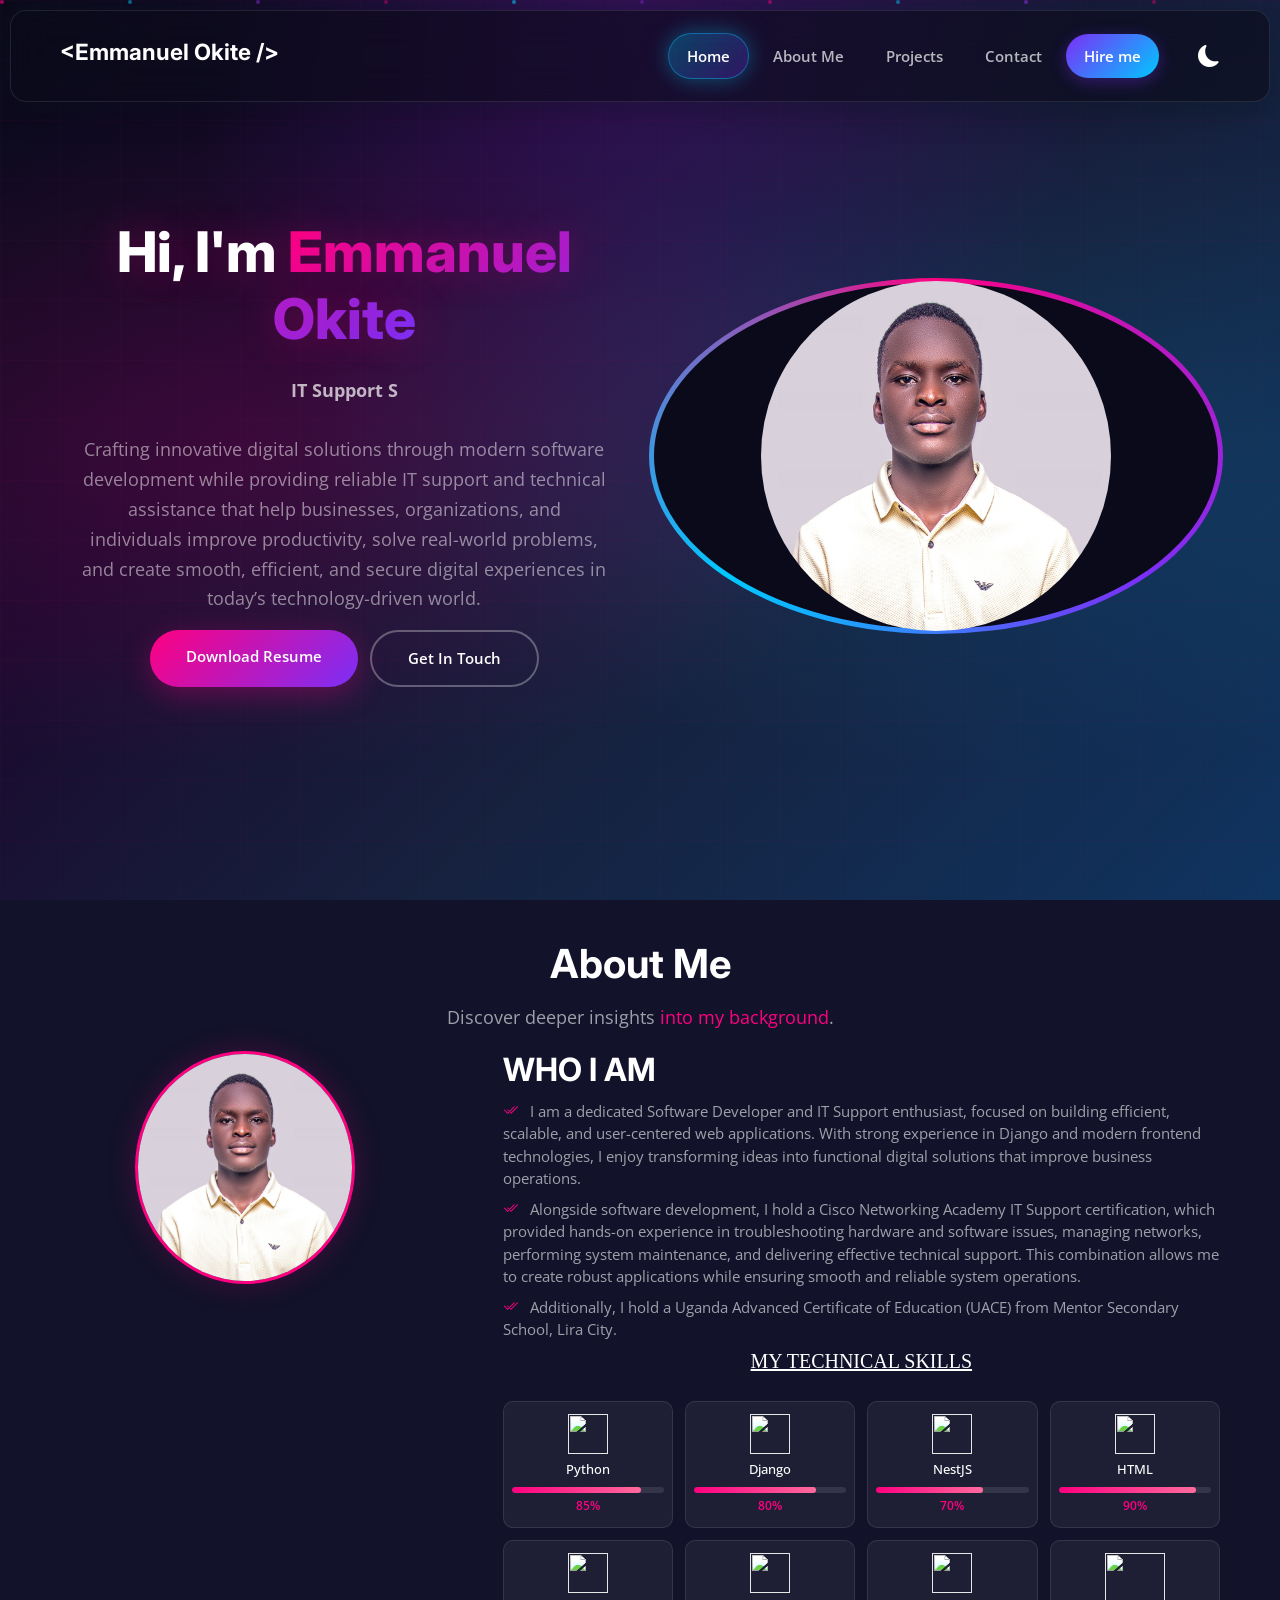
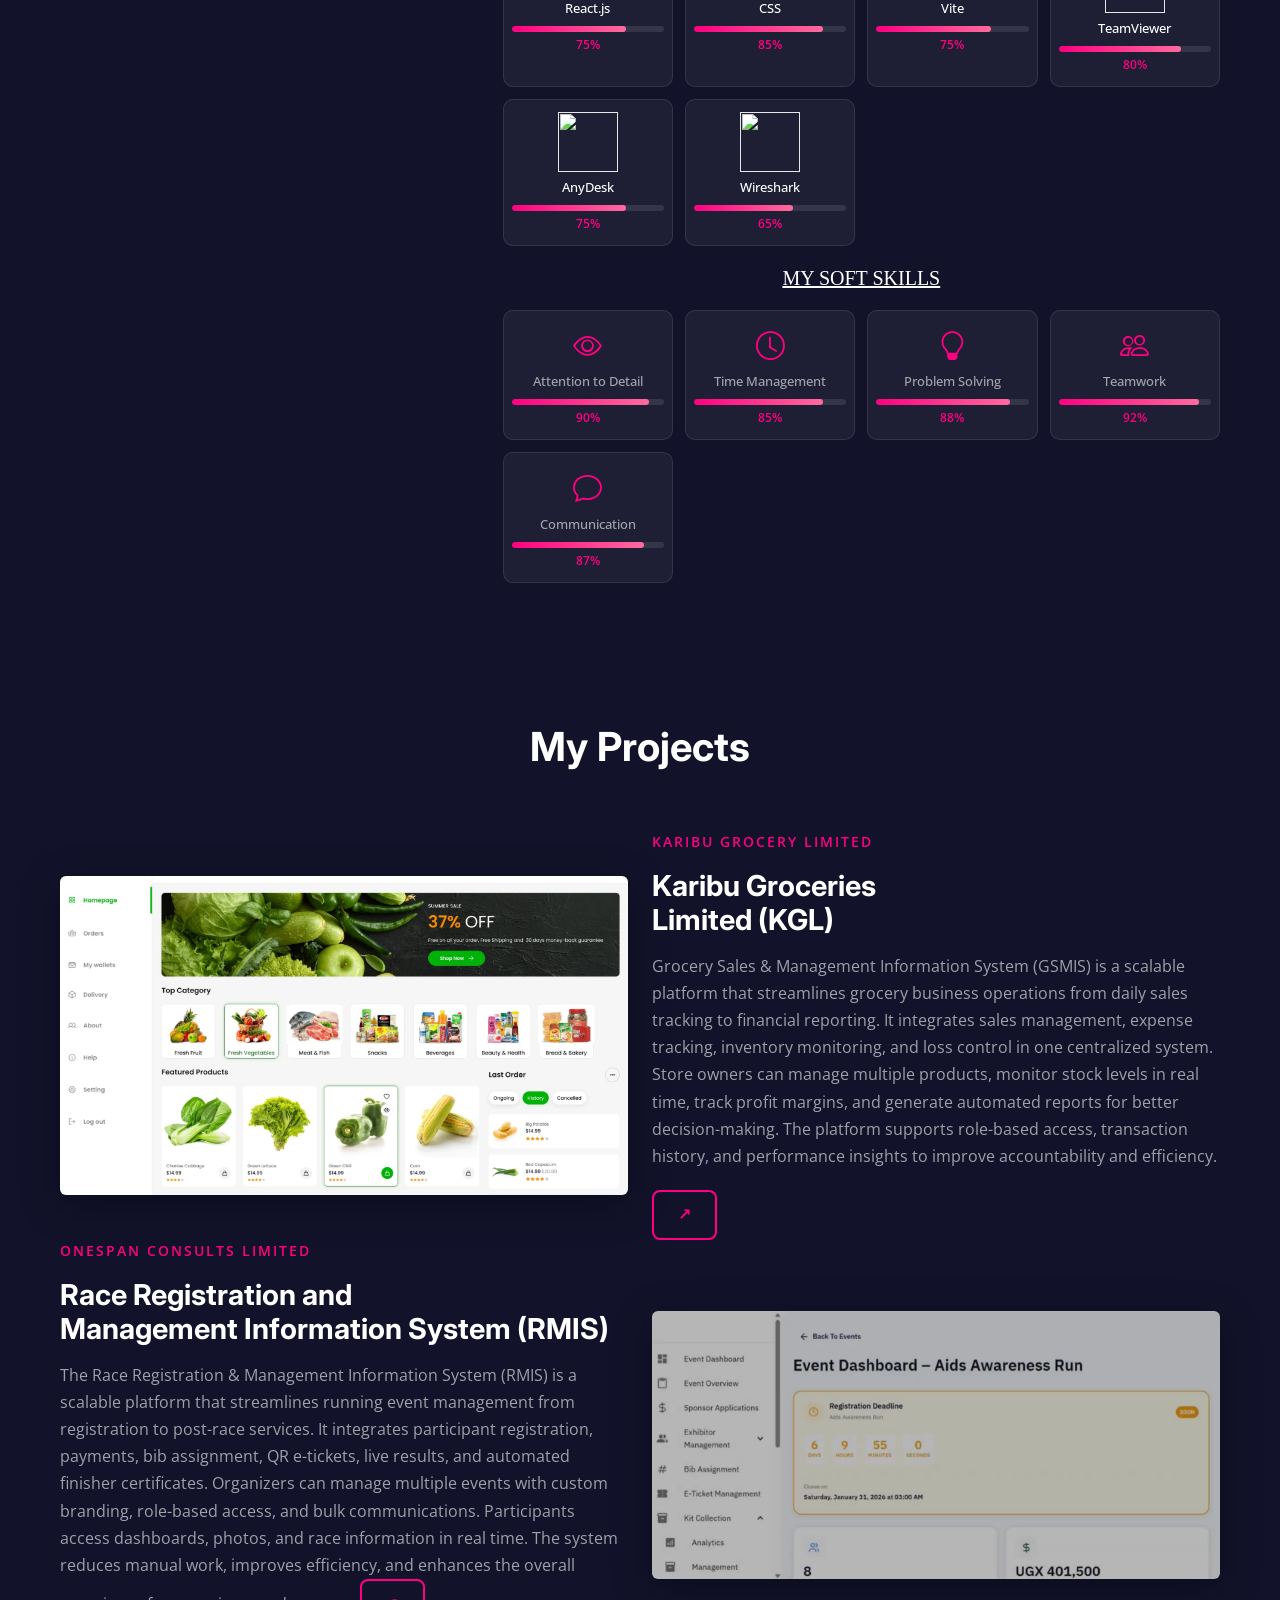
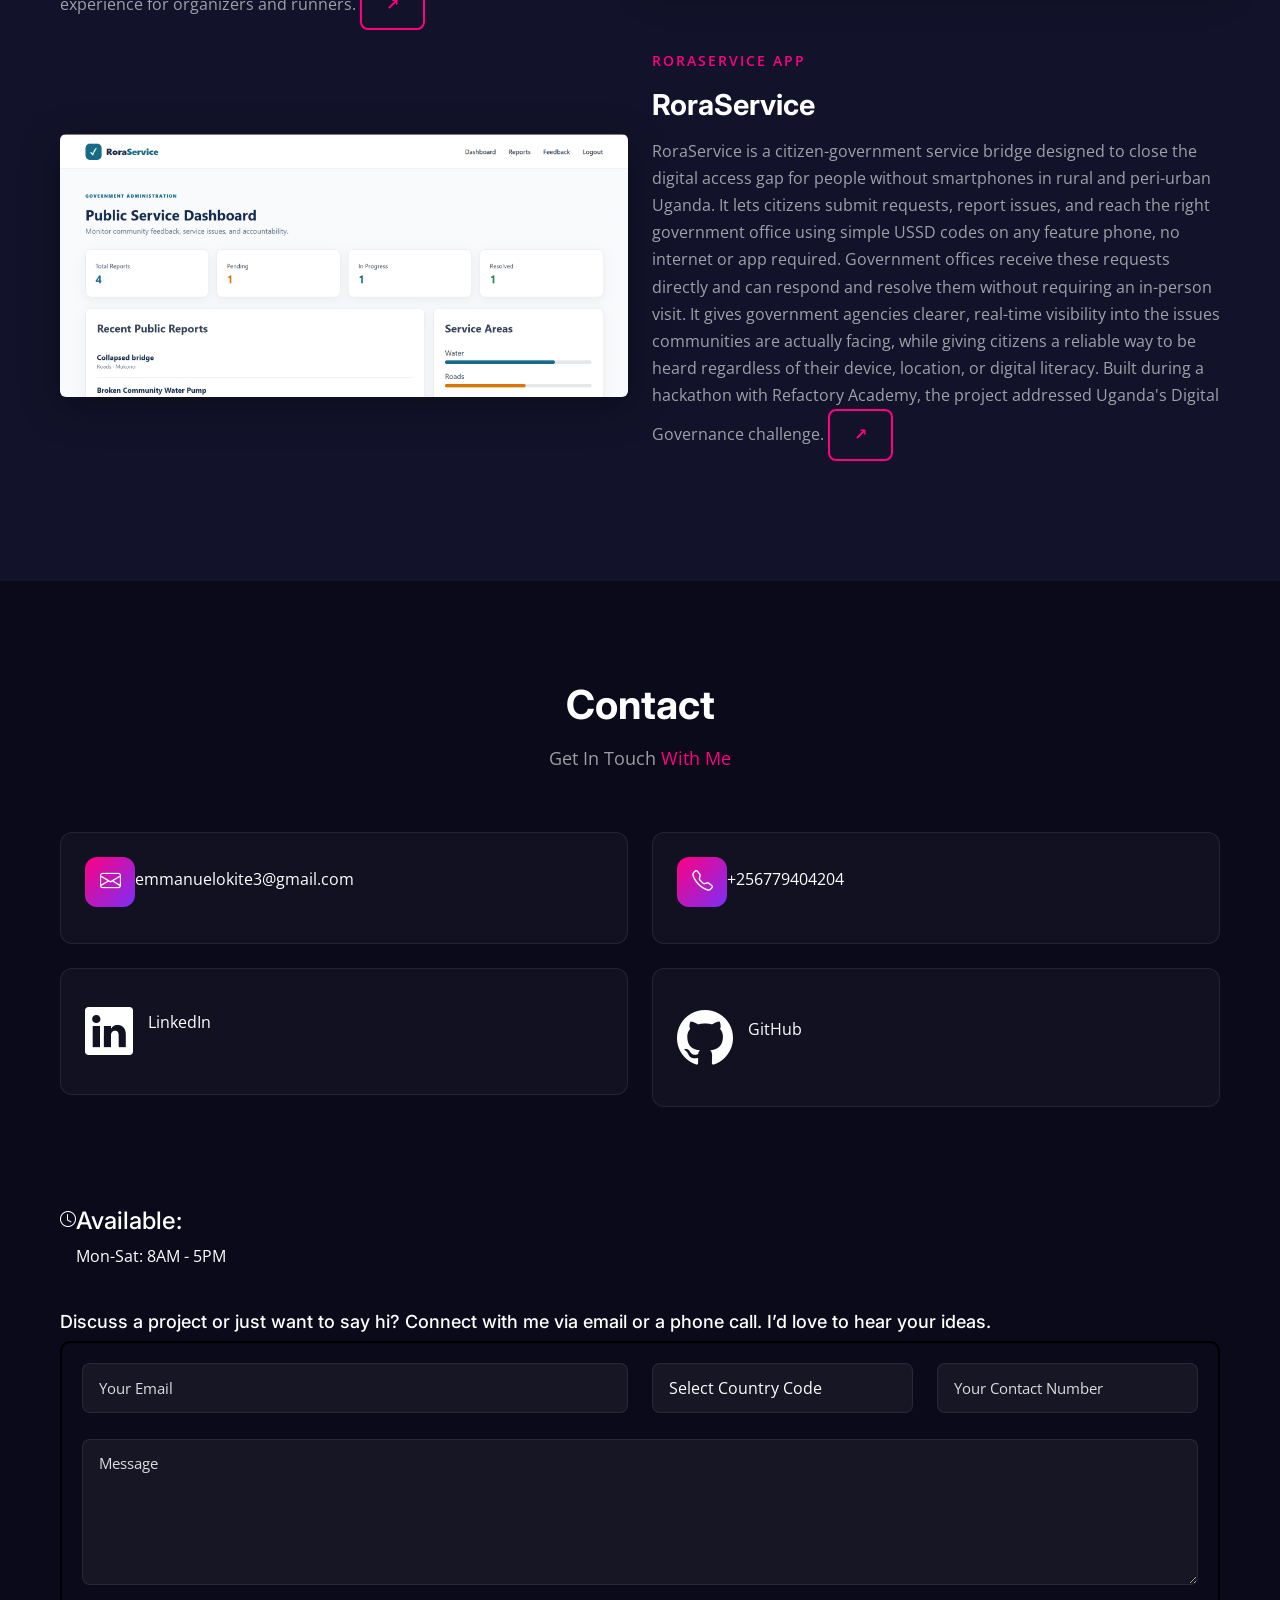
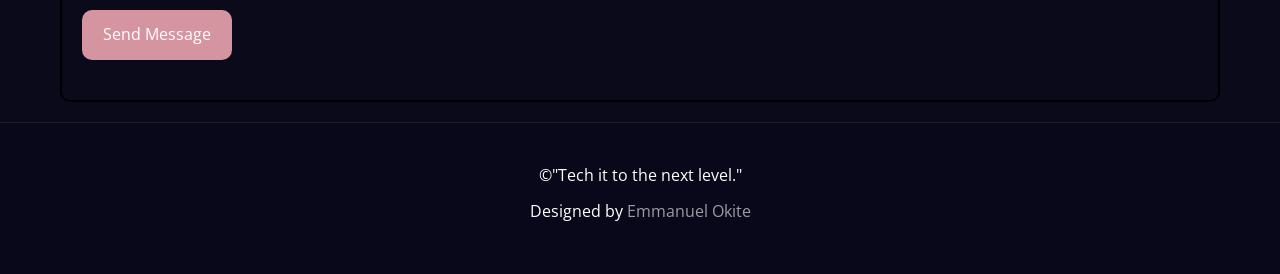
==== index.html @ 50f2b301 "edited the projects" ====
<!DOCTYPE html>
<html lang="en">

<head>
    <meta charset="utf-8">
    <meta content="width=device-width, initial-scale=1.0" name="viewport">

    <title>Emmanuel</title>
    <meta content="" name="description">
    <meta content="" name="keywords">

    <link href="https://cdn.jsdelivr.net/npm/bootstrap@5.3.3/dist/css/bootstrap.min.css" rel="stylesheet"
        integrity="sha384-QWTKZyjpPEjISv5WaRU9OFeRpok6YctnYmDr5pNlyT2bRjXh0JMhjY6hALEwIH" crossorigin="anonymous">

    <!-- Favicons -->
    <link href="./static/assets/img/favicon.png" rel="icon">
    <link href="./static/assets/img/apple-touch-icon.png" rel="apple-touch-icon">

    <!-- Google Fonts -->
    <link rel="preconnect" href="https://fonts.googleapis.com ">
    <link rel="preconnect" href="https://fonts.gstatic.com" crossorigin>
    <link
        href="https://fonts.googleapis.com/css2?family=Open+Sans:ital,wght@0,300;0,400;0,500;0,600;0,700;1,300;1,400;1,600;1,700&family=Amatic+SC:ital,wght@0,300;0,400;0,500;0,600;0,700;1,300;1,400;1,500;1,600;1,700&family=Inter:ital,wght@0,300;0,400;0,500;0,600;0,700;1,300;1,400;1,500;1,600;1,700&display=swap"
        rel="stylesheet">

    <!-- Vendor CSS Files -->
    <link href="./static/vendor/bootstrap/css/bootstrap.min.css" rel="stylesheet">
    <link href="./static/vendor/bootstrap-icons/bootstrap-icons.css" rel="stylesheet">
    <link href="./static/vendor/aos/aos.css" rel="stylesheet">
    <link href="./static/vendor/glightbox/css/glightbox.min.css" rel="stylesheet">
    <link href="./static/vendor/swiper/swiper-bundle.min.css" rel="stylesheet">

    <!-- Template Main CSS File -->
    <link href="./static/css/main.css" rel="stylesheet">

    <style>
        .myform {
            border: 2px solid pink;
            border-radius: 10px;
            display: flex;
            align-items: center;
            width: 50%;
            text-align: center;
            margin-left: 30%;
            padding: 30px;
        }

        /* ===== DARK MODE STYLES ===== */
        body.dark-mode {
            background-color: #121212;
            color: #ffffff;
        }

        body.dark-mode .header,
        body.dark-mode .section-bg,
        body.dark-mode .about,
        body.dark-mode .contact,
        body.dark-mode .why-us,
        body.dark-mode footer {
            background-color: #1e1e1e !important;
        }

        body.dark-mode .icon-box {
            background-color: #2a2a2a;
        }

        body.dark-mode .form-control {
            background-color: #2a2a2a;
            color: white;
            border-color: #444;
        }

        body.dark-mode a {
            color: #ffb6c1;
        }

        .theme-toggle {
            cursor: pointer;
            font-size: 22px;
            margin-left: 15px;
        }

        /* Skills Section */
.skills-section {
  padding: 20px 0px;
  background: transparent;
  color: #fff;
  text-align: center;
}

.skills-section h2 {
  font-size: 2.2rem;
  margin-bottom: 30px;
}

/* Grid Layout - 4 columns on desktop, responsive */
.skills-grid{
  display:grid;
  grid-template-columns:repeat(auto-fit,minmax(140px,1fr));
  gap:12px;
}

.soft-skills-grid{
  display:grid;
  grid-template-columns:repeat(auto-fit,minmax(140px,1fr));
  gap:12px;
  margin-top:20px;
}

/* Skill Cards */
.skill-card{
  padding:12px 8px;
  background: rgba(255,255,255,0.05);
  border: 1px solid rgba(255,255,255,0.1);
  border-radius: 10px;
  text-align: center;
  transition: all 0.3s ease;
  display: flex;
  flex-direction: column;
  align-items: center;
  height: 100%;
}

/* .typed-role - make it bold */
.typed-role {
  font-size: clamp(1rem, 2vw, 1.3rem);
  color: rgba(255, 255, 255, 0.9);
  line-height: 1.5;
  margin-bottom: 20px;
  max-width: 600px;
  margin-left: auto;
  margin-right: auto;
  font-weight: 700;
}

.soft-skill-card{
  padding:12px 8px;
  background: rgba(255,255,255,0.05);
  border: 1px solid rgba(255,255,255,0.1);
  border-radius: 10px;
  text-align: center;
  transition: all 0.3s ease;
  display: flex;
  flex-direction: column;
  align-items: center;
  height: 100%;
}

/* Icon */
.skill-card img {
  width: 40px;
  height: 40px;
  margin-bottom: 6px;
  filter: brightness(1.2);
}

.soft-skill-card i {
  font-size: 1.8rem;
  margin-bottom: 6px;
  color: #ff0080;
}

/* Text */
.skill-card p,
.soft-skill-card p {
  font-size: 0.8rem;
  font-weight: 500;
  margin-bottom: 6px;
}

/* Progress Bar */
.skill-progress {
  width: 100%;
  height: 6px;
  background: rgba(255,255,255,0.1);
  border-radius: 10px;
  overflow: hidden;
  margin-bottom: 4px;
}

.skill-bar {
  height: 100%;
  background: linear-gradient(90deg, #ff0080, #ff6b9d);
  border-radius: 10px;
  transition: width 1s ease-in-out;
}

.skill-percentage {
  font-size: 0.75rem;
  font-weight: 600;
  color: #ff0080;
}

/* Hover Effect */
.skill-card:hover,
.soft-skill-card:hover {
  transform: translateY(-4px);
  box-shadow: 0 8px 20px rgba(255, 0, 128, 0.3);
  border-color: #ff0080;
}

/* Active Card */
.skill-card.active {
  border: 2px solid #ff0080;
  box-shadow: 0 0 20px rgba(255, 0, 128, 0.6);
}

/* Responsive */
@media (max-width: 768px) {
  .skills-grid {
    grid-template-columns: repeat(2, 1fr);
  }
  .soft-skills-grid {
    grid-template-columns: repeat(2, 1fr);
  }
}

@media (max-width: 480px) {
  .skills-grid {
    grid-template-columns: 1fr;
  }
  .soft-skills-grid {
    grid-template-columns: 1fr;
  }
}

/* ====== HERO SECTION - PROFESSIONAL REDESIGN ====== */
.hero-section {
  position: relative;
  min-height: 100vh;
  display: flex;
  align-items: center;
  overflow: hidden;
  background: linear-gradient(135deg, #0a0a1a 0%, #1a0a2e 30%, #16213e 60%, #0f3460 100%);
}

.hero-section::before {
  content: '';
  position: absolute;
  inset: 0;
  background: radial-gradient(ellipse at 20% 50%, rgba(255, 0, 128, 0.15) 0%, transparent 50%),
              radial-gradient(ellipse at 80% 50%, rgba(0, 200, 255, 0.1) 0%, transparent 50%),
              radial-gradient(ellipse at 50% 0%, rgba(138, 43, 226, 0.2) 0%, transparent 50%);
  z-index: 0;
}

/* Animated border glow around image */
.hero-image-wrapper {
  position: relative;
  z-index: 2;
}

.hero-image-wrapper::before {
  content: '';
  position: absolute;
  inset: -3px;
  border-radius: 50%;
  background: conic-gradient(from 0deg, #ff0080, #7b2ff7, #00c8ff, #ff0080);
  animation: rotate-border 4s linear infinite;
  z-index: -1;
}

.hero-image-wrapper::after {
  content: '';
  position: absolute;
  inset: 2px;
  border-radius: 50%;
  background: #0a0a1a;
  z-index: -1;
}

@keyframes rotate-border {
  0% { transform: rotate(0deg); }
  100% { transform: rotate(360deg); }
}

/* Floating particles */
.hero-particles {
  position: absolute;
  inset: 0;
  z-index: 1;
  overflow: hidden;
  pointer-events: none;
}

.particle {
  position: absolute;
  width: 4px;
  height: 4px;
  background: rgba(255, 0, 128, 0.6);
  border-radius: 50%;
  animation: float-particle linear infinite;
}

.particle:nth-child(2) { left: 10%; animation-duration: 8s; animation-delay: 1s; background: rgba(0, 200, 255, 0.5); }
.particle:nth-child(3) { left: 20%; animation-duration: 10s; animation-delay: 2s; background: rgba(138, 43, 226, 0.5); }
.particle:nth-child(4) { left: 30%; animation-duration: 7s; animation-delay: 0.5s; background: rgba(255, 0, 128, 0.4); }
.particle:nth-child(5) { left: 40%; animation-duration: 9s; animation-delay: 3s; background: rgba(0, 200, 255, 0.6); }
.particle:nth-child(6) { left: 50%; animation-duration: 11s; animation-delay: 1.5s; background: rgba(138, 43, 226, 0.4); }
.particle:nth-child(7) { left: 60%; animation-duration: 8s; animation-delay: 2.5s; background: rgba(255, 0, 128, 0.5); }
.particle:nth-child(8) { left: 70%; animation-duration: 10s; animation-delay: 0.8s; background: rgba(0, 200, 255, 0.5); }
.particle:nth-child(9) { left: 80%; animation-duration: 7s; animation-delay: 3.5s; background: rgba(138, 43, 226, 0.6); }
.particle:nth-child(10) { left: 90%; animation-duration: 9s; animation-delay: 1.2s; background: rgba(255, 0, 128, 0.4); }

@keyframes float-particle {
  0% { transform: translateY(100vh) scale(0); opacity: 0; }
  10% { opacity: 1; }
  90% { opacity: 1; }
  100% { transform: translateY(-10vh) scale(1); opacity: 0; }
}

/* Hero content */
.hero-content {
  position: relative;
  z-index: 2;
  text-align: center;
}

.hero-content h2 {
  font-size: clamp(2rem, 5vw, 3.5rem);
  font-weight: 800;
  color: #fff;
  line-height: 1.2;
  margin-bottom: 20px;
  text-shadow: 0 0 40px rgba(255, 0, 128, 0.3);
}

.hero-content h2 .gradient-text {
  background: linear-gradient(135deg, #ff0080, #7b2ff7, #00c8ff);
  -webkit-background-clip: text;
  -webkit-text-fill-color: transparent;
  background-clip: text;
  animation: shimmer 3s ease-in-out infinite;
  background-size: 200% auto;
}

@keyframes shimmer {
  0%, 100% { background-position: 0% center; }
  50% { background-position: 200% center; }
}

.hero-content p {
  font-size: clamp(0.95rem, 2vw, 1.15rem);
  color: rgba(255, 255, 255, 0.7);
  line-height: 1.7;
  margin-bottom: 30px;
  max-width: 600px;
  margin-left: auto;
  margin-right: auto;
}

.hero-image {
  width: clamp(200px, 30vw, 350px);
  height: clamp(200px, 30vw, 350px);
  object-fit: cover;
  border-radius: 50%;
  position: relative;
  z-index: 2;
  animation: float-image 6s ease-in-out infinite;
}

@keyframes float-image {
  0%, 100% { transform: translateY(0); }
  50% { transform: translateY(-15px); }
}

/* Animated badges */
.hero-badge {
  display: inline-block;
  padding: 8px 20px;
  background: rgba(255, 0, 128, 0.15);
  border: 1px solid rgba(255, 0, 128, 0.3);
  border-radius: 50px;
  color: #ff0080;
  font-size: 0.85rem;
  font-weight: 600;
  letter-spacing: 1px;
  text-transform: uppercase;
  margin-bottom: 20px;
  animation: pulse-glow 2s ease-in-out infinite;
}

@keyframes pulse-glow {
  0%, 100% { box-shadow: 0 0 10px rgba(255, 0, 128, 0.2); }
  50% { box-shadow: 0 0 25px rgba(255, 0, 128, 0.4); }
}

/* CTA Buttons */
.hero-btn {
  display: inline-block;
  padding: 14px 36px;
  border-radius: 50px;
  font-weight: 600;
  font-size: 0.95rem;
  text-decoration: none;
  transition: all 0.3s ease;
  margin: 6px;
  cursor: pointer;
  border: none;
}

.hero-btn-primary {
  background: linear-gradient(135deg, #ff0080, #7b2ff7);
  color: #fff;
  box-shadow: 0 8px 30px rgba(255, 0, 128, 0.3);
}

.hero-btn-primary:hover {
  transform: translateY(-3px);
  box-shadow: 0 12px 40px rgba(255, 0, 128, 0.5);
  color: #fff;
}

.hero-btn-outline {
  background: transparent;
  color: #fff;
  border: 2px solid rgba(255, 255, 255, 0.3);
}

.hero-btn-outline:hover {
  border-color: #ff0080;
  color: #ff0080;
  transform: translateY(-3px);
}

/* Grid lines background */
.hero-grid-bg {
  position: absolute;
  inset: 0;
  z-index: 0;
  background-image: 
    linear-gradient(rgba(255, 0, 128, 0.03) 1px, transparent 1px),
    linear-gradient(90deg, rgba(255, 0, 128, 0.03) 1px, transparent 1px);
  background-size: 60px 60px;
  animation: grid-move 20s linear infinite;
}

@keyframes grid-move {
  0% { transform: translate(0, 0); }
  100% { transform: translate(60px, 60px); }
}

/* Responsive */
@media (max-width: 768px) {
  .hero-section {
    min-height: 90vh;
  }
  .hero-content {
    padding: 0 20px;
  }
  .hero-content p {
    margin-left: 0;
    margin-right: 0;
  }
}

.skills-section h2 {
  font-size: 2.2rem;
  margin-bottom: 30px;
}

/* Grid Layout - 4 columns on desktop, responsive */
.skills-grid{
  display:grid;
  grid-template-columns:repeat(auto-fit,minmax(140px,1fr));
  gap:12px;
}

.soft-skills-grid{
  display:grid;
  grid-template-columns:repeat(auto-fit,minmax(140px,1fr));
  gap:12px;
  margin-top:20px;
}

/* Skill Cards */
.skill-card{
  padding:12px 8px;
  background: rgba(255,255,255,0.05);
  border: 1px solid rgba(255,255,255,0.1);
  border-radius: 10px;
  text-align: center;
  transition: all 0.3s ease;
  display: flex;
  flex-direction: column;
  align-items: center;
  height: 100%;
}

.soft-skill-card{
  padding:12px 8px;
  background: rgba(255,255,255,0.05);
  border: 1px solid rgba(255,255,255,0.1);
  border-radius: 10px;
  text-align: center;
  transition: all 0.3s ease;
  display: flex;
  flex-direction: column;
  align-items: center;
  height: 100%;
}

/* Icon */
.skill-card img {
  width: 40px;
  height: 40px;
  margin-bottom: 6px;
  filter: brightness(1.2);
}

.soft-skill-card i {
  font-size: 1.8rem;
  margin-bottom: 6px;
  color: #ff0080;
}

/* Text */
.skill-card p,
.soft-skill-card p {
  font-size: 0.8rem;
  font-weight: 500;
  margin-bottom: 6px;
}

/* Progress Bar */
.skill-progress {
  width: 100%;
  height: 6px;
  background: rgba(255,255,255,0.1);
  border-radius: 10px;
  overflow: hidden;
  margin-bottom: 4px;
}

.skill-bar {
  height: 100%;
  background: linear-gradient(90deg, #ff0080, #ff6b9d);
  border-radius: 10px;
  transition: width 1s ease-in-out;
}

.skill-percentage {
  font-size: 0.75rem;
  font-weight: 600;
  color: #ff0080;
}

/* Hover Effect */
.skill-card:hover,
.soft-skill-card:hover {
  transform: translateY(-4px);
  box-shadow: 0 8px 20px rgba(255, 0, 128, 0.3);
  border-color: #ff0080;
}

/* Active Card */
.skill-card.active {
  border: 2px solid #ff0080;
  box-shadow: 0 0 20px rgba(255, 0, 128, 0.6);
}

/* Responsive */
@media (max-width: 768px) {
  .skills-grid {
    grid-template-columns: repeat(2, 1fr);
  }
  .soft-skills-grid {
    grid-template-columns: repeat(2, 1fr);
  }
}

@media (max-width: 480px) {
  .skills-grid {
    grid-template-columns: 1fr;
  }
  .soft-skills-grid {
    grid-template-columns: 1fr;
  }
}

/* ====== HERO SECTION - PROFESSIONAL REDESIGN ====== */
.hero-section {
  position: relative;
  min-height: 100vh;
  display: flex;
  align-items: center;
  overflow: hidden;
  background: linear-gradient(135deg, #0a0a1a 0%, #1a0a2e 30%, #16213e 60%, #0f3460 100%);
}

.hero-section::before {
  content: '';
  position: absolute;
  inset: 0;
  background: radial-gradient(ellipse at 20% 50%, rgba(255, 0, 128, 0.15) 0%, transparent 50%),
              radial-gradient(ellipse at 80% 50%, rgba(0, 200, 255, 0.1) 0%, transparent 50%),
              radial-gradient(ellipse at 50% 0%, rgba(138, 43, 226, 0.2) 0%, transparent 50%);
  z-index: 0;
}

/* Animated border glow around image */
.hero-image-wrapper {
  position: relative;
  z-index: 2;
}

.hero-image-wrapper::before {
  content: '';
  position: absolute;
  inset: -3px;
  border-radius: 50%;
  background: conic-gradient(from 0deg, #ff0080, #7b2ff7, #00c8ff, #ff0080);
  animation: rotate-border 4s linear infinite;
  z-index: -1;
}

.hero-image-wrapper::after {
  content: '';
  position: absolute;
  inset: 2px;
  border-radius: 50%;
  background: #0a0a1a;
  z-index: -1;
}

@keyframes rotate-border {
  0% { transform: rotate(0deg); }
  100% { transform: rotate(360deg); }
}

/* Floating particles */
.hero-particles {
  position: absolute;
  inset: 0;
  z-index: 1;
  overflow: hidden;
  pointer-events: none;
}

.particle {
  position: absolute;
  width: 4px;
  height: 4px;
  background: rgba(255, 0, 128, 0.6);
  border-radius: 50%;
  animation: float-particle linear infinite;
}

.particle:nth-child(2) { left: 10%; animation-duration: 8s; animation-delay: 1s; background: rgba(0, 200, 255, 0.5); }
.particle:nth-child(3) { left: 20%; animation-duration: 10s; animation-delay: 2s; background: rgba(138, 43, 226, 0.5); }
.particle:nth-child(4) { left: 30%; animation-duration: 7s; animation-delay: 0.5s; background: rgba(255, 0, 128, 0.4); }
.particle:nth-child(5) { left: 40%; animation-duration: 9s; animation-delay: 3s; background: rgba(0, 200, 255, 0.6); }
.particle:nth-child(6) { left: 50%; animation-duration: 11s; animation-delay: 1.5s; background: rgba(138, 43, 226, 0.4); }
.particle:nth-child(7) { left: 60%; animation-duration: 8s; animation-delay: 2.5s; background: rgba(255, 0, 128, 0.5); }
.particle:nth-child(8) { left: 70%; animation-duration: 10s; animation-delay: 0.8s; background: rgba(0, 200, 255, 0.5); }
.particle:nth-child(9) { left: 80%; animation-duration: 7s; animation-delay: 3.5s; background: rgba(138, 43, 226, 0.6); }
.particle:nth-child(10) { left: 90%; animation-duration: 9s; animation-delay: 1.2s; background: rgba(255, 0, 128, 0.4); }

@keyframes float-particle {
  0% { transform: translateY(100vh) scale(0); opacity: 0; }
  10% { opacity: 1; }
  90% { opacity: 1; }
  100% { transform: translateY(-10vh) scale(1); opacity: 0; }
}

/* Hero content */
.hero-content {
  position: relative;
  z-index: 2;
  text-align: center;
}

.hero-content h2 {
  font-size: clamp(2rem, 5vw, 3.5rem);
  font-weight: 800;
  color: #fff;
  line-height: 1.2;
  margin-bottom: 20px;
  text-shadow: 0 0 40px rgba(255, 0, 128, 0.3);
}

.hero-content h2 .gradient-text {
  background: linear-gradient(135deg, #ff0080, #7b2ff7, #00c8ff);
  -webkit-background-clip: text;
  -webkit-text-fill-color: transparent;
  background-clip: text;
  animation: shimmer 3s ease-in-out infinite;
  background-size: 200% auto;
}

@keyframes shimmer {
  0%, 100% { background-position: 0% center; }
  50% { background-position: 200% center; }
}

.hero-content p {
  font-size: clamp(0.95rem, 2vw, 1.15rem);
  color: rgba(255, 255, 255, 0.7);
  line-height: 1.7;
  margin-bottom: 30px;
  max-width: 600px;
  margin-left: auto;
  margin-right: auto;
}

.hero-image {
  width: clamp(200px, 30vw, 350px);
  height: clamp(200px, 30vw, 350px);
  object-fit: cover;
  border-radius: 50%;
  position: relative;
  z-index: 2;
  animation: float-image 6s ease-in-out infinite;
}

@keyframes float-image {
  0%, 100% { transform: translateY(0); }
  50% { transform: translateY(-15px); }
}

/* Animated badges */
.hero-badge {
  display: inline-block;
  padding: 8px 20px;
  background: rgba(255, 0, 128, 0.15);
  border: 1px solid rgba(255, 0, 128, 0.3);
  border-radius: 50px;
  color: #ff0080;
  font-size: 0.85rem;
  font-weight: 600;
  letter-spacing: 1px;
  text-transform: uppercase;
  margin-bottom: 20px;
  animation: pulse-glow 2s ease-in-out infinite;
}

@keyframes pulse-glow {
  0%, 100% { box-shadow: 0 0 10px rgba(255, 0, 128, 0.2); }
  50% { box-shadow: 0 0 25px rgba(255, 0, 128, 0.4); }
}

/* CTA Buttons */
.hero-btn {
  display: inline-block;
  padding: 14px 36px;
  border-radius: 50px;
  font-weight: 600;
  font-size: 0.95rem;
  text-decoration: none;
  transition: all 0.3s ease;
  margin: 6px;
  cursor: pointer;
  border: none;
}

.hero-btn-primary {
  background: linear-gradient(135deg, #ff0080, #7b2ff7);
  color: #fff;
  box-shadow: 0 8px 30px rgba(255, 0, 128, 0.3);
}

.hero-btn-primary:hover {
  transform: translateY(-3px);
  box-shadow: 0 12px 40px rgba(255, 0, 128, 0.5);
  color: #fff;
}

.hero-btn-outline {
  background: transparent;
  color: #fff;
  border: 2px solid rgba(255, 255, 255, 0.3);
}

.hero-btn-outline:hover {
  border-color: #ff0080;
  color: #ff0080;
  transform: translateY(-3px);
}

/* Grid lines background */
.hero-grid-bg {
  position: absolute;
  inset: 0;
  z-index: 0;
  background-image: 
    linear-gradient(rgba(255, 0, 128, 0.03) 1px, transparent 1px),
    linear-gradient(90deg, rgba(255, 0, 128, 0.03) 1px, transparent 1px);
  background-size: 60px 60px;
  animation: grid-move 20s linear infinite;
}

@keyframes grid-move {
  0% { transform: translate(0, 0); }
  100% { transform: translate(60px, 60px); }
}

/* Responsive */
@media (max-width: 768px) {
  .hero-section {
    min-height: 90vh;
  }
  .hero-content {
    padding: 0 20px;
  }
  .hero-content p {
    margin-left: 0;
    margin-right: 0;
  }
}

#about{
  min-height:100vh;          /* full screen height */
  display:flex;
  align-items:center;        /* vertical centering */
  padding:40px 0;            /* reduce huge spacing */
}

#about .section-header{
  margin-bottom:20px;
}

#about h3{
  margin-bottom:10px;
}

#about p{
  margin-bottom:8px;
}

#about ul{
  margin-bottom:0;
}

.about-photo{
  max-width:180px;
}

#about .content{
  font-size:15px;
  line-height:1.5;
}

    </style>
</head>

<body>

    <!-- ======= Header ======= -->
    <header id="header" class="header glass-nav">
        <div class="container d-flex align-items-center justify-content-between">

            <a href="index.html" class="logo d-flex align-items-center">
                <h1>&lt;Emmanuel Okite /&gt;</h1>
            </a>

            <nav id="navbar" class="navbar">
                <ul>
                    <li><a href="#hero" class="nav-link active">Home</a></li>
                    <li><a href="#about" class="nav-link">About Me</a></li>
                    <li><a href="#why-us" class="nav-link">Projects</a></li>
                    <li><a href="#contact" class="nav-link">Contact</a></li>
                    <li><a href="#hireme" class="nav-link nav-cta">Hire me</a></li>
                </ul>
            </nav>

            <div class="header-actions d-flex align-items-center gap-2">
                <i class="bi bi-moon-fill theme-toggle" id="themeToggle"></i>
                <i class="bi bi-list mobile-nav-toggle" id="mobileNavToggle"></i>
            </div>

        </div>
    </header>

    <!-- ======= REST OF YOUR ORIGINAL HTML REMAINS EXACTLY THE SAME ======= -->
<!-- End Header -->

    <!-- ======= Hero Section ======= -->
    <section id="hero" class="hero-section">
      <div class="hero-grid-bg"></div>
      <div class="hero-particles">
        <div class="particle"></div>
        <div class="particle"></div>
        <div class="particle"></div>
        <div class="particle"></div>
        <div class="particle"></div>
        <div class="particle"></div>
        <div class="particle"></div>
        <div class="particle"></div>
        <div class="particle"></div>
        <div class="particle"></div>
      </div>
      <div class="container">
        <div class="row align-items-center">
          <div class="col-lg-6 order-2 order-lg-1">
            <div class="hero-content">
              
               <h2 data-aos="fade-up">Hi, I'm <span class="gradient-text">Emmanuel Okite</span></h2>
               <p data-aos="fade-up" data-aos-delay="100" id="typed-role" class="typed-role"></p>
               <p style="font-size: clamp(0.9rem, 1.5vw, 1.1rem); color: rgba(255,255,255,0.5); margin-bottom: 10px; max-width: 600px; margin-left: auto; margin-right: auto;">Crafting innovative digital solutions through modern software development while providing reliable IT support and technical assistance that help businesses, organizations, and individuals improve productivity, solve real-world problems, and create smooth, efficient, and secure digital experiences in today’s technology-driven world.</p>
              <div class="d-flex justify-content-center flex-wrap" data-aos="fade-up" data-aos-delay="200">
                <a href="https://docs.google.com/document/d/1Fmadhn0Lfq8ThPdFm06G292UmxFcqWWs/edit?usp=sharing&ouid=109541243572314243844&rtpof=true&sd=true" 
                   class="hero-btn hero-btn-primary" target="_blank">
                  Download Resume
                </a>
                <a href="#contact" class="hero-btn hero-btn-outline">
                  Get In Touch
                </a>
              </div>
            </div>
          </div>
          <div class="col-lg-6 order-1 order-lg-2 text-center">
            <div class="hero-image-wrapper" data-aos="zoom-out" data-aos-delay="200">
              <img src="./images/emmaokite.jpeg" class="hero-image" alt="Emmanuel Okite">
            </div>
          </div>
        </div>
      </div>
    </section><!-- End Hero Section -->

    <main id="main">

        <!-- ======= About Section ======= -->
        <!-- ======= About Section ======= -->
<section id="about" class="about">
    <div class="container" data-aos="fade-up">

        <div class="section-header">
            <h2>About Me</h2>
            <p>Discover deeper insights <span>into my background</span>.</p>
        </div>

        <!-- Row Start -->
        <div class="row gy-4 align-items-start">

            <!-- Image Column -->
            <div class="col-lg-4 text-center">
                <img src="./images/emmaokite.jpeg"
                     class="img-fluid rounded-circle about-photo"
                     alt="Profile Image"
                     data-aos="fade-up"
                     data-aos-delay="100"
                     style="max-width:220px;">
            </div>

            <!-- Content + Skills Column -->
            <div class="col-lg-8" data-aos="fade-up" data-aos-delay="300">

                <div class="content ps-0 ps-lg-5">

                    <h3>WHO I AM</h3>

                    <p>
                        <i class="bi bi-check2-all"></i>
                        I am a dedicated Software Developer and IT Support enthusiast, focused on building efficient, scalable, and user-centered web applications. With strong experience in Django and modern frontend technologies, I enjoy transforming ideas into functional digital solutions that improve business operations. 
                    </p>

                    <p>
                        <i class="bi bi-check2-all"></i>
                        Alongside software development, I hold a Cisco Networking Academy IT Support certification, which provided hands-on experience in troubleshooting hardware and software issues, managing networks, performing system maintenance, and delivering effective technical support. This combination allows me to create robust applications while ensuring smooth and reliable system operations.
                    </p>
                    <p>
                        <i class="bi bi-check2-all"></i>
                        Additionally, I hold a Uganda Advanced Certificate of
                        Education (UACE) from Mentor Secondary School, Lira City.
                    </p>

                    <h5 class="text-center"
                        style="font-family: 'Times New Roman', Times, serif; text-decoration: underline;">
                        MY TECHNICAL SKILLS
                    </h5>

                    <!-- Skills Section -->
                    <section class="skills-section" id="skills">

    <div class="skills-grid">

        <div class="skill-card">
            <img src="https://cdn.jsdelivr.net/gh/devicons/devicon/icons/python/python-original.svg">
            <p>Python</p>
            <div class="skill-progress">
                <div class="skill-bar" style="width: 85%"></div>
            </div>
            <span class="skill-percentage">85%</span>
        </div>

        <div class="skill-card">
            <img src="https://cdn.jsdelivr.net/gh/devicons/devicon/icons/django/django-plain.svg">
            <p>Django</p>
            <div class="skill-progress">
                <div class="skill-bar" style="width: 80%"></div>
            </div>
            <span class="skill-percentage">80%</span>
        </div>

        <div class="skill-card">
            <img src="https://cdn.jsdelivr.net/gh/devicons/devicon@latest/icons/nestjs/nestjs-original.svg">
            <p>NestJS</p>
            <div class="skill-progress">
                <div class="skill-bar" style="width: 70%"></div>
            </div>
            <span class="skill-percentage">70%</span>
        </div>

        <div class="skill-card">
            <img src="https://cdn.jsdelivr.net/gh/devicons/devicon/icons/html5/html5-original.svg">
            <p>HTML</p>
            <div class="skill-progress">
                <div class="skill-bar" style="width: 90%"></div>
            </div>
            <span class="skill-percentage">90%</span>
        </div>

        <div class="skill-card">
            <img src="https://cdn.jsdelivr.net/gh/devicons/devicon/icons/react/react-original.svg">
            <p>React.js</p>
            <div class="skill-progress">
                <div class="skill-bar" style="width: 75%"></div>
            </div>
            <span class="skill-percentage">75%</span>
        </div>

        <div class="skill-card">
            <img src="https://cdn.jsdelivr.net/gh/devicons/devicon/icons/css3/css3-original.svg">
            <p>CSS</p>
            <div class="skill-progress">
                <div class="skill-bar" style="width: 85%"></div>
            </div>
            <span class="skill-percentage">85%</span>
        </div>

        <div class="skill-card">
            <img src="https://cdn.jsdelivr.net/gh/devicons/devicon/icons/vitejs/vitejs-original.svg">
            <p>Vite</p>
            <div class="skill-progress">
                <div class="skill-bar" style="width: 75%"></div>
            </div>
            <span class="skill-percentage">75%</span>
        </div>

        <!-- IT Support Tools -->
<div class="skill-card">
    <img src="https://cdn.jsdelivr.net/npm/simple-icons@v9/icons/teamviewer.svg" style="width:60px; height:60px;">
    <p>TeamViewer</p>
    <div class="skill-progress">
        <div class="skill-bar" style="width: 80%"></div>
    </div>
    <span class="skill-percentage">80%</span>
</div>


<div class="skill-card">
    <img src="https://cdn.jsdelivr.net/npm/simple-icons@v9/icons/anydesk.svg" style="width:60px; height:60px;">
    <p>AnyDesk</p>
    <div class="skill-progress">
        <div class="skill-bar" style="width: 75%"></div>
    </div>
    <span class="skill-percentage">75%</span>
</div>

<div class="skill-card">
    <img src="https://cdn.jsdelivr.net/npm/simple-icons@v9/icons/wireshark.svg" style="width:60px; height:60px;">
    <p>Wireshark</p>
    <div class="skill-progress">
        <div class="skill-bar" style="width: 65%"></div>
    </div>
    <span class="skill-percentage">65%</span>
</div>


</section>

                    <h5 class="text-center"
                        style="font-family: 'Times New Roman', Times, serif; text-decoration: underline;">
                        MY SOFT SKILLS
                    </h5>

                    <div class="soft-skills-grid">
                        <div class="soft-skill-card">
                            <i class="bi bi-eye"></i>
                            <p>Attention to Detail</p>
                            <div class="skill-progress">
                                <div class="skill-bar" style="width: 90%"></div>
                            </div>
                            <span class="skill-percentage">90%</span>
                        </div>
                        <div class="soft-skill-card">
                            <i class="bi bi-clock"></i>
                            <p>Time Management</p>
                            <div class="skill-progress">
                                <div class="skill-bar" style="width: 85%"></div>
                            </div>
                            <span class="skill-percentage">85%</span>
                        </div>
                        <div class="soft-skill-card">
                            <i class="bi bi-lightbulb"></i>
                            <p>Problem Solving</p>
                            <div class="skill-progress">
                                <div class="skill-bar" style="width: 88%"></div>
                            </div>
                            <span class="skill-percentage">88%</span>
                        </div>
                        <div class="soft-skill-card">
                            <i class="bi bi-people"></i>
                            <p>Teamwork</p>
                            <div class="skill-progress">
                                <div class="skill-bar" style="width: 92%"></div>
                            </div>
                            <span class="skill-percentage">92%</span>
                        </div>
                        <div class="soft-skill-card">
                            <i class="bi bi-chat"></i>
                            <p>Communication</p>
                            <div class="skill-progress">
                                <div class="skill-bar" style="width: 87%"></div>
                            </div>
                            <span class="skill-percentage">87%</span>
                        </div>
                    </div>

                </div>

            </div>

        </div>
        <!-- Row End -->

    </div>
</section>
<!-- End About Section -->


                            <!-- <h5 class="text-center"
                                style="font-family: 'Times New Roman', Times, serif; text-decoration: underline;">MY
                                SOFT SKILLS</h5> -->
                            <!-- <ul>
                                <li><i class="bi bi-check2-all"></i>Paying attention to details</li>
                                <li><i class="bi bi-check2-all"></i>Time management and prioritization</li>
                                <li><i class="bi bi-check2-all"></i>Problem-solving skills</li>
                                <li><i class="bi bi-check2-all"></i>Teamwork and collaboration</li>
                                <li><i class="bi bi-check2-all"></i>Communication skills</li>
                            </ul> -->

                        </div>
                    </div>
                </div>

            </div>
        </section><!-- End About Section -->

        <section id="why-us" class="projects-modern">

          <div class="section-header">
            <h2>My Projects</h2>
        </div>
  <div class="container">

    <div class="row align-items-center">

      <!-- LEFT IMAGE -->
      <div class="col-lg-6 mb-4 mb-lg-0">
        <div class="project-image">
          <img src="./images/Screenshot 2026-02-22 122322.png" class="img-fluid rounded" alt="ONIMS Dashboard">
        </div>
      </div>

      <!-- RIGHT CONTENT -->
      <div class="col-lg-6">

        <p class="project-tag">KARIBU GROCERY LIMITED</p>

        <h2 class="project-title">
          Karibu Groceries<br>
          Limited (KGL)
        </h2>

        <p class="project-desc">
          Grocery Sales & Management Information System (GSMIS) is a scalable platform that streamlines grocery business operations from daily sales tracking to financial reporting. It integrates sales management, expense tracking, inventory monitoring, and loss control in one centralized system. Store owners can manage multiple products, monitor stock levels in real time, track profit margins, and generate automated reports for better decision-making. The platform supports role-based access, transaction history, and performance insights to improve accountability and efficiency.
        </p>

        <a href="https://github.com/EmmanuelOkite/KGL-Groceries" class="project-btn">
          ↗
        </a>

      </div>

    </div>
    <div class="row align-items-center">

      <!-- LEFT IMAGE -->
      <div class="col-lg-6">

        <p class="project-tag">ONESPAN CONSULTS LIMITED</p>

        <h2 class="project-title">
          Race Registration and<br>
          Management Information System (RMIS)
        </h2>

        <p class="project-desc">
          The Race Registration & Management Information System (RMIS) is a scalable platform that streamlines running event management from registration to post-race services. It integrates participant registration, payments, bib assignment, QR e-tickets, live results, and automated finisher certificates. Organizers can manage multiple events with custom branding, role-based access, and bulk communications. Participants access dashboards, photos, and race information in real time. The system reduces manual work, improves efficiency, and enhances the overall experience for organizers and runners.

        <a href="https://github.com/OneSpan-Consults-Limited/api" class="project-btn">
          ↗
        </a>

        

      </div>
      <div class="col-lg-6 mb-4 mb-lg-0">
        <div class="project-image">
          <img src="./images/Screenshot 2026-02-16 132648.png" class="img-fluid rounded">
        </div>
      </div>

      <!-- RIGHT CONTENT -->
      <div class="col-lg-6 mb-4 mb-lg-0">
        <div class="project-image">
          <img src="./images/Screenshot 2026-08-04 125832.png" class="img-fluid rounded" alt="RMIS Dashboard">
        </div>
      </div> 

      <div class="col-lg-6">

        <p class="project-tag">RORASERVICE APP</p>

        <h2 class="project-title">
          RoraService
        </h2>

        <p class="project-desc">
          RoraService is a citizen-government service bridge designed to close the digital access gap for people without smartphones in rural and peri-urban Uganda. It lets citizens submit requests, report issues, and reach the right government office using simple USSD codes on any feature phone, no internet or app required. Government offices receive these requests directly and can respond and resolve them without requiring an in-person visit. It gives government agencies clearer, real-time visibility into the issues communities are actually facing, while giving citizens a reliable way to be heard regardless of their device, location, or digital literacy. Built during a hackathon with Refactory Academy, the project addressed Uganda's Digital Governance challenge.

        <a href="https://roraservice.onrender.com/" class="project-btn">
          ↗
        </a>

        

      </div>

    </div>

    

  </div>
</section>
<!-- Projects Section -->


        <!-- ======= Contact Section ======= -->
        <section id="contact" class="contact">
            <div class="container" data-aos="fade-up">

                <div class="section-header">
                    <h2>Contact</h2>
                    <p>Get In Touch <span>With Me</span></p>
                </div>



                <div class="row gy-4">

                    <div class="col-md-6">
    <div class="info-item d-flex align-items-center">
        <i class="icon bi bi-envelope flex-shrink-0"></i>
        <div>
            <p><a href="mailto:emmanuelokite3@gmail.com">emmanuelokite3@gmail.com</a></p>
        </div>
    </div>
</div>


                    <div class="col-md-6">
                        <div class="info-item  d-flex align-items-center">
                            <i class="icon bi bi-telephone flex-shrink-0"></i>
                            <div>

                                <p>+256779404204</p>
                            </div>
                        </div>
                    </div>


                    <div class="col-md-6">
                        <div class="info-item d-flex align-items-center">
                            <i class="bi bi-linkedin" style="font-size: 3rem;"></i>
                            <div style="margin-left: 15px;">

                                <p><a href="https://www.linkedin.com/in/emmanuel-okite-037433367">LinkedIn</a></p>
                            </div>
                        </div>
                    </div>

                    <div class="col-md-6">
                        <div class="info-item d-flex align-items-center">
                            <i class="bi bi-github" style="font-size: 3.5rem;"></i>
                            <div style="margin-left: 15px;">
                                <p><a href="https://github.com/EmmanuelOkite?tab=repositories">GitHub</a></p>
                            </div>
                        </div>
                    </div>



        </section><!-- End Contact Section -->

        </div>


        <div class="container" data-aos="fade-up">
            <div class="row">
                <div class="col-lg-6">
                    <div class="info-item d-flex">
                        <i class="bi bi-clock flex-shrink-0"></i>
                        <div>
                            <h4>Available:</h4>
                            <p>Mon-Sat: 8AM - 5PM</p>
                        </div>
                       
                    </div>
                   
                </div>
            </div>
            <br>
            <h2 style="font-family: Georgia, 'Times New Roman', Times, serif, ; font-size: large;">Discuss a project or just want to say hi? Connect with me via email or a phone call. I’d love to hear your ideas.</h2>
            <form action="https://formspree.io/f/xeopegnj" id="hireme" method="POST" style="border: 2px solid black; border-radius: 10px; padding: 20px; margin-bottom: 20px;">
        
                <div class="row">
                    <div class="col-xl-6 form-group">
                            <input type="email" name="email" class="form-control" id="email" placeholder="Your Email"
                            required style="color: #fff;">
                    </div><br>
                    <div class="col-xl-3 form-group">
                        <select name="country_code" class="form-control" id="country_code" required>
                            <option value="">Select Country Code</option>
                            <option value="+1">+1 USA</option>
                            <option value="+44">+44 UK</option>
                            <option value="+91">+91 India</option>
                            <option value="+81">+81 Japan</option>
                            <option value="+86">+86 China</option>
                            <option value="+61">+61 Australia</option>
                            <option value="+49">+49 Germany</option>
                            <option value="+33">+33 France</option>
                            <option value="+39">+39 Italy</option>
                            <option value="+55">+55 Brazil</option>
                            <option value="+27">+27 South Africa</option>
                            <option value="+256">+256 Uganda</option>
                            <option value="+234">+234 Nigeria</option>
                            <option value="+254">+254 Kenya</option>
                            <option value="+213">+213 Algeria</option>
                            <option value="+20">+20 Egypt</option>
                            <option value="+233">+233 Ghana</option>
                            <option value="+30">+30 Greece</option>
                            <option value="+47">+47 Norway</option>
                            <option value="+34">+34 Spain</option>
                            <option value="+46">+46 Sweden</option>
                            <option value="+32">+32 Belgium</option>
                            <option value="+31">+31 Netherlands</option>
                            <option value="+48">+48 Poland</option>
                            <option value="+351">+351 Portugal</option>
                            <option value="+40">+40 Romania</option>
                            <option value="+7">+7 Russia</option>
                            <option value="+65">+65 Singapore</option>
                            <option value="+82">+82 South Korea</option>
                            <option value="+41">+41 Switzerland</option>
                            <option value="+90">+90 Turkey</option>
                            <option value="+971">+971 United Arab Emirates</option>
    
                        </select>
                    </div>
                    <div class="col-xl-3 form-group">
                        <input type="text" name="contact" class="form-control" id="contact"
                            placeholder="Your Contact Number" required style="color: #fff;">
                    </div><br>
                </div>
                <br>
                <div class="form-group">
                    <textarea name="message" class="form-control" id="message" rows="5" placeholder="Message"
                        required style="color: #fff;"></textarea>
                </div>
                <br>
                <div>
                    <button type="submit"
                        style="border: 2px solid rgb(213, 149, 160);margin-bottom: 20px;background-color: rgb(213, 149, 160);border-radius: 10px; width: 150px;height: 50px; color: white;">Send
                        Message</button>
                </div>
            </form><!-- End Contact Form -->
        </div>

    </main>

    <footer id="footer" class="footer">

        <div class="container">
            <div class="copyright">
                &copy;"Tech it to the next level."
            </div>

            <div class="credits">
                Designed by <a href="">Emmanuel Okite</a>
            </div>
        </div>

    </footer>

    <a href="#" class="scroll-top d-flex align-items-center justify-content-center"><i
            class="bi bi-arrow-up-short"></i></a>

    <div id="preloader"></div>

    <!-- Vendor JS Files -->
    <script src="./static/vendor/bootstrap/js/bootstrap.bundle.min.js"></script>
    <script src="./static/vendor/aos/aos.js"></script>
    <script src="./static/vendor/glightbox/js/glightbox.min.js"></script>
    <script src="./static/vendor/purecounter/purecounter_vanilla.js"></script>
    <script src="./static/vendor/swiper/swiper-bundle.min.js"></script>
    <script src="./static/vendor/php-email-form/validate.js"></script>

    <!-- Template Main JS File -->
    <script src="./static/js/main.js"></script>
    <script src="https://cdn.jsdelivr.net/npm/bootstrap@5.3.3/dist/js/bootstrap.bundle.min.js"
        integrity="sha384-YvpcrYf0tY3lHB60NNkmXc5s9fDVZLESaAA55NDzOxhy9GkcIdslK1eN7N6jIeHz"
        crossorigin="anonymous"></script>
        <script>
    const toggleBtn = document.getElementById("themeToggle");
    const body = document.body;

    if (localStorage.getItem("theme") === "dark") {
        body.classList.add("dark-mode");
        toggleBtn.classList.remove("bi-moon-fill");
        toggleBtn.classList.add("bi-sun-fill");
    }

    toggleBtn.addEventListener("click", function () {
        body.classList.toggle("dark-mode");

        if (body.classList.contains("dark-mode")) {
            localStorage.setItem("theme", "dark");
            toggleBtn.classList.remove("bi-moon-fill");
            toggleBtn.classList.add("bi-sun-fill");
        } else {
            localStorage.setItem("theme", "light");
            toggleBtn.classList.remove("bi-sun-fill");
            toggleBtn.classList.add("bi-moon-fill");
        }
    });

    // Typing Animation - only roles
    const roles = [
        "Backend Developer",
        "IT Support Specialist",
        "Website Developer"
        
    ];

    const typedRole = document.getElementById("typed-role");
    let roleIndex = 0;
    let charIndex = 0;
    let isDeleting = false;

    function typeRole() {
        const currentRole = roles[roleIndex];
        
        if (!isDeleting) {
            if (charIndex < currentRole.length) {
                typedRole.textContent = currentRole.substring(0, charIndex + 1);
                charIndex++;
                setTimeout(typeRole, 80);
            } else {
                isDeleting = true;
                setTimeout(typeRole, 2000);
            }
        } else {
            if (charIndex > 0) {
                typedRole.textContent = currentRole.substring(0, charIndex - 1);
                charIndex--;
                setTimeout(typeRole, 40);
            } else {
                isDeleting = false;
                roleIndex = (roleIndex + 1) % roles.length;
                charIndex = 0;
                setTimeout(typeRole, 500);
            }
        }
    }

    // Start the animation
    setTimeout(typeRole, 500);

    // Dark Mode Toggle
    // const toggleBtn = document.getElementById("themeToggle");
    // const body = document.body;

    if (localStorage.getItem("theme") === "dark") {
        body.classList.add("dark-mode");
        toggleBtn.classList.remove("bi-moon-fill");
        toggleBtn.classList.add("bi-sun-fill");
    }

    toggleBtn.addEventListener("click", function () {
        body.classList.toggle("dark-mode");

        if (body.classList.contains("dark-mode")) {
            localStorage.setItem("theme", "dark");
            toggleBtn.classList.remove("bi-moon-fill");
            toggleBtn.classList.add("bi-sun-fill");
        } else {
            localStorage.setItem("theme", "light");
            toggleBtn.classList.remove("bi-sun-fill");
            toggleBtn.classList.add("bi-moon-fill");
        }
    });
            
        
    

    // Start the animation
    setTimeout(typeRole, 500);
</script>

</body>

</html>
---- static/css/main.css ----
/**
* Template Name: Okite - Professional Dark Theme
* Colors: Deep navy/dark with pink-purple-cyan accents
* Author: Emmanuel Okite
*/

:root {
  --font-default: "Open Sans", system-ui, -apple-system, "Segoe UI", Roboto, sans-serif;
  --font-primary: "Amatic SC", sans-serif;
  --font-secondary: "Inter", sans-serif;
  --color-bg: #0a0a1a;
  --color-bg-secondary: #12122a;
  --color-bg-card: rgba(255,255,255,0.03);
  --color-primary: #ff0080;
  --color-primary-hover: #ff3399;
  --color-secondary: #7b2ff7;
  --color-accent: #00c8ff;
  --color-text: #ffffff;
  --color-text-muted: rgba(255,255,255,0.6);
  --color-border: rgba(255,255,255,0.08);
}

* {
  margin: 0;
  padding: 0;
  box-sizing: border-box;
}

html {
  scroll-behavior: smooth;
}

body {
  font-family: var(--font-default);
  background-color: var(--color-bg);
  color: var(--color-text);
  line-height: 1.6;
}

a {
  color: var(--color-primary);
  text-decoration: none;
  transition: color 0.3s;
}

a:hover {
  color: var(--color-primary-hover);
}

h1, h2, h3, h4, h5, h6 {
  font-family: var(--font-secondary);
  color: var(--color-text);
}

/* ======== Header ======== */
.header {
  position: fixed;
  top: 10px;
  left: 10px;
  right: 10px;
  z-index: 1000;
  background: rgba(10, 10, 26, 0.6);
  backdrop-filter: blur(20px);
  -webkit-backdrop-filter: blur(20px);
  border: 1px solid rgba(255, 255, 255, 0.1);
  border-radius: 16px;
  box-shadow: 0 8px 32px rgba(0, 0, 0, 0.3), 0 0 30px rgba(0, 200, 255, 0.05);
  transition: all 0.3s;
}

.header .container {
  padding-top: 14px;
  padding-bottom: 14px;
}

.header.sticked {
  box-shadow: 0 8px 32px rgba(0, 0, 0, 0.3), 0 0 30px rgba(0, 200, 255, 0.08);
}

.header .logo {
  flex-shrink: 0;
}

.header .logo h1 {
  font-size: 1.4rem;
  color: var(--color-text);
  font-weight: 700;
  white-space: nowrap;
}

.header .logo h1 span {
  color: var(--color-primary);
}

/* ======== Navbar Glassmorphism ======== */
.navbar {
  flex: 1;
  display: flex;
  justify-content: flex-end;
  margin: 0 24px;
  min-width: 0;
}

.navbar ul {
  list-style: none;
  padding: 0;
  margin: 0;
  display: flex;
  align-items: center;
  gap: 6px;
}

.navbar a {
  color: rgba(255, 255, 255, 0.7);
  font-weight: 600;
  padding: 10px 18px;
  border-radius: 50px;
  transition: all 0.3s ease;
  font-size: 0.95rem;
  text-decoration: none;
  position: relative;
  white-space: nowrap;
}

.navbar a::before {
  content: '';
  position: absolute;
  inset: 0;
  border-radius: 50px;
  background: linear-gradient(135deg, rgba(0, 200, 255, 0.1), rgba(123, 47, 247, 0.1));
  opacity: 0;
  transition: opacity 0.3s;
  z-index: -1;
}

.navbar a:hover {
  color: #fff;
  transform: translateY(-2px);
}

.navbar a:hover::before {
  opacity: 1;
}

.navbar .active {
  color: #fff;
  background: linear-gradient(135deg, rgba(0, 200, 255, 0.3), rgba(123, 47, 247, 0.3));
  backdrop-filter: blur(10px);
  -webkit-backdrop-filter: blur(10px);
  box-shadow: 0 0 20px rgba(0, 200, 255, 0.3), 0 0 40px rgba(0, 200, 255, 0.1);
  border: 1px solid rgba(0, 200, 255, 0.4);
}

.navbar .nav-cta {
  color: #fff;
  background: linear-gradient(135deg, var(--color-secondary), var(--color-accent));
  box-shadow: 0 4px 16px rgba(123, 47, 247, 0.35);
}

.navbar .nav-cta:hover {
  color: #fff;
  transform: translateY(-2px);
  box-shadow: 0 6px 20px rgba(123, 47, 247, 0.5);
}

.navbar .nav-cta::before {
  display: none;
}

/* ======== Header actions (theme toggle + mobile menu button) ======== */
.header-actions {
  flex-shrink: 0;
  gap: 14px !important;
}

.theme-toggle {
  color: var(--color-text);
  font-size: 1.2rem;
  cursor: pointer;
  transition: color 0.3s;
}

.theme-toggle:hover {
  color: var(--color-accent);
}

.mobile-nav-toggle {
  color: var(--color-text);
  font-size: 1.5rem;
  cursor: pointer;
  display: none;
}

/* ======== Mobile Nav ======== */
@media (max-width: 900px) {
  .header {
    top: 0;
    left: 0;
    right: 0;
    border-radius: 0;
  }

  .mobile-nav-toggle {
    display: block;
  }

  .navbar {
    position: fixed;
    top: 0;
    left: 0;
    right: 0;
    bottom: 0;
    margin: 0;
    background: rgba(10, 10, 26, 0.97);
    backdrop-filter: blur(20px);
    -webkit-backdrop-filter: blur(20px);
    padding: 90px 1.5rem 2rem;
    transform: translateX(100%);
    transition: transform 0.3s ease;
    z-index: 999;
    justify-content: flex-start;
  }

  .navbar.active {
    transform: translateX(0);
  }

  .navbar ul {
    flex-direction: column;
    align-items: stretch;
    gap: 8px;
    width: 100%;
  }

  .navbar a {
    display: block;
    text-align: center;
    padding: 14px 16px;
    border-radius: 10px;
    font-size: 1.05rem;
  }

  section {
    padding: 60px 0;
  }

  .hero-content p {
    margin-left: 0;
    margin-right: 0;
  }

  .section-header h2 {
    font-size: 2rem;
  }
}

@media (max-width: 380px) {
  .header .logo h1 {
    font-size: 1.15rem;
  }

  .header-actions {
    gap: 10px !important;
  }
}

/* ======== Hero Section ======== */
.hero-section {
  position: relative;
  min-height: 100vh;
  display: flex;
  align-items: center;
  overflow: hidden;
  background: linear-gradient(135deg, #0a0a1a 0%, #1a0a2e 30%, #16213e 60%, #0f3460 100%);
  padding-top: 80px;
  padding-top: calc(80px + 2rem);
}

.hero-section::before {
  content: '';
  position: absolute;
  inset: 0;
  background: radial-gradient(ellipse at 20% 50%, rgba(255, 0, 128, 0.15) 0%, transparent 50%),
              radial-gradient(ellipse at 80% 50%, rgba(0, 200, 255, 0.1) 0%, transparent 50%),
              radial-gradient(ellipse at 50% 0%, rgba(138, 43, 226, 0.2) 0%, transparent 50%);
  z-index: 0;
}

.hero-grid-bg {
  position: absolute;
  inset: 0;
  z-index: 0;
  background-image: 
    linear-gradient(rgba(255, 0, 128, 0.03) 1px, transparent 1px),
    linear-gradient(90deg, rgba(255, 0, 128, 0.03) 1px, transparent 1px);
  background-size: 60px 60px;
  animation: grid-move 20s linear infinite;
}

@keyframes grid-move {
  0% { transform: translate(0, 0); }
  100% { transform: translate(60px, 60px); }
}

.hero-particles {
  position: absolute;
  inset: 0;
  z-index: 1;
  overflow: hidden;
  pointer-events: none;
}

.particle {
  position: absolute;
  width: 4px;
  height: 4px;
  background: rgba(255, 0, 128, 0.6);
  border-radius: 50%;
  animation: float-particle linear infinite;
}

.particle:nth-child(2) { left: 10%; animation-duration: 8s; animation-delay: 1s; background: rgba(0, 200, 255, 0.5); }
.particle:nth-child(3) { left: 20%; animation-duration: 10s; animation-delay: 2s; background: rgba(138, 43, 226, 0.5); }
.particle:nth-child(4) { left: 30%; animation-duration: 7s; animation-delay: 0.5s; background: rgba(255, 0, 128, 0.4); }
.particle:nth-child(5) { left: 40%; animation-duration: 9s; animation-delay: 3s; background: rgba(0, 200, 255, 0.6); }
.particle:nth-child(6) { left: 50%; animation-duration: 11s; animation-delay: 1.5s; background: rgba(138, 43, 226, 0.4); }
.particle:nth-child(7) { left: 60%; animation-duration: 8s; animation-delay: 2.5s; background: rgba(255, 0, 128, 0.5); }
.particle:nth-child(8) { left: 70%; animation-duration: 10s; animation-delay: 0.8s; background: rgba(0, 200, 255, 0.5); }
.particle:nth-child(9) { left: 80%; animation-duration: 7s; animation-delay: 3.5s; background: rgba(138, 43, 226, 0.6); }
.particle:nth-child(10) { left: 90%; animation-duration: 9s; animation-delay: 1.2s; background: rgba(255, 0, 128, 0.4); }

@keyframes float-particle {
  0% { transform: translateY(100vh) scale(0); opacity: 0; }
  10% { opacity: 1; }
  90% { opacity: 1; }
  100% { transform: translateY(-10vh) scale(1); opacity: 0; }
}

.hero-image-wrapper {
  position: relative;
  z-index: 2;
}

.hero-image-wrapper::before {
  content: '';
  position: absolute;
  inset: -3px;
  border-radius: 50%;
  background: conic-gradient(from 0deg, #ff0080, #7b2ff7, #00c8ff, #ff0080);
  animation: rotate-border 4s linear infinite;
  z-index: -1;
}

.hero-image-wrapper::after {
  content: '';
  position: absolute;
  inset: 2px;
  border-radius: 50%;
  background: #0a0a1a;
  z-index: -1;
}

@keyframes rotate-border {
  0% { transform: rotate(0deg); }
  100% { transform: rotate(360deg); }
}

.hero-image {
  width: clamp(200px, 30vw, 350px);
  height: clamp(200px, 30vw, 350px);
  object-fit: cover;
  border-radius: 50%;
  position: relative;
  z-index: 2;
  animation: float-image 6s ease-in-out infinite;
}

@keyframes float-image {
  0%, 100% { transform: translateY(0); }
  50% { transform: translateY(-15px); }
}

.hero-content {
  position: relative;
  z-index: 2;
  text-align: center;
  padding: 0 20px;
}

.hero-content h2 {
  font-size: clamp(2rem, 5vw, 3.5rem);
  font-weight: 800;
  color: #fff;
  line-height: 1.2;
  margin-bottom: 20px;
  text-shadow: 0 0 40px rgba(255, 0, 128, 0.3);
}

.hero-content h2 .gradient-text {
  background: linear-gradient(135deg, #ff0080, #7b2ff7, #00c8ff);
  -webkit-background-clip: text;
  -webkit-text-fill-color: transparent;
  background-clip: text;
  animation: shimmer 3s ease-in-out infinite;
  background-size: 200% auto;
}

@keyframes shimmer {
  0%, 100% { background-position: 0% center; }
  50% { background-position: 200% center; }
}

.hero-content p {
  font-size: clamp(0.95rem, 2vw, 1.15rem);
  color: var(--color-text-muted);
  line-height: 1.7;
  margin-bottom: 30px;
  max-width: 600px;
  margin-left: auto;
  margin-right: auto;
}

.hero-badge {
  display: inline-block;
  padding: 8px 20px;
  background: rgba(255, 0, 128, 0.15);
  border: 1px solid rgba(255, 0, 128, 0.3);
  border-radius: 50px;
  color: #ff0080;
  font-size: 0.85rem;
  font-weight: 600;
  letter-spacing: 1px;
  text-transform: uppercase;
  margin-bottom: 20px;
  animation: pulse-glow 2s ease-in-out infinite;
}

@keyframes pulse-glow {
  0%, 100% { box-shadow: 0 0 10px rgba(255, 0, 128, 0.2); }
  50% { box-shadow: 0 0 25px rgba(255, 0, 128, 0.4); }
}

.hero-btn {
  display: inline-block;
  padding: 14px 36px;
  border-radius: 50px;
  font-weight: 600;
  font-size: 0.95rem;
  text-decoration: none;
  transition: all 0.3s ease;
  margin: 6px;
  cursor: pointer;
  border: none;
}

.hero-btn-primary {
  background: linear-gradient(135deg, #ff0080, #7b2ff7);
  color: #fff;
  box-shadow: 0 8px 30px rgba(255, 0, 128, 0.3);
}

.hero-btn-primary:hover {
  transform: translateY(-3px);
  box-shadow: 0 12px 40px rgba(255, 0, 128, 0.5);
  color: #fff;
}

.hero-btn-outline {
  background: transparent;
  color: #fff;
  border: 2px solid rgba(255, 255, 255, 0.3);
}

.hero-btn-outline:hover {
  border-color: #ff0080;
  color: #ff0080;
  transform: translateY(-3px);
}

/* ======== Sections ======== */
section {
  overflow: hidden;
  padding: 100px 0;
}

.container {
  max-width: 1200px;
  margin: 0 auto;
  padding: 0 20px;
}

.section-header {
  text-align: center;
  margin-bottom: 60px;
}

.section-header h2 {
  font-size: 2.5rem;
  font-weight: 700;
  color: var(--color-text);
  margin-bottom: 15px;
}

.section-header p {
  font-size: 1.1rem;
  color: var(--color-text-muted);
}

.section-header p span {
  color: var(--color-primary);
}

/* ======== About Section ======== */
.about {
  background: var(--color-bg-secondary);
}

.about .content {
  font-size: 1.05rem;
  line-height: 1.8;
  color: var(--color-text-muted);
}

.about .content p {
  margin-bottom: 15px;
}

.about .content p i {
  color: var(--color-primary);
  margin-right: 8px;
}

/* Form input styles */
.form-control,
input,
textarea,
select {
  background: rgba(255,255,255,0.05);
  border: 1px solid var(--color-border);
  color: var(--color-text);
  border-radius: 8px;
  padding: 12px 16px;
  font-size: 1rem;
}

/* Form placeholder visibility */
input::placeholder,
textarea::placeholder {
  color: rgba(255, 255, 255, 0.8);
  font-size: 0.95rem;
}

/* Override Bootstrap form-control placeholder */
.form-control::placeholder {
  color: rgba(255, 255, 255, 0.85);
  opacity: 1;
}

select option {
  color: var(--color-text);
  background: var(--color-bg);
}

.about h3 {
  font-size: 2rem;
  font-weight: 700;
  margin-bottom: 20px;
  color: var(--color-text);
}

.about-photo {
  max-width: 250px;
  border-radius: 50%;
  border: 3px solid var(--color-primary);
  box-shadow: 0 0 30px rgba(255, 0, 128, 0.2);
}

/* ======== Skills Section ======== */
.skills-section {
  padding: 60px 0;
  background: var(--color-bg);
  color: #fff;
  text-align: center;
}

.skills-section h2 {
  font-size: 2.2rem;
  margin-bottom: 40px;
}

.skills-grid {
  display: grid;
  grid-template-columns: repeat(auto-fit, minmax(140px, 1fr));
  gap: 12px;
}

.soft-skills-grid {
  display: grid;
  grid-template-columns: repeat(auto-fit, minmax(140px, 1fr));
  gap: 12px;
  margin-top: 20px;
}

.skill-card, .soft-skill-card {
  padding: 12px 8px;
  background: var(--color-bg-card);
  border: 1px solid var(--color-border);
  border-radius: 10px;
  text-align: center;
  transition: all 0.3s ease;
  display: flex;
  flex-direction: column;
  align-items: center;
  height: 100%;
}

.skill-card:hover, .soft-skill-card:hover {
  transform: translateY(-4px);
  border-color: var(--color-primary);
  box-shadow: 0 8px 25px rgba(255, 0, 128, 0.2);
}

.skill-card img {
  width: 40px;
  height: 40px;
  margin-bottom: 6px;
}

.soft-skill-card i {
  font-size: 1.8rem;
  margin-bottom: 6px;
  color: var(--color-primary);
}

.skill-card p, .soft-skill-card p {
  font-size: 0.8rem;
  font-weight: 500;
  margin-bottom: 6px;
}

.skill-progress {
  width: 100%;
  height: 6px;
  background: rgba(255,255,255,0.08);
  border-radius: 10px;
  overflow: hidden;
  margin-bottom: 4px;
}

.skill-bar {
  height: 100%;
  background: linear-gradient(90deg, #ff0080, #7b2ff7);
  border-radius: 10px;
  transition: width 1s ease-in-out;
}

.skill-percentage {
  font-size: 0.75rem;
  font-weight: 600;
  color: var(--color-primary);
}

/* ======== Projects Section ======== */
.projects-modern {
  background: var(--color-bg-secondary);
}

.projects-modern .project-tag {
  color: var(--color-primary);
  font-weight: 600;
  text-transform: uppercase;
  font-size: 0.85rem;
  letter-spacing: 2px;
}

.projects-modern .project-title {
  font-size: 1.8rem;
  font-weight: 700;
  color: var(--color-text);
  margin-bottom: 15px;
}

.projects-modern .project-desc {
  color: var(--color-text-muted);
  line-height: 1.7;
  margin-bottom: 20px;
}

.project-btn {
  display: inline-flex;
  align-items: center;
  gap: 8px;
  padding: 10px 24px;
  background: transparent;
  border: 2px solid var(--color-primary);
  color: var(--color-primary);
  border-radius: 8px;
  font-weight: 600;
  transition: all 0.3s;
  text-decoration: none;
}

.project-btn:hover {
  background: var(--color-primary);
  color: #fff;
  transform: translateY(-2px);
}

.project-image img {
  border-radius: 12px;
  box-shadow: 0 10px 40px rgba(0,0,0,0.3);
  transition: transform 0.3s;
}

.project-image img:hover {
  transform: scale(1.02);
}

/* ======== Contact Section ======== */
.contact {
  background: var(--color-bg);
}

.contact .info-item {
  background: var(--color-bg-card);
  border: 1px solid var(--color-border);
  border-radius: 12px;
  padding: 24px;
  transition: all 0.3s;
}

.contact .info-item:hover {
  border-color: var(--color-primary);
  transform: translateY(-4px);
}

.contact .info-item .icon {
  width: 50px;
  height: 50px;
  background: linear-gradient(135deg, var(--color-primary), var(--color-secondary));
  border-radius: 12px;
  display: flex;
  align-items: center;
  justify-content: center;
  font-size: 1.3rem;
  color: #fff;
  margin-bottom: 12px;
}

.contact .info-item h3 {
  font-size: 0.9rem;
  color: var(--color-text-muted);
  font-weight: 500;
  margin-bottom: 5px;
}

.contact .info-item p, .contact .info-item a {
  color: var(--color-text);
  font-size: 1rem;
}

.contact .php-email-form {
  background: var(--color-bg-card);
  border: 1px solid var(--color-border);
  border-radius: 16px;
  padding: 30px;
}

.contact .php-email-form input:focus,
.contact .php-email-form textarea:focus,
.contact .php-email-form select:focus {
  border-color: var(--color-primary);
  outline: none;
  box-shadow: 0 0 15px rgba(255, 0, 128, 0.15);
  background: rgba(255,255,255,0.08);
}

/* Focus state for all form controls */
.form-control:focus,
input:focus,
textarea:focus,
select:focus {
  border-color: var(--color-primary);
  outline: none;
  box-shadow: 0 0 15px rgba(255, 0, 128, 0.15);
  background: rgba(255,255,255,0.08);
}

.contact .php-email-form button[type="submit"] {
  background: linear-gradient(135deg, #ff0080, #7b2ff7);
  color: #fff;
  border: none;
  border-radius: 50px;
  padding: 14px 40px;
  font-weight: 600;
  font-size: 1rem;
  cursor: pointer;
  transition: all 0.3s;
}

.contact .php-email-form button[type="submit"]:hover {
  transform: translateY(-2px);
  box-shadow: 0 8px 30px rgba(255, 0, 128, 0.4);
}

/* ======== Footer ======== */
.footer {
  background: #08081a;
  padding: 40px 0;
  border-top: 1px solid var(--color-border);
  text-align: center;
}

.footer .copyright,
.footer .credits {
  text-align: center;
  margin-bottom: 10px;
}

.footer .credits a {
  color: var(--color-text-muted);
}

/* ======== Scroll Top ======== */
.scroll-top {
  position: fixed;
  bottom: 30px;
  right: 30px;
  width: 45px;
  height: 45px;
  background: linear-gradient(135deg, #ff0080, #7b2ff7);
  border-radius: 50%;
  display: flex;
  align-items: center;
  justify-content: center;
  color: #fff;
  font-size: 1.2rem;
  cursor: pointer;
  transition: all 0.3s;
  z-index: 999;
  opacity: 0;
  visibility: hidden;
}

.scroll-top.active {
  opacity: 1;
  visibility: visible;
}

.scroll-top:hover {
  transform: translateY(-3px);
  box-shadow: 0 8px 25px rgba(255, 0, 128, 0.4);
}

/* ======== Preloader ======== */
#preloader {
  position: fixed;
  inset: 0;
  z-index: 99999;
  background: var(--color-bg);
  display: flex;
  align-items: center;
  justify-content: center;
}

#preloader::before, #preloader::after {
  content: '';
  position: absolute;
  border: 3px solid var(--color-primary);
  border-radius: 50%;
  animation: preloader 1.5s cubic-bezier(0, 0.2, 0.8, 1) infinite;
}

#preloader::after {
  animation-delay: -0.5s;
}

@keyframes preloader {
  0% { width: 20px; height: 20px; opacity: 1; }
  100% { width: 80px; height: 80px; opacity: 0; }
}

/* ======== Responsive ======== */
@media (max-width: 768px) {
  .header {
    top: 0;
    left: 0;
    right: 0;
    border-radius: 0;
  }
  
  section {
    padding: 60px 0;
  }
  
  .hero-content p {
    margin-left: 0;
    margin-right: 0;
  }
  
  .navbar ul {
    flex-direction: column;
    gap: 4px;
  }
  
  .section-header h2 {
    font-size: 2rem;
  }
}

@media (max-width: 480px) {
  .skills-grid, .soft-skills-grid {
    grid-template-columns: 1fr;
  }
}
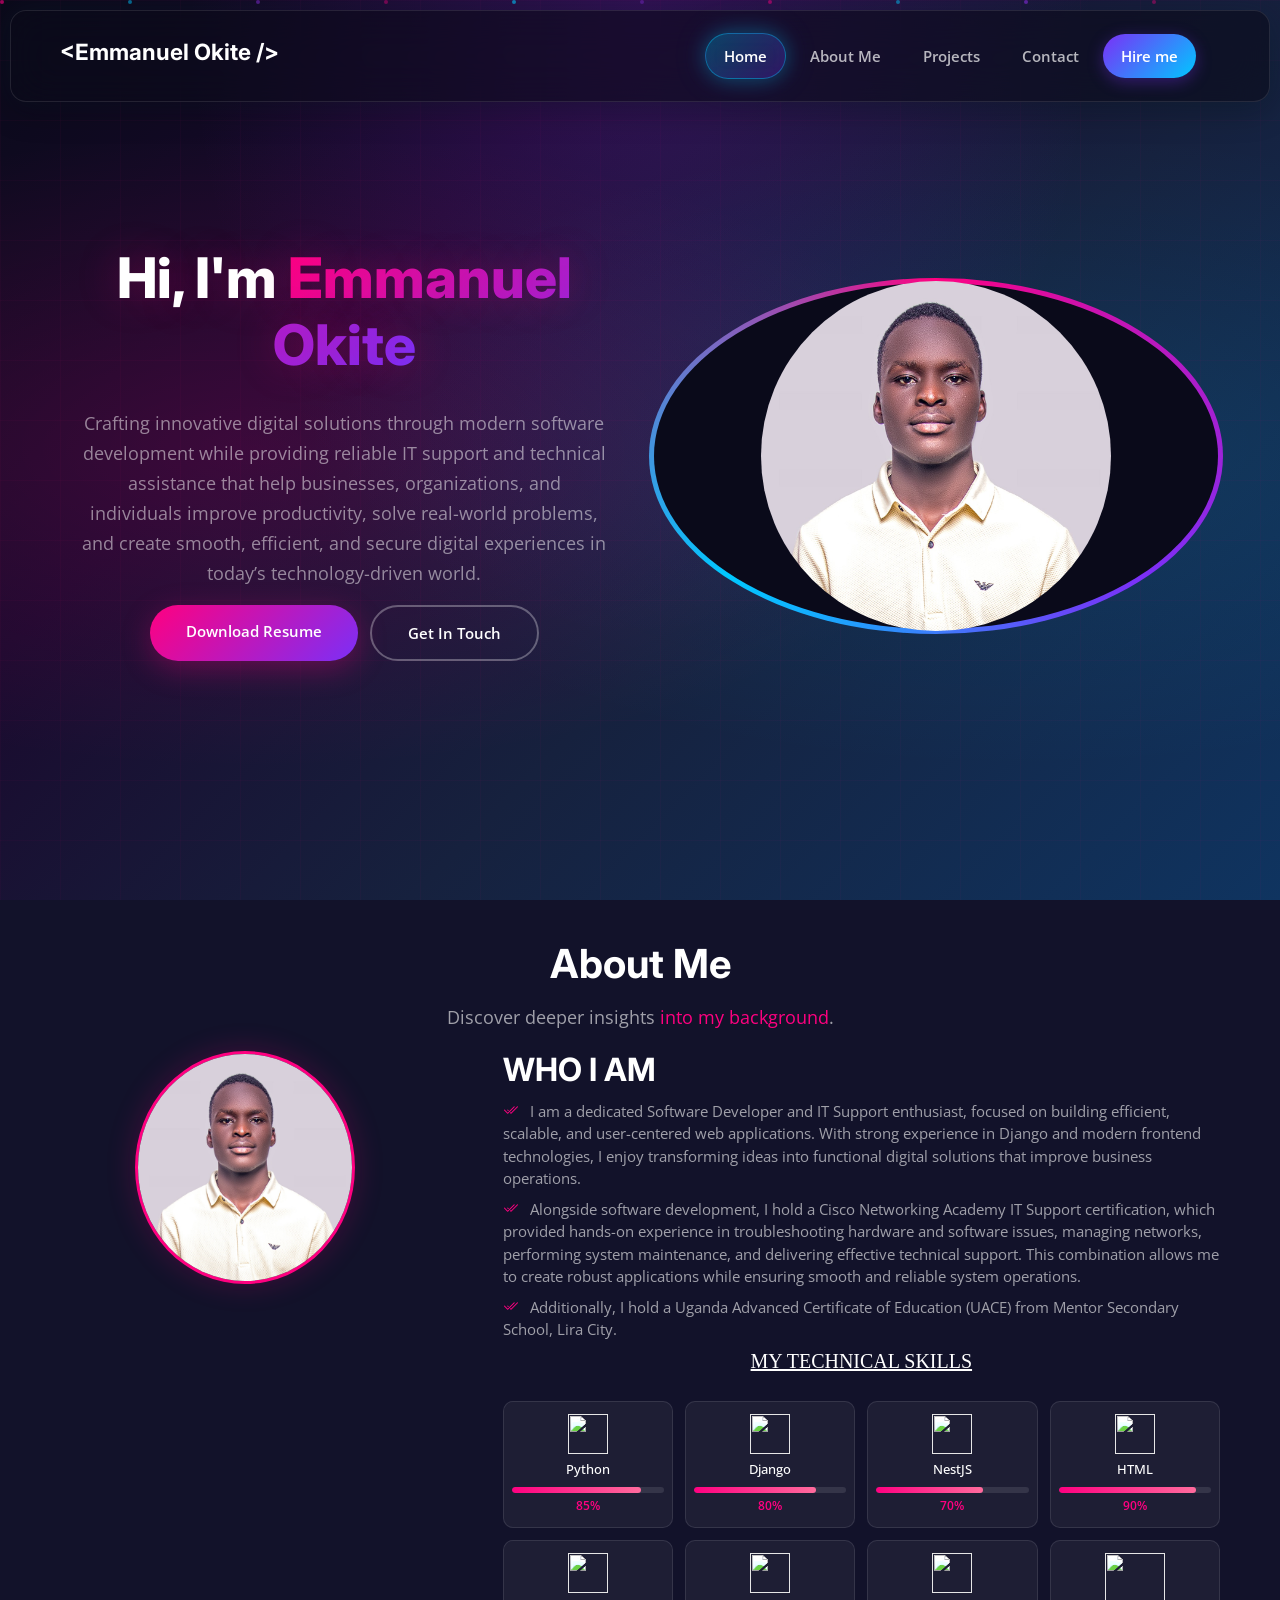
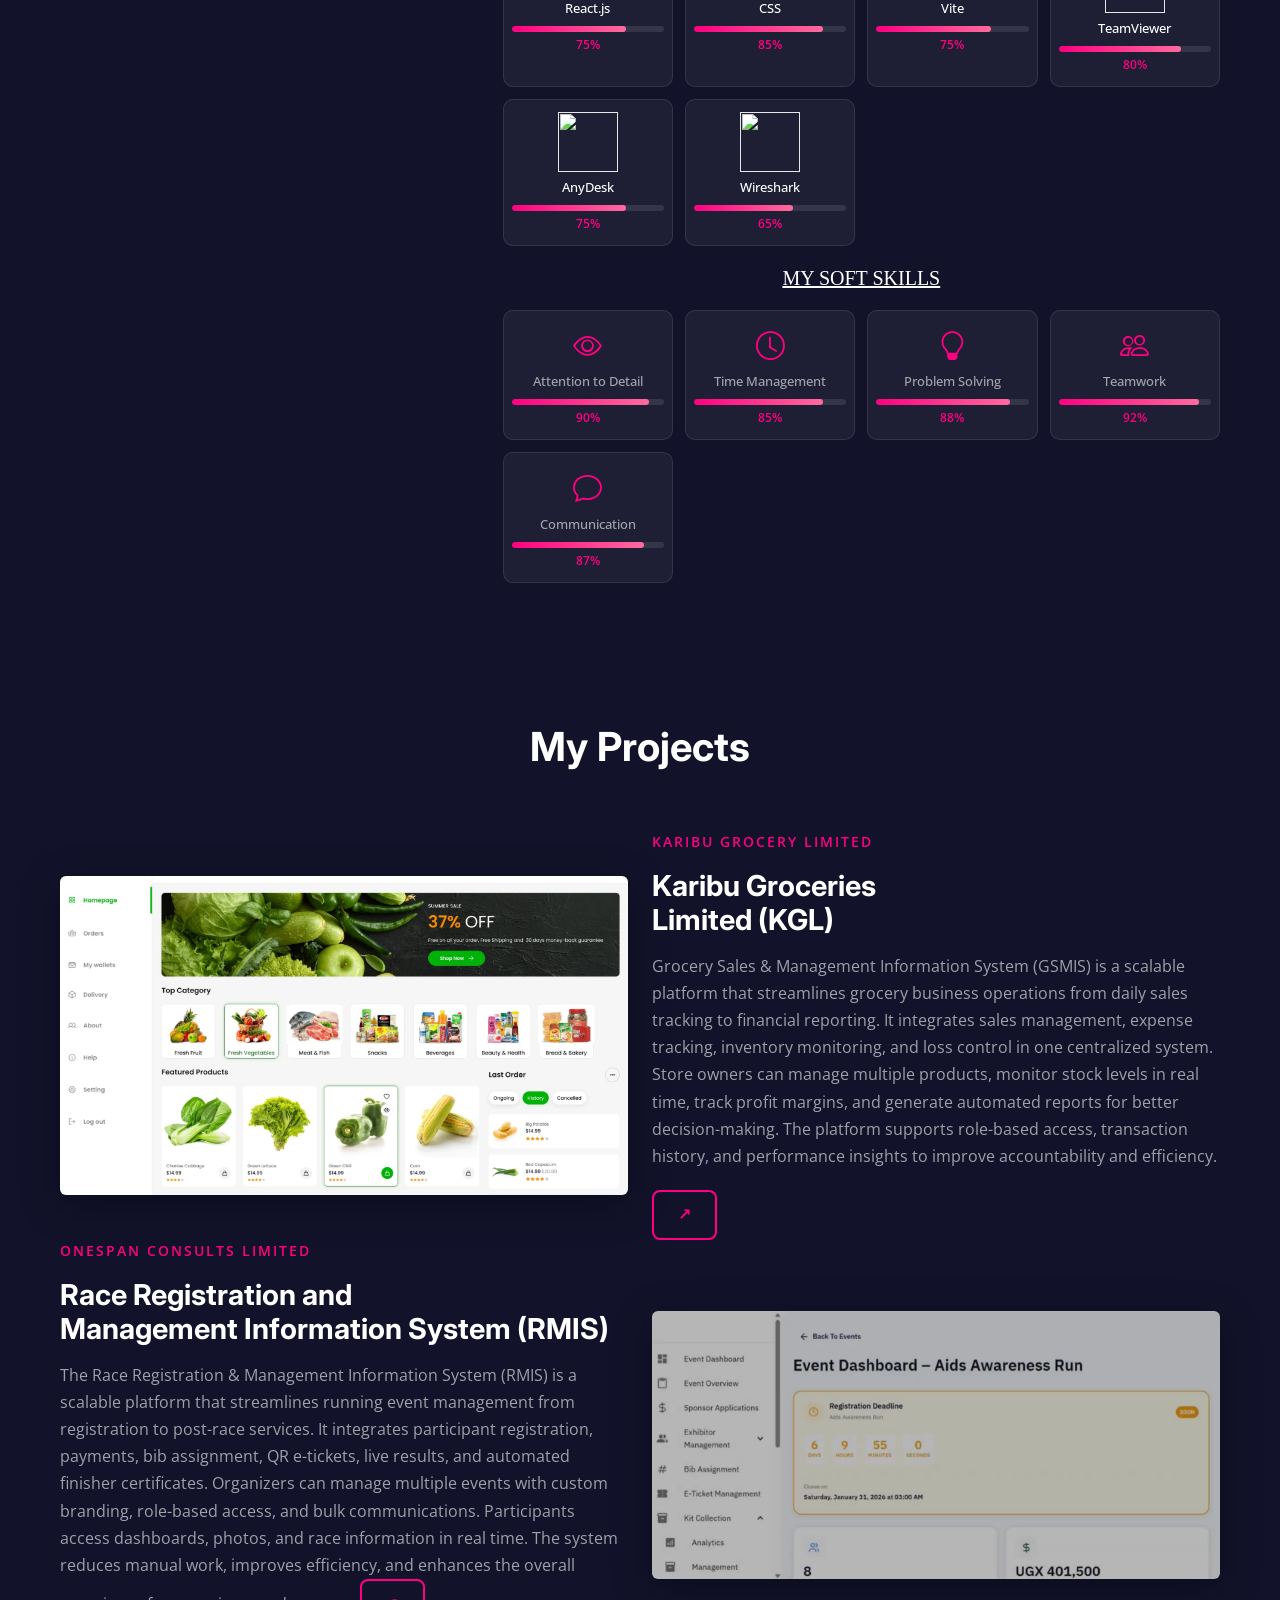
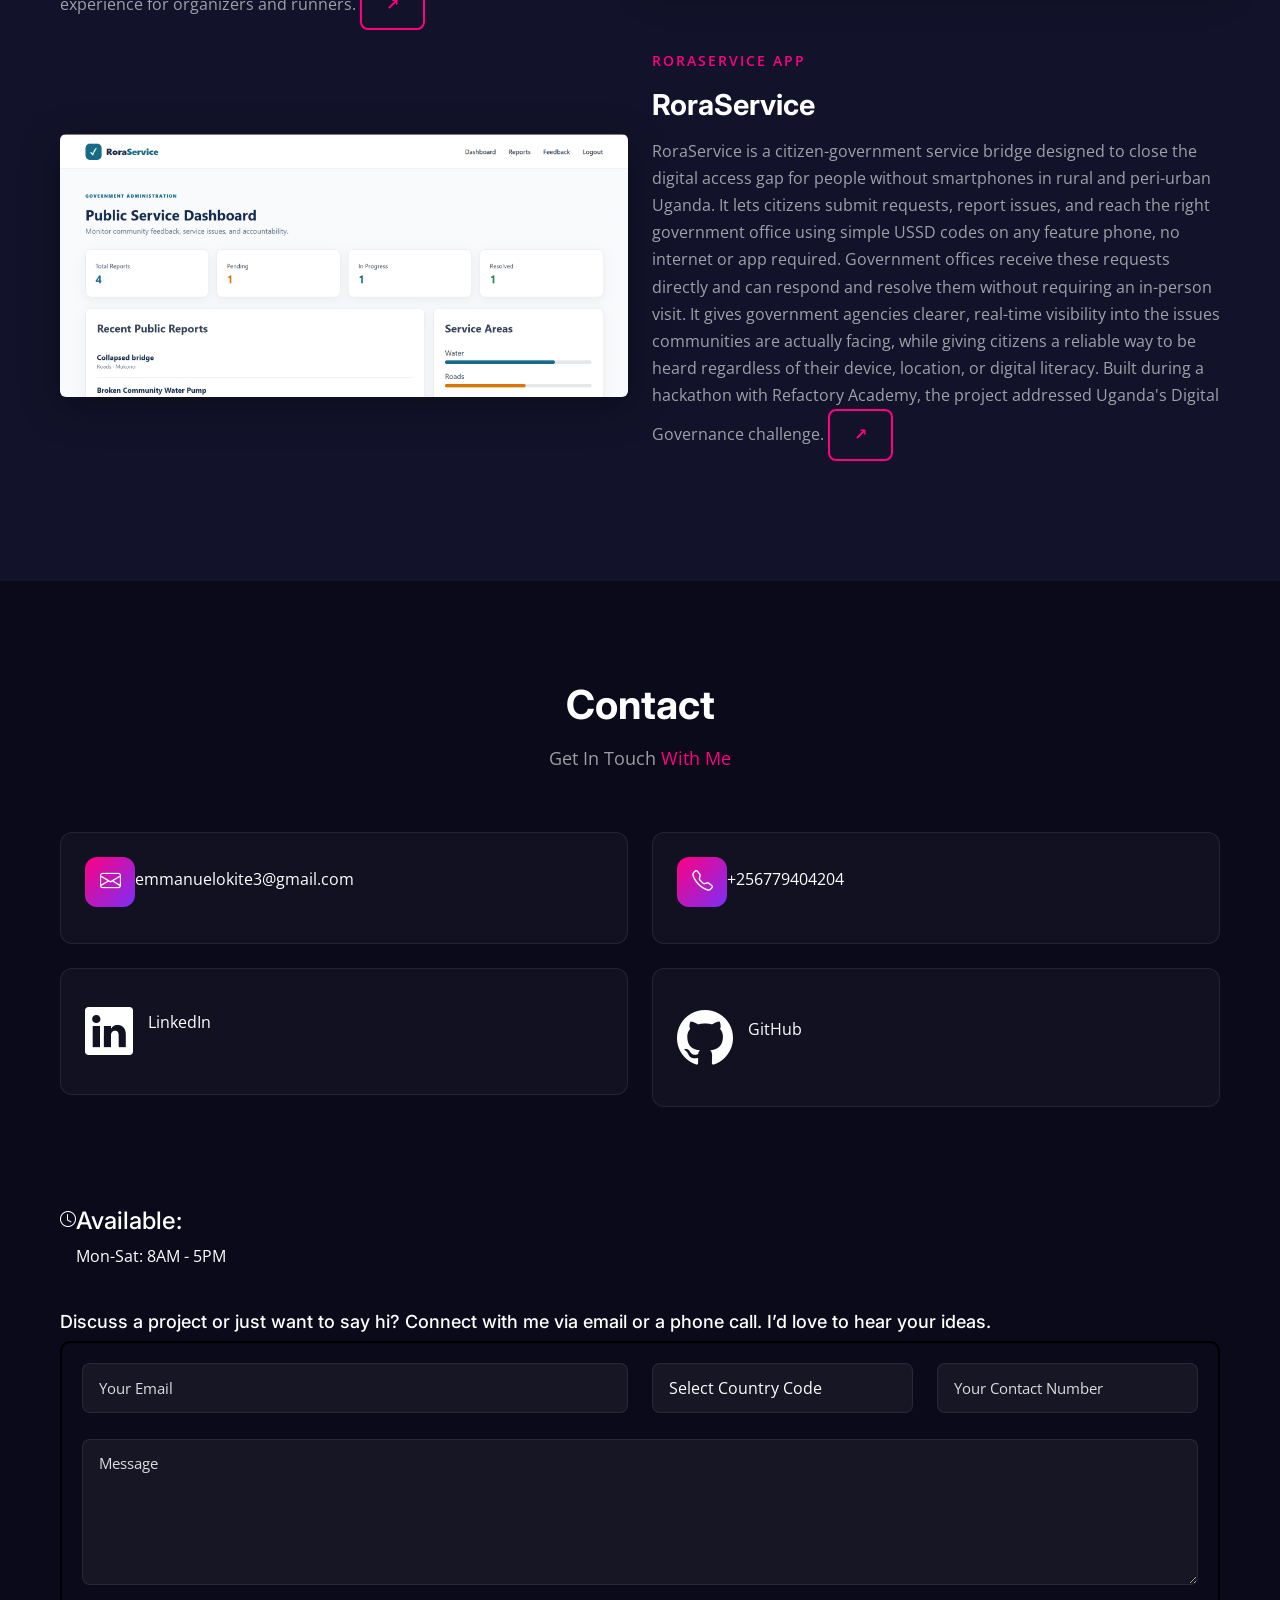
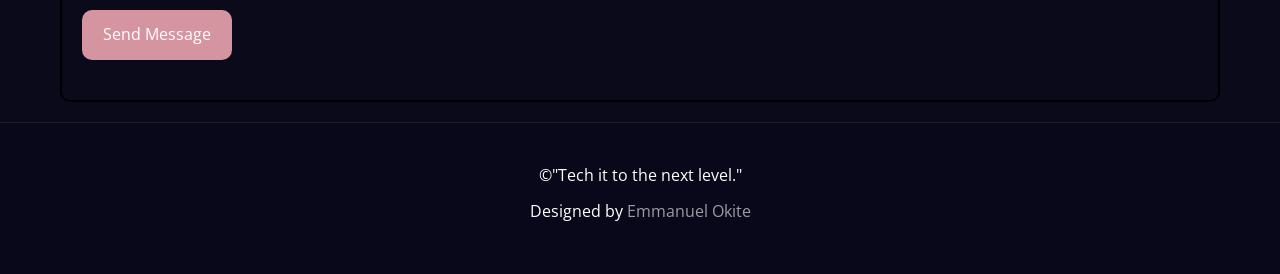
==== commit 32587461: "edited the projects" ====
--- a/index.html
+++ b/index.html
@@ -864,7 +864,7 @@
             </nav>
 
             <div class="header-actions d-flex align-items-center gap-2">
-                <i class="bi bi-moon-fill theme-toggle" id="themeToggle"></i>
+                <!-- <i class="bi bi-moon-fill theme-toggle" id="themeToggle"></i> -->
                 <i class="bi bi-list mobile-nav-toggle" id="mobileNavToggle"></i>
             </div>
 
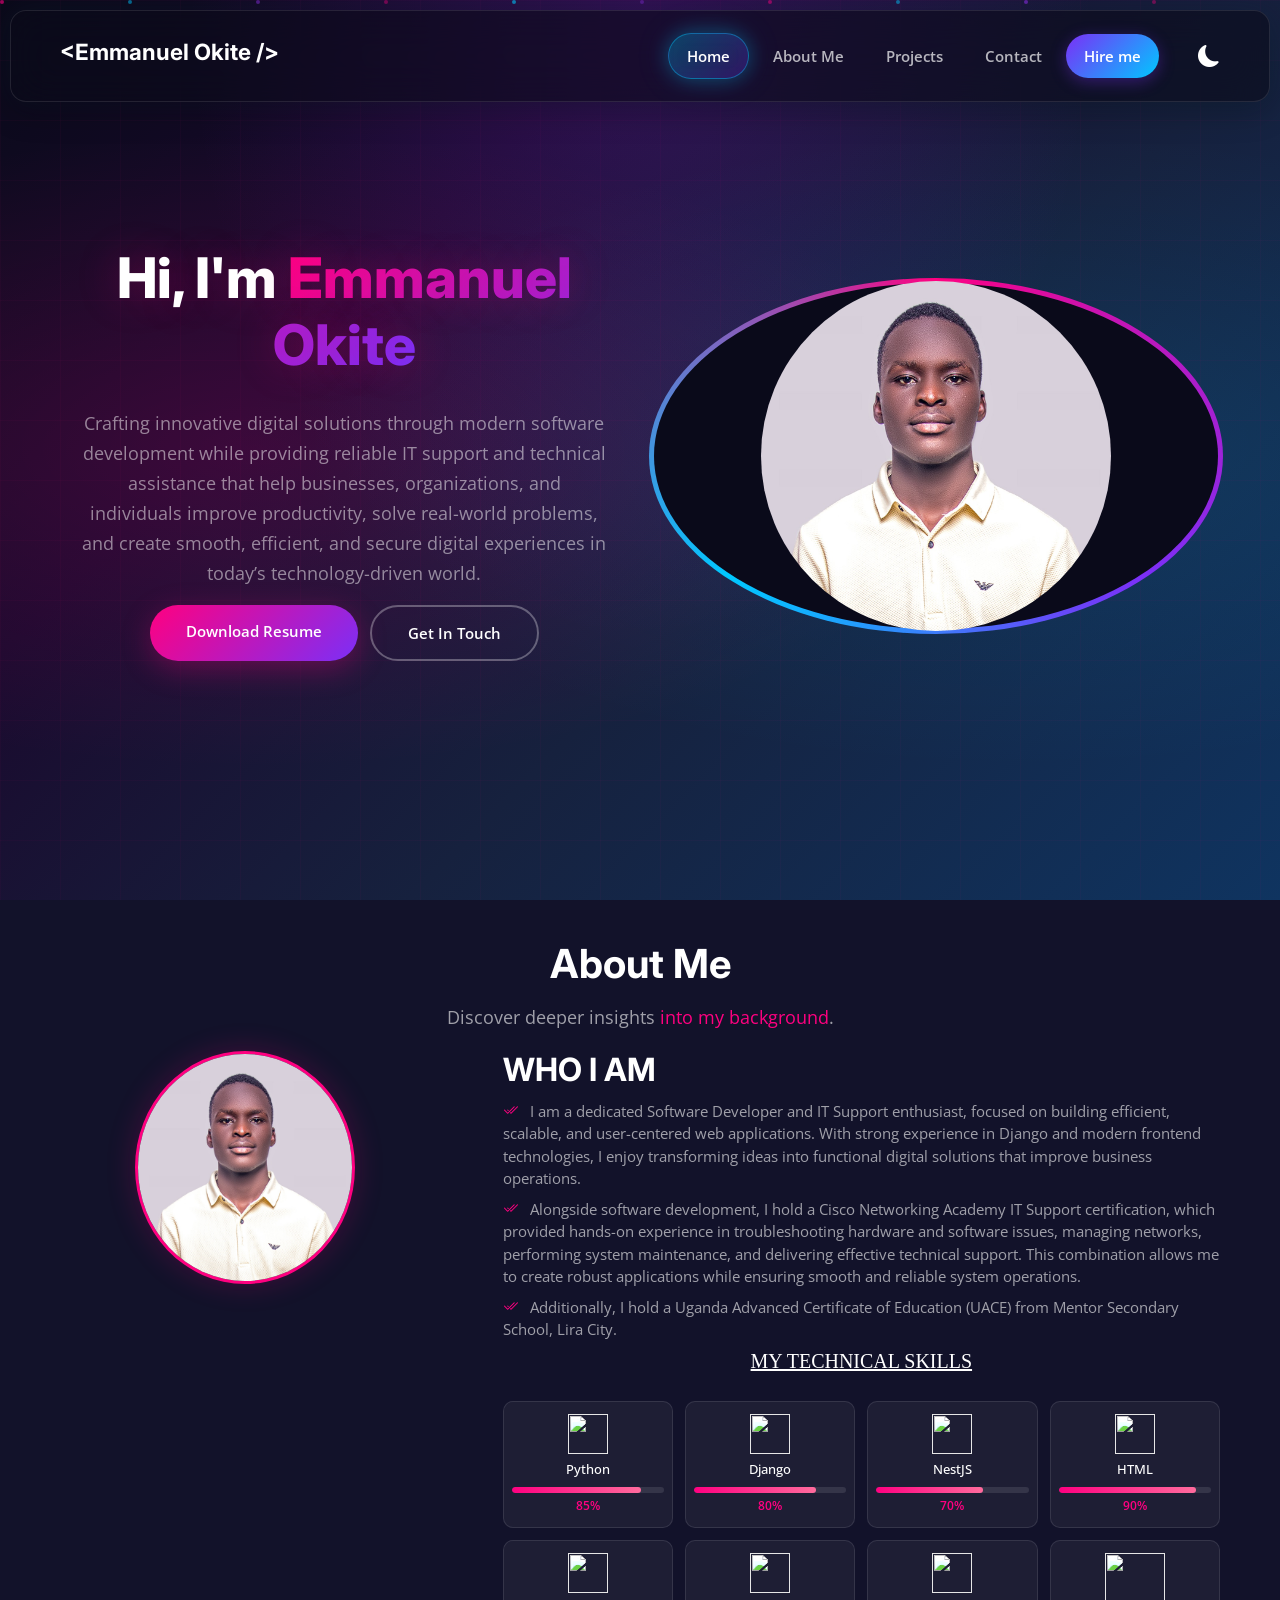
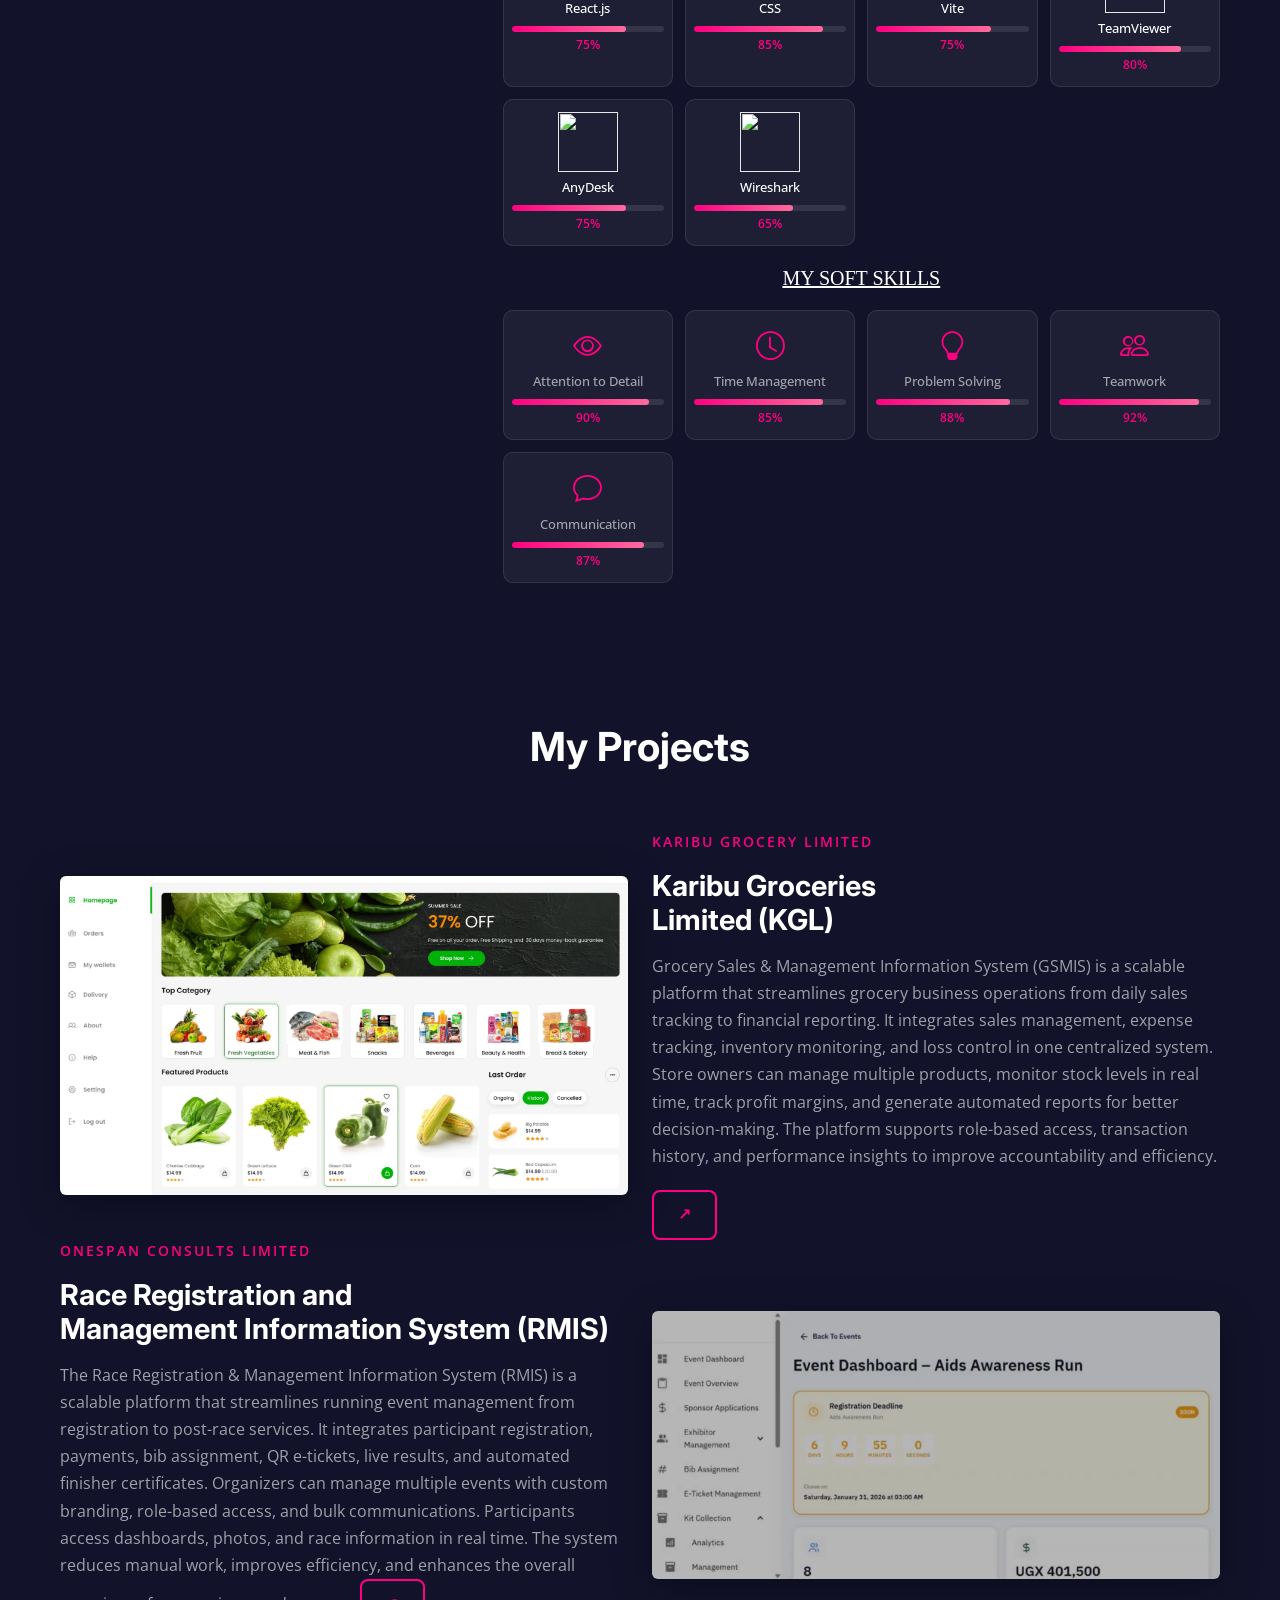
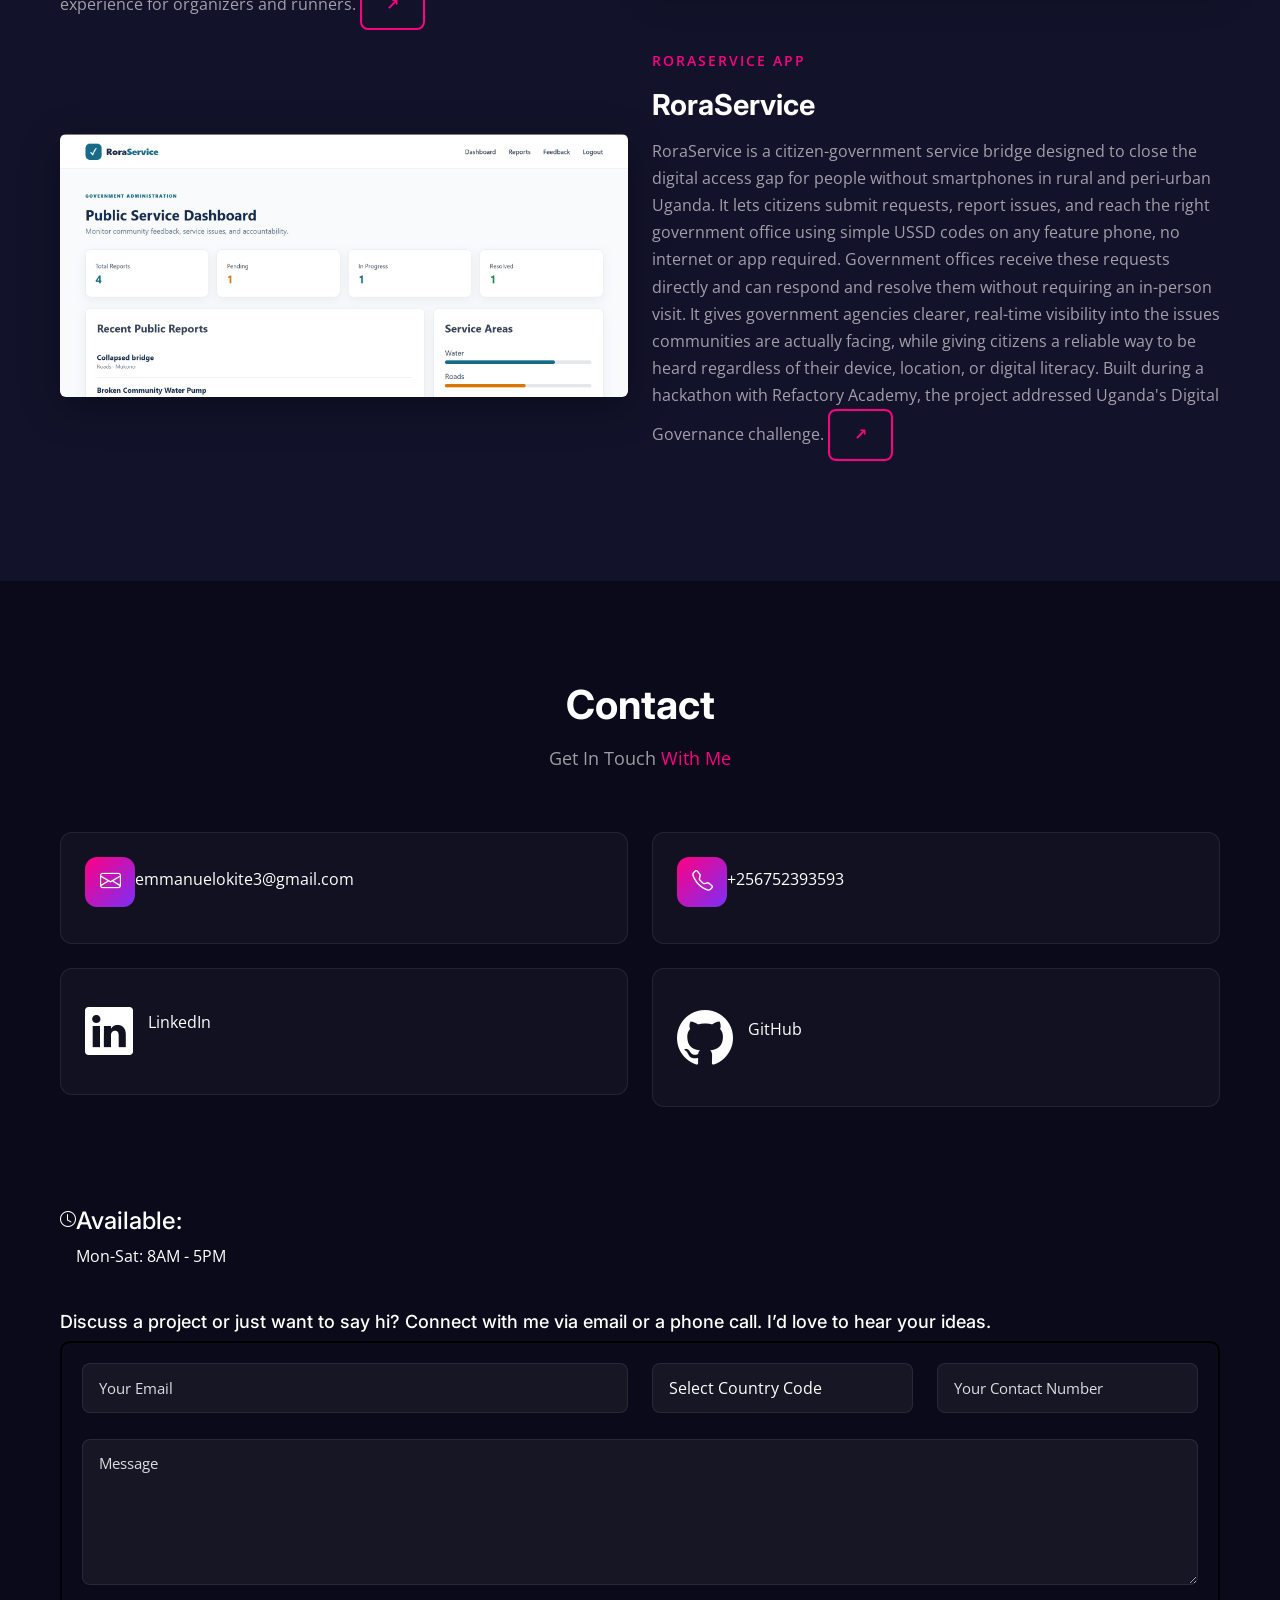
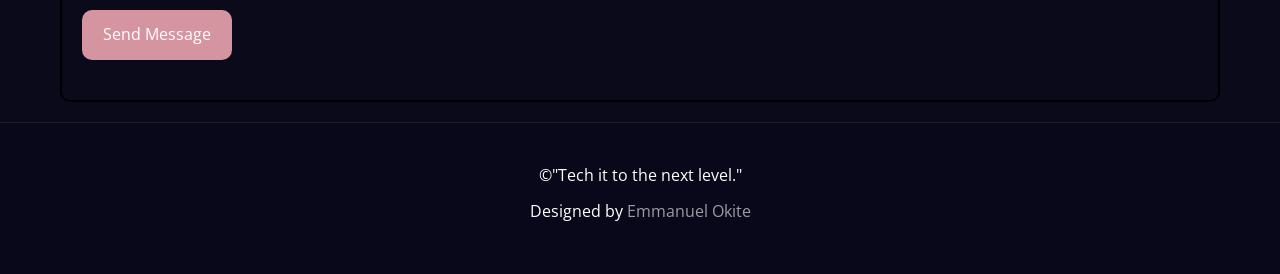
==== commit 1e53e948: "edited the projects" ====
--- a/index.html
+++ b/index.html
@@ -864,17 +864,14 @@
             </nav>
 
             <div class="header-actions d-flex align-items-center gap-2">
-                <!-- <i class="bi bi-moon-fill theme-toggle" id="themeToggle"></i> -->
+                <i class="bi bi-moon-fill theme-toggle" id="themeToggle"></i>
                 <i class="bi bi-list mobile-nav-toggle" id="mobileNavToggle"></i>
             </div>
 
         </div>
     </header>
 
-    <!-- ======= REST OF YOUR ORIGINAL HTML REMAINS EXACTLY THE SAME ======= -->
-<!-- End Header -->
-
-    <!-- ======= Hero Section ======= -->
+    
     <section id="hero" class="hero-section">
       <div class="hero-grid-bg"></div>
       <div class="hero-particles">
@@ -1275,7 +1272,7 @@
                             <i class="icon bi bi-telephone flex-shrink-0"></i>
                             <div>
 
-                                <p>+256779404204</p>
+                                <p>+256752393593</p>
                             </div>
                         </div>
                     </div>
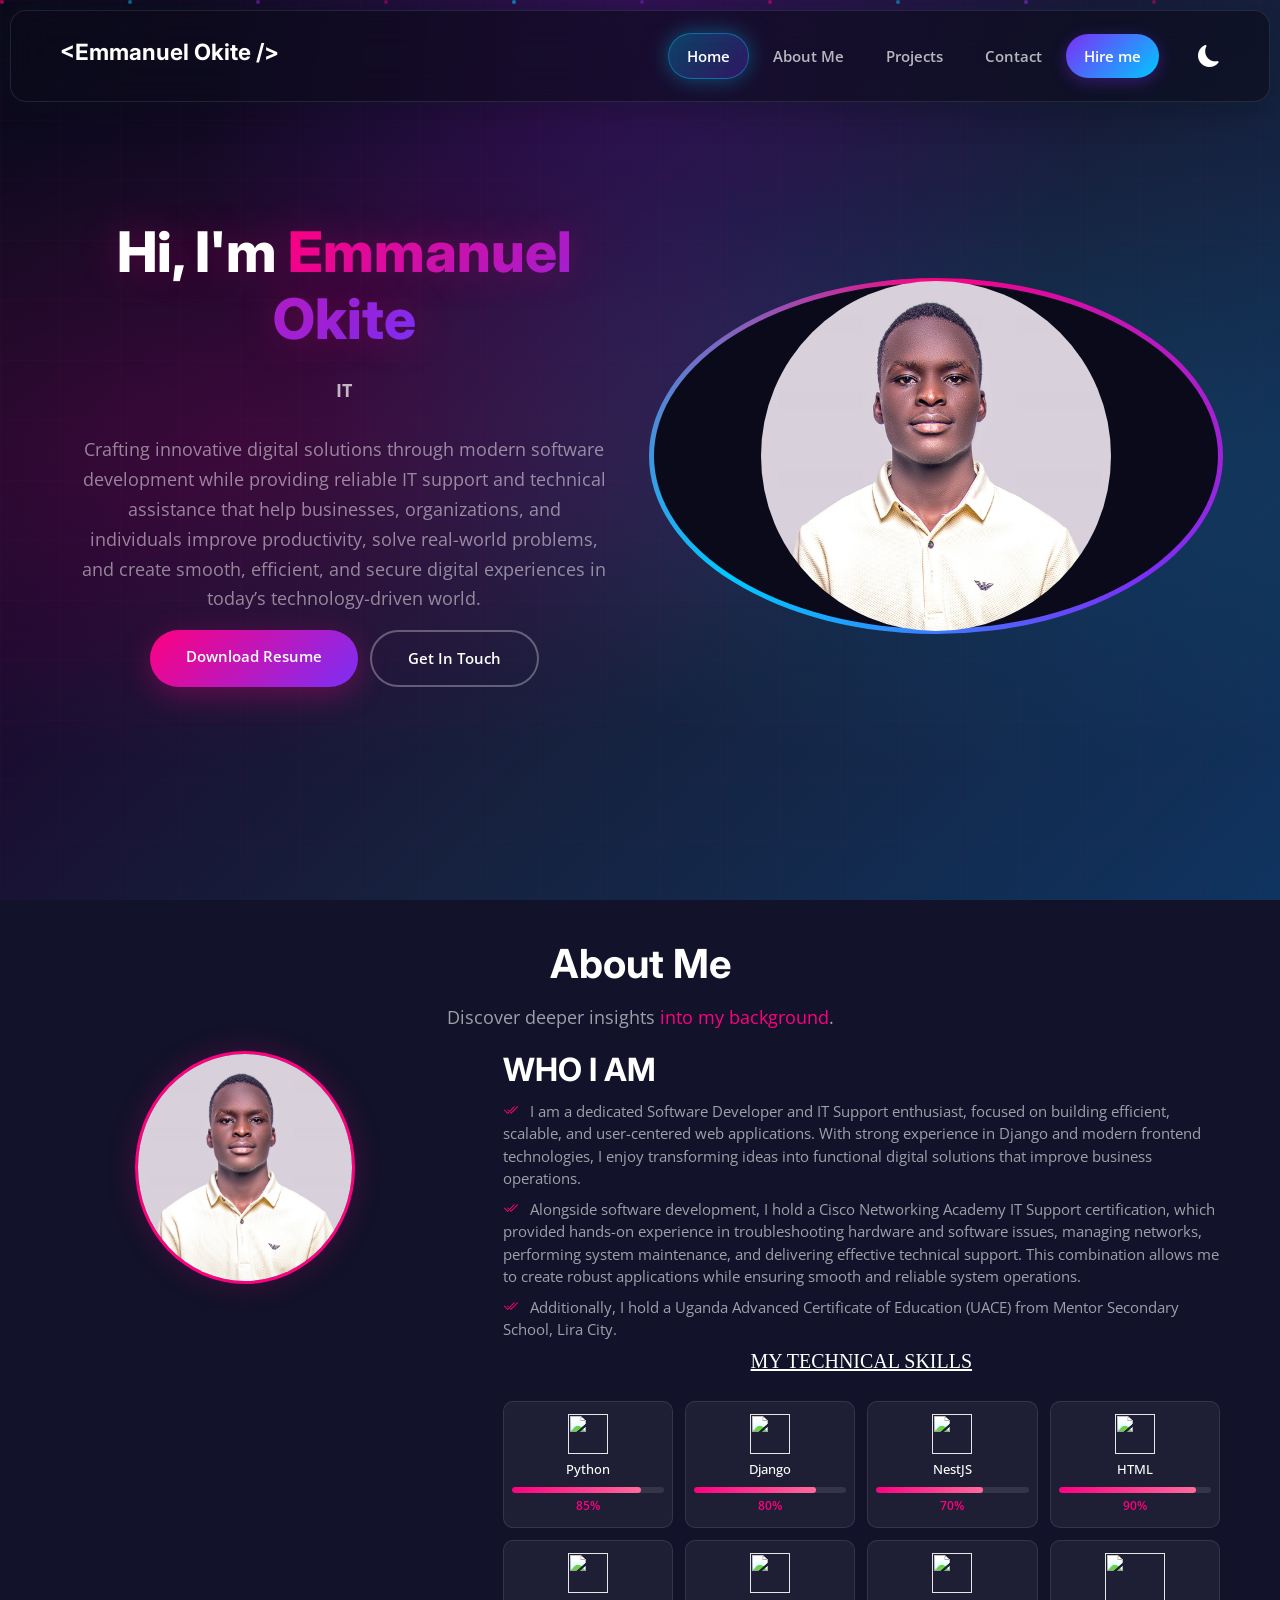
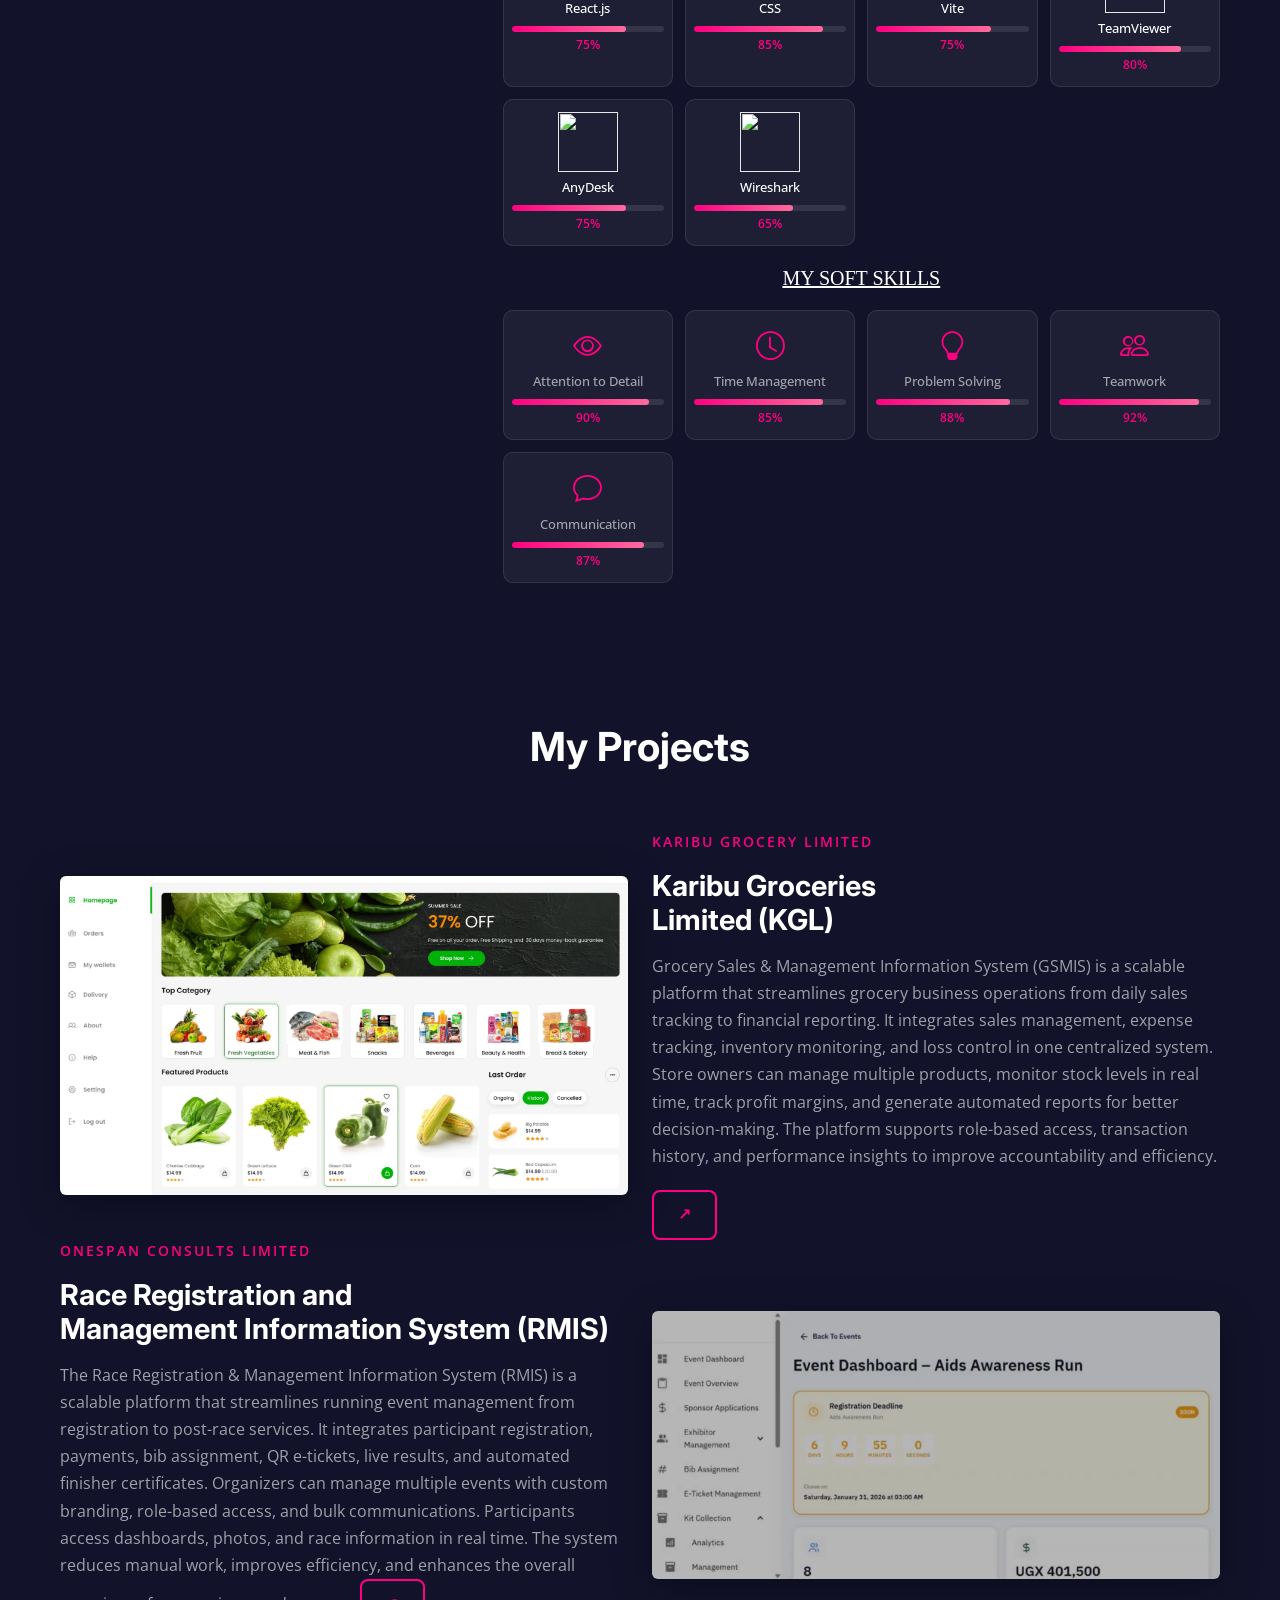
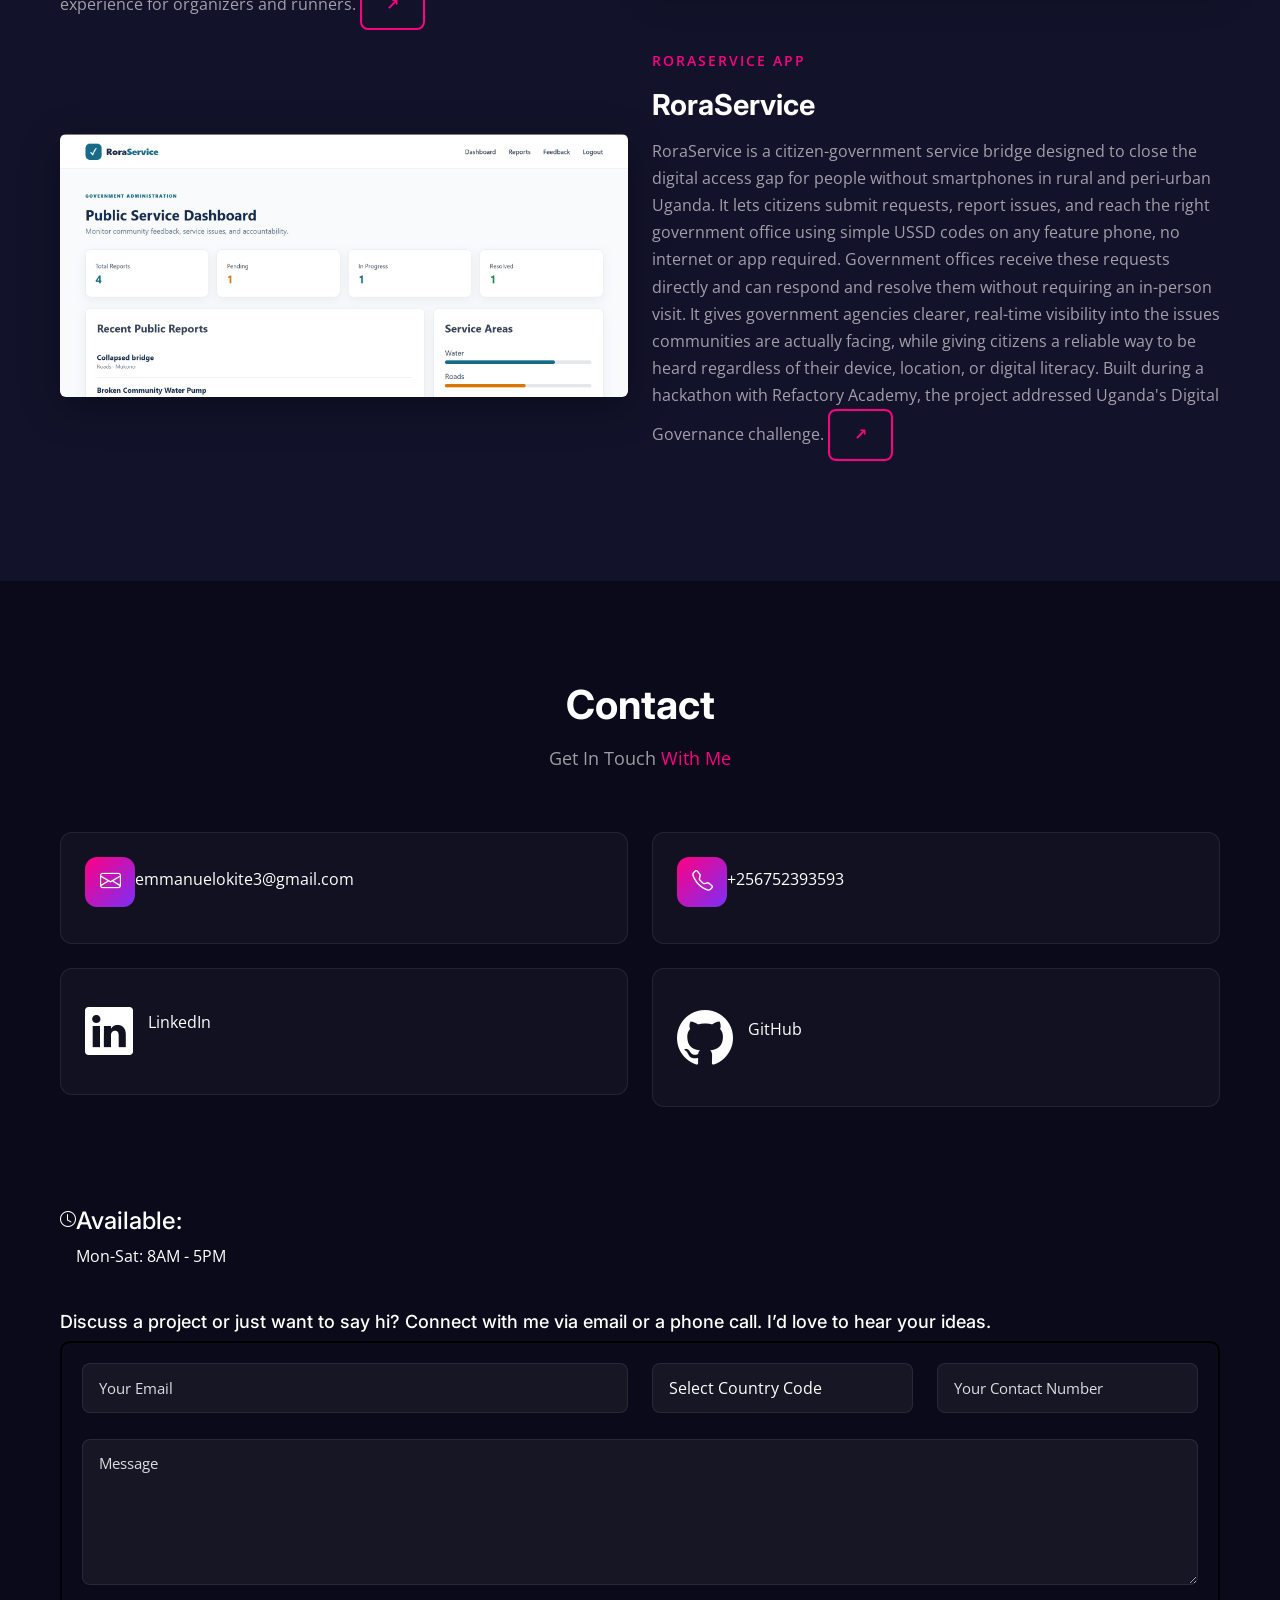
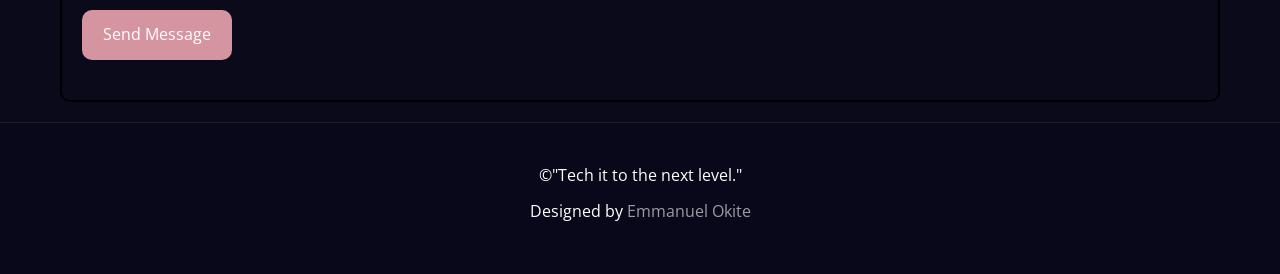
==== commit d4c28e44: "edited my cv" ====
--- a/index.html
+++ b/index.html
@@ -895,7 +895,7 @@
                <p data-aos="fade-up" data-aos-delay="100" id="typed-role" class="typed-role"></p>
                <p style="font-size: clamp(0.9rem, 1.5vw, 1.1rem); color: rgba(255,255,255,0.5); margin-bottom: 10px; max-width: 600px; margin-left: auto; margin-right: auto;">Crafting innovative digital solutions through modern software development while providing reliable IT support and technical assistance that help businesses, organizations, and individuals improve productivity, solve real-world problems, and create smooth, efficient, and secure digital experiences in today’s technology-driven world.</p>
               <div class="d-flex justify-content-center flex-wrap" data-aos="fade-up" data-aos-delay="200">
-                <a href="https://docs.google.com/document/d/1Fmadhn0Lfq8ThPdFm06G292UmxFcqWWs/edit?usp=sharing&ouid=109541243572314243844&rtpof=true&sd=true" 
+                <a href="https://docs.google.com/document/d/1GUZpZGOF1_zFL_L3qM2r33L8h0W7OfX1_2a4U0M_GVY/edit?tab=t.0" 
                    class="hero-btn hero-btn-primary" target="_blank">
                   Download Resume
                 </a>
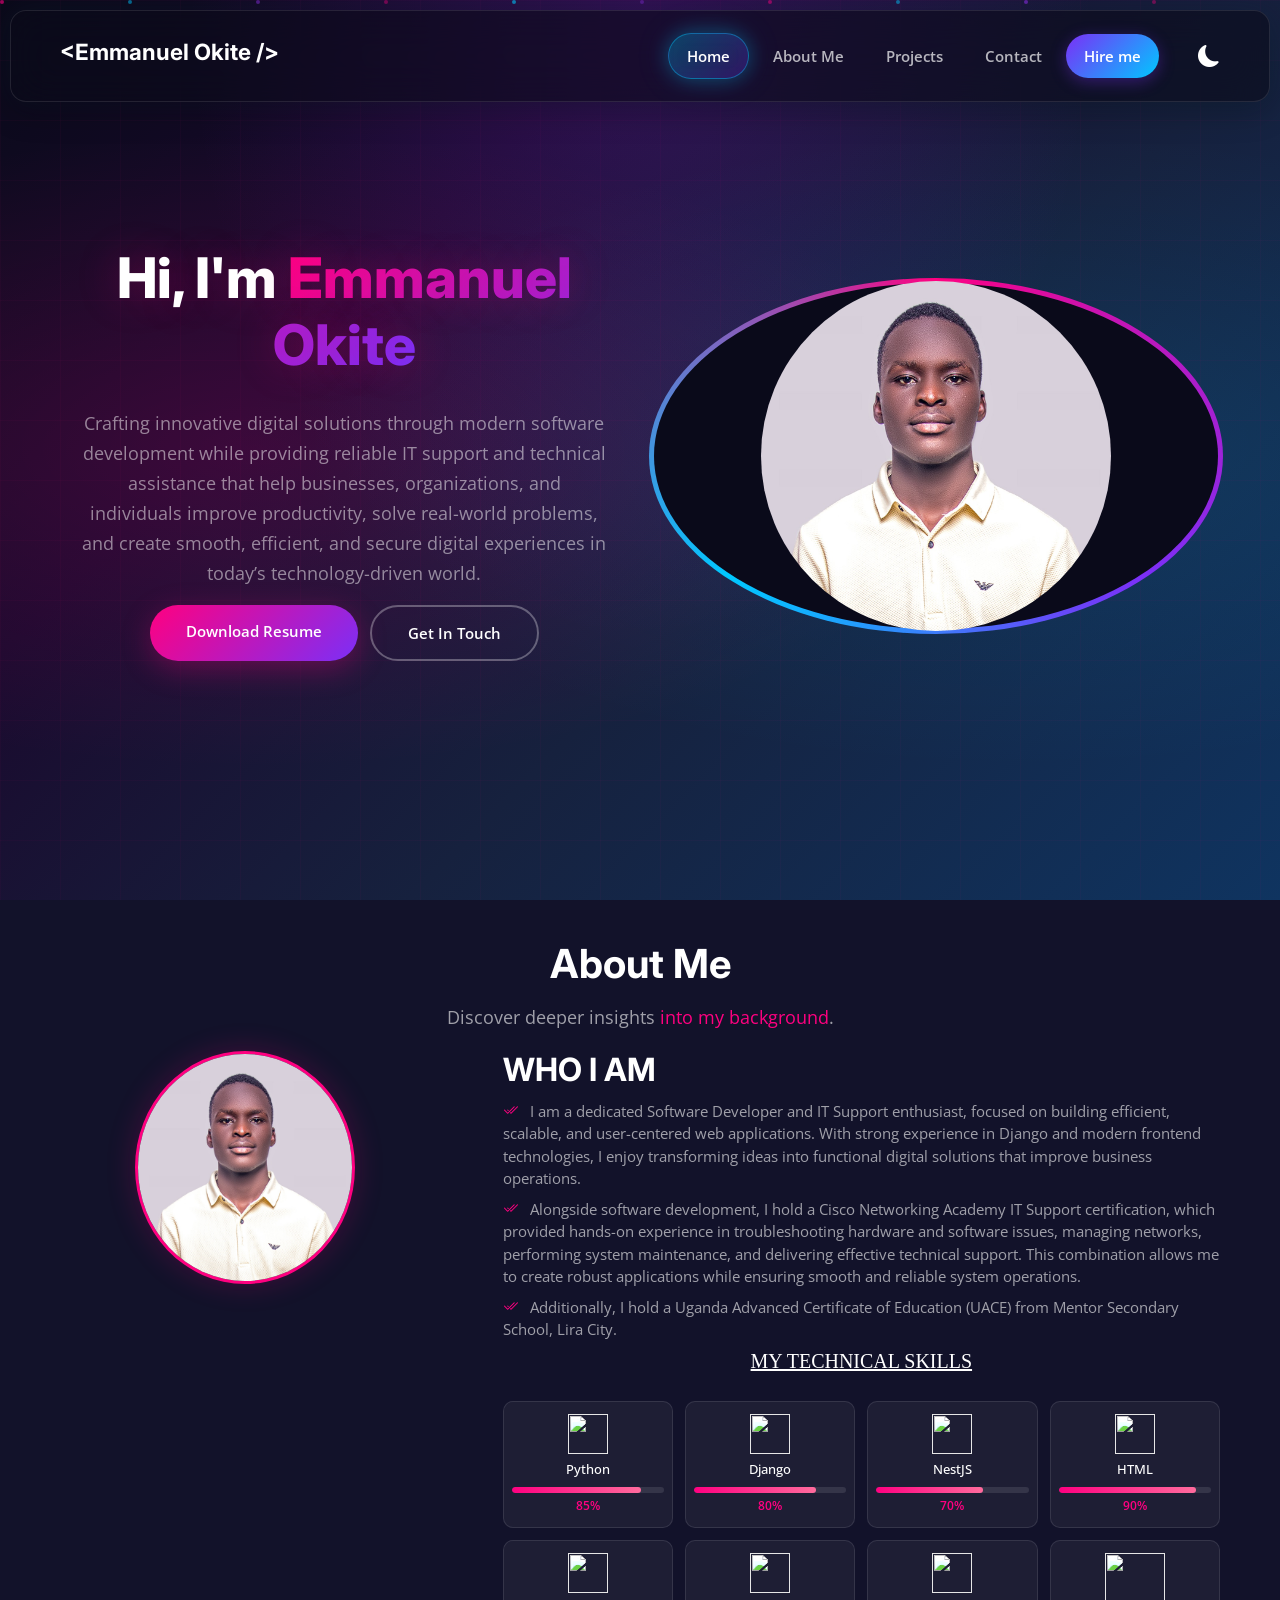
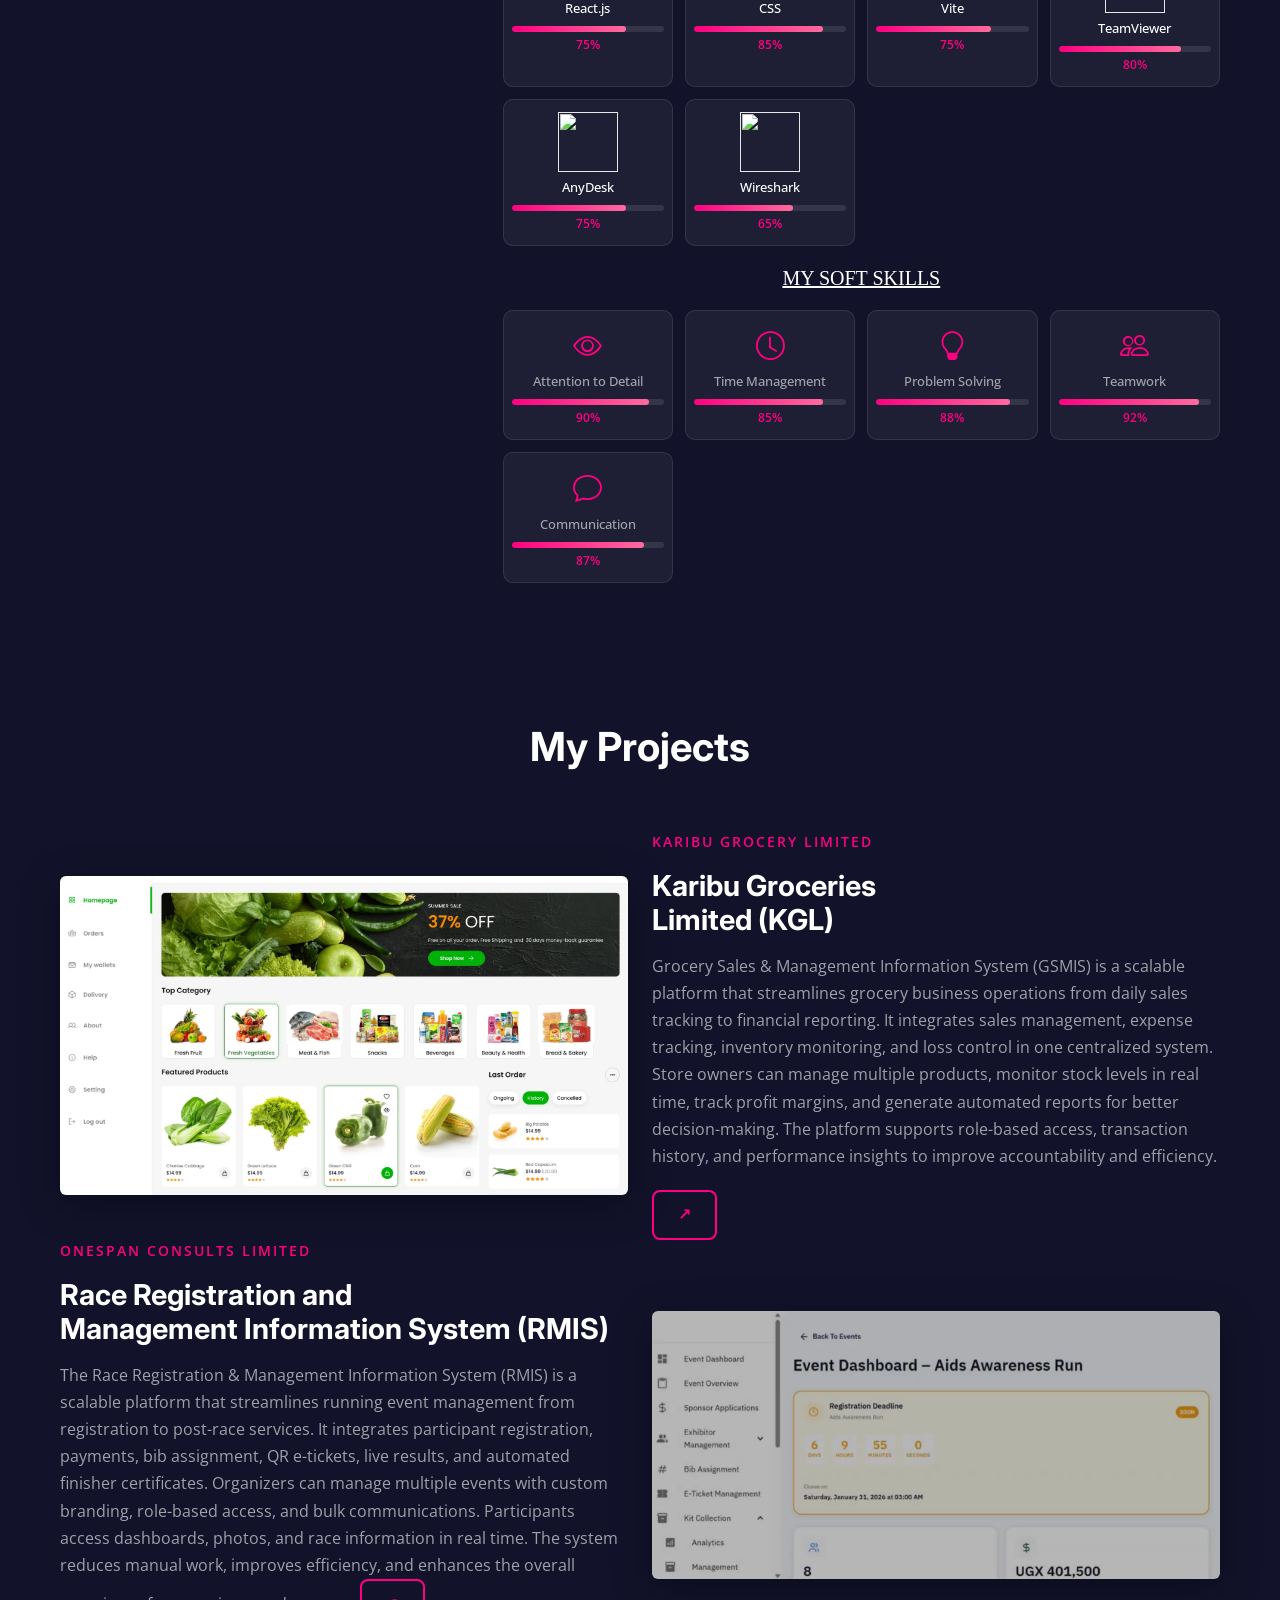
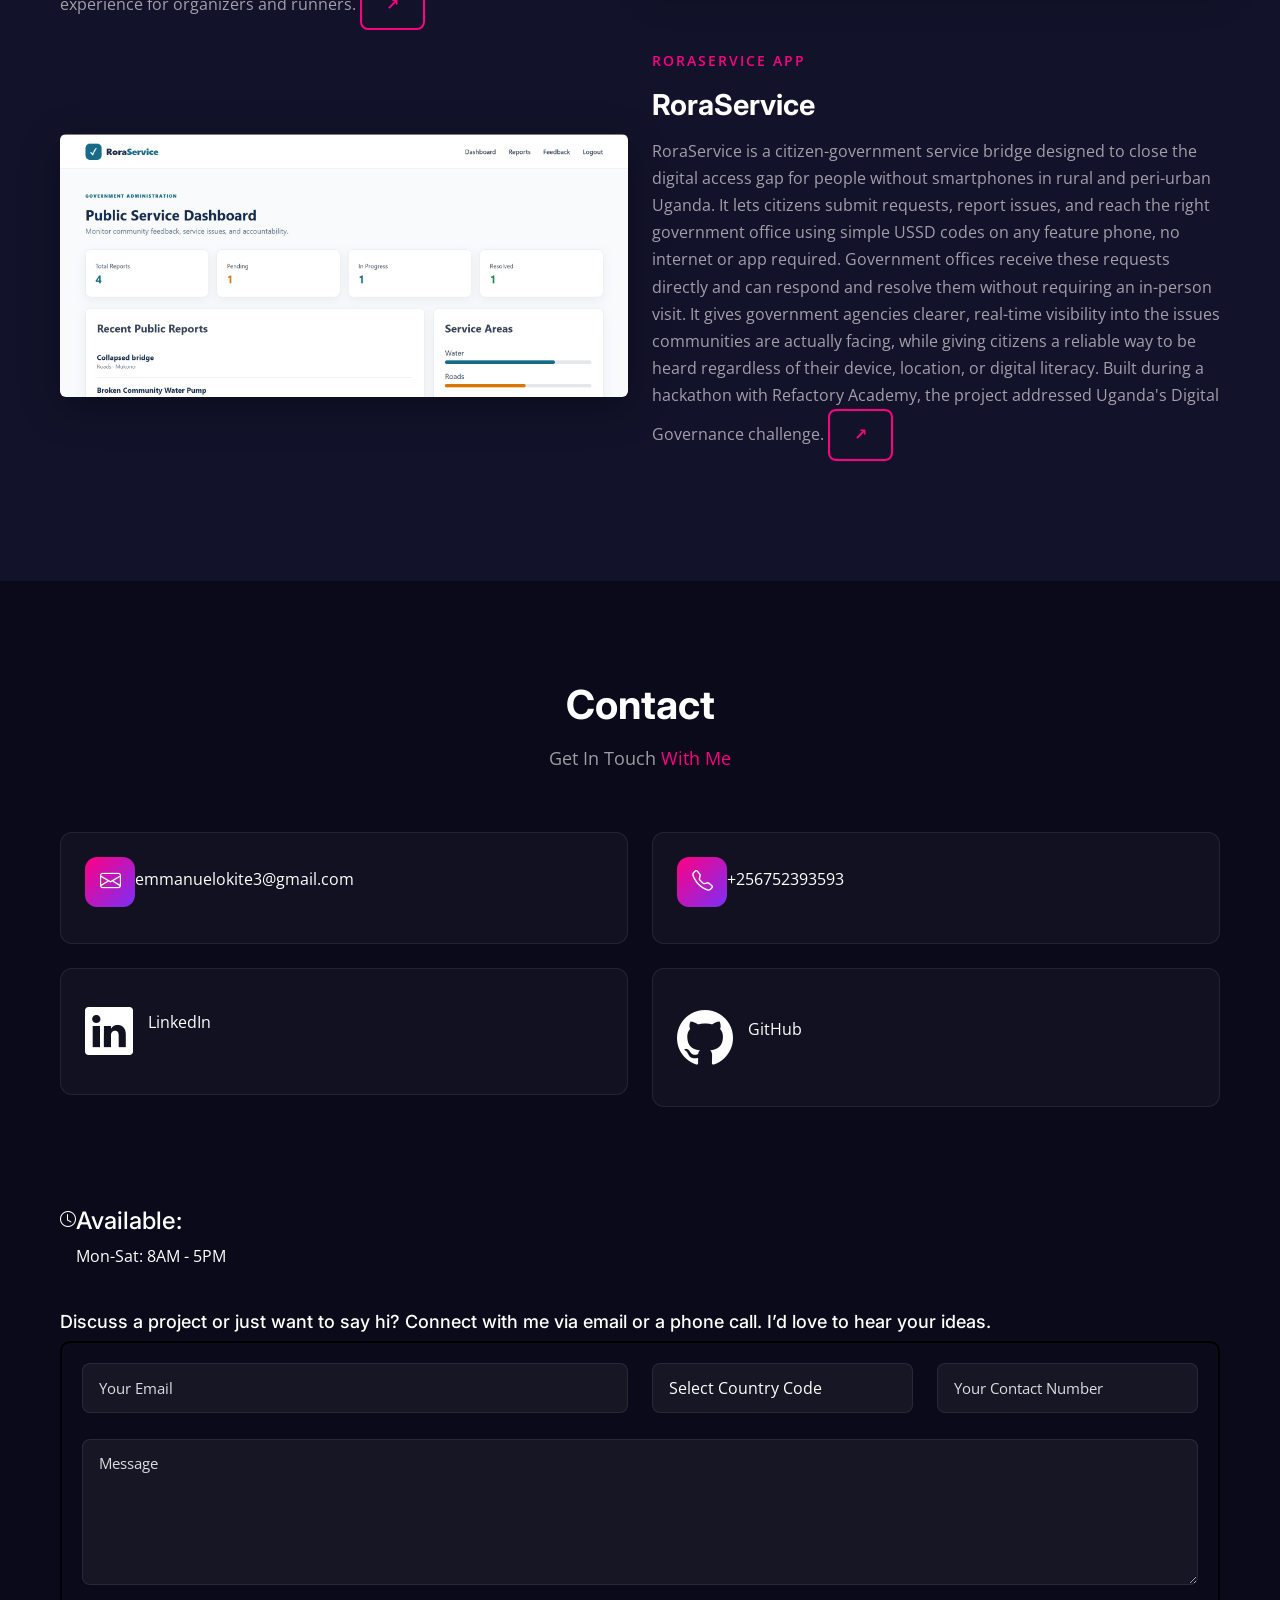
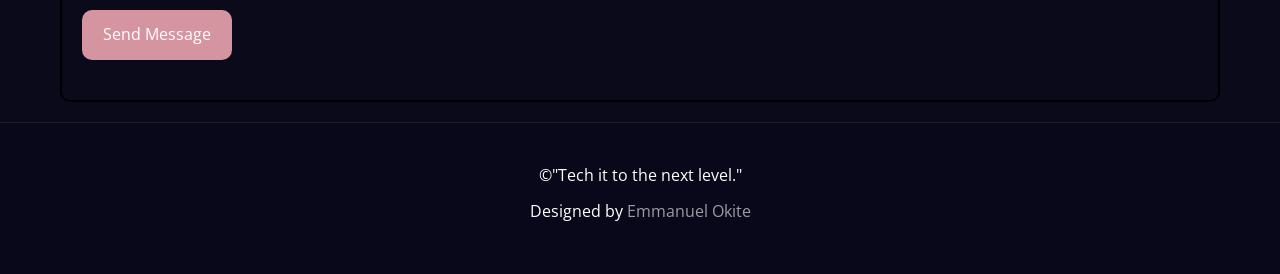
==== commit 918bfde8: "edited the portfolio" ====
--- a/index.html
+++ b/index.html
@@ -1444,7 +1444,7 @@
 
     // Typing Animation - only roles
     const roles = [
-        "Backend Developer",
+        "Full-Stack Developer",
         "IT Support Specialist",
         "Website Developer"
         
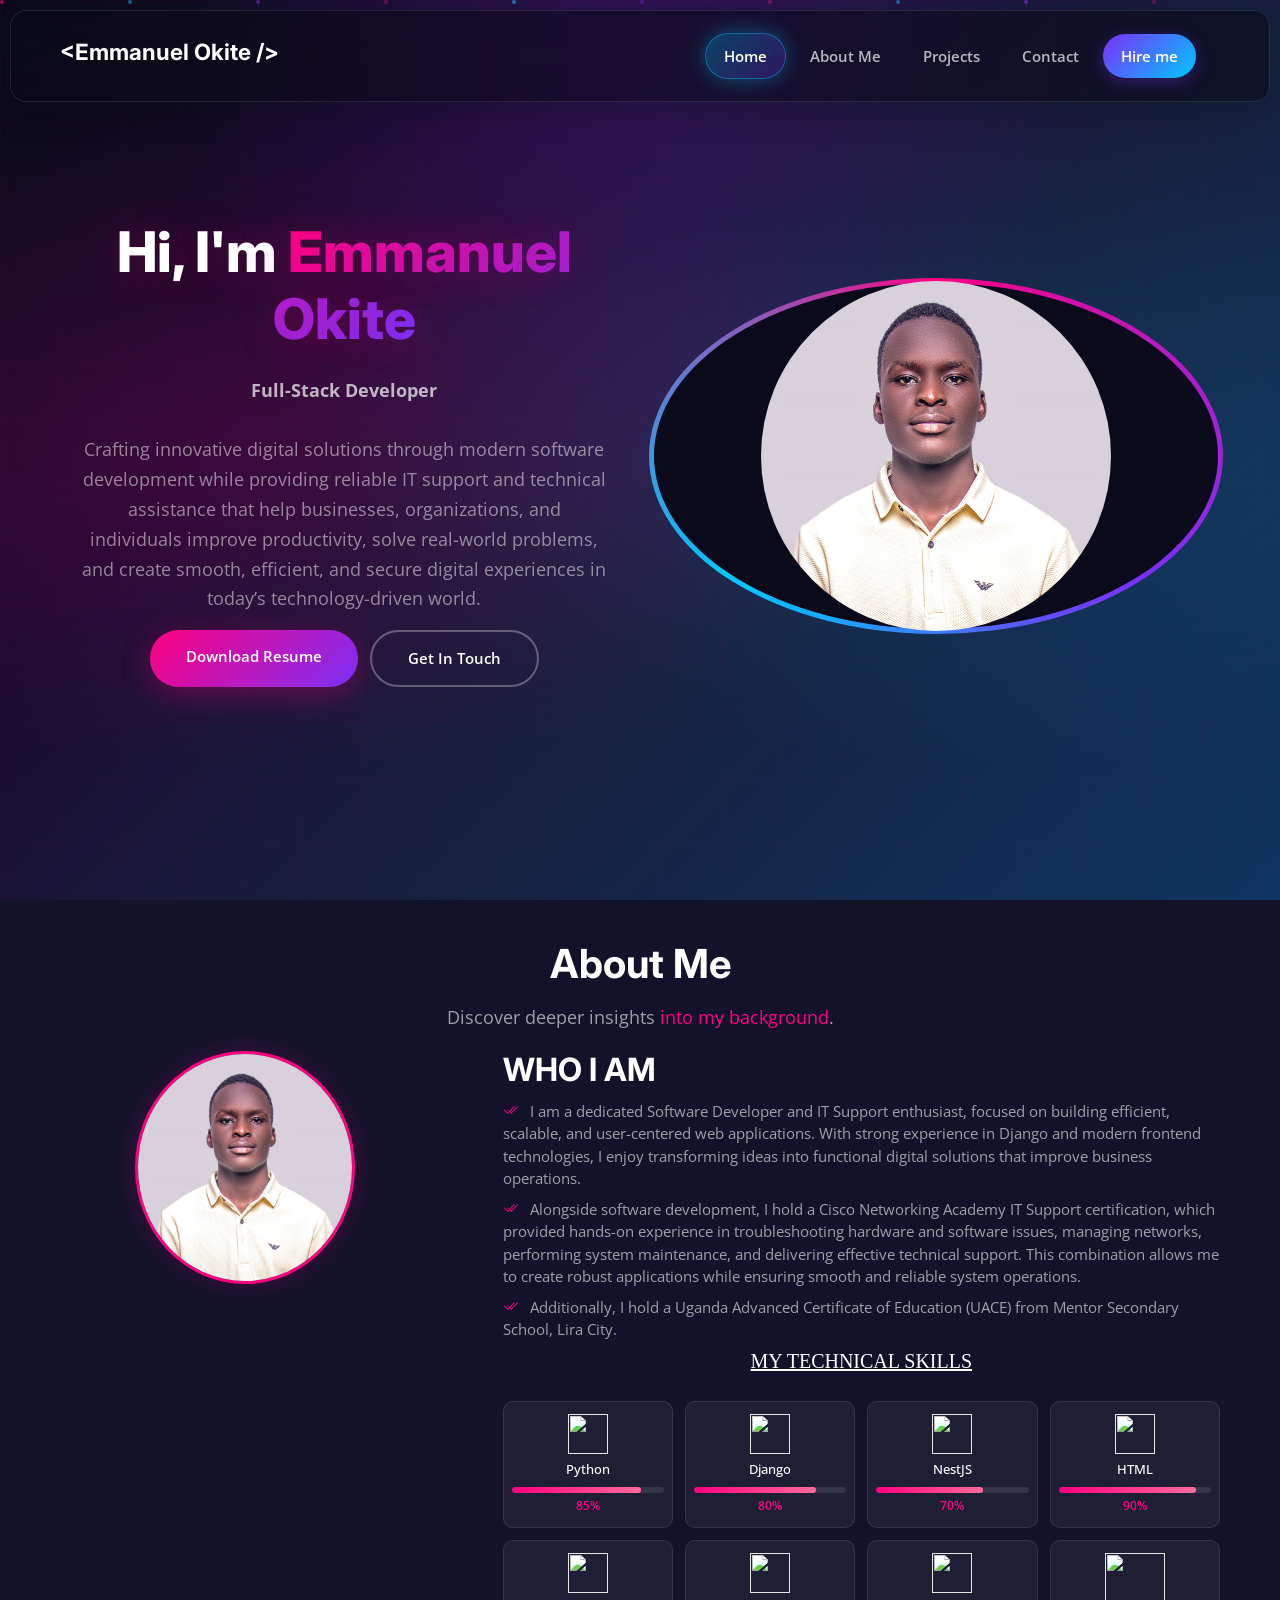
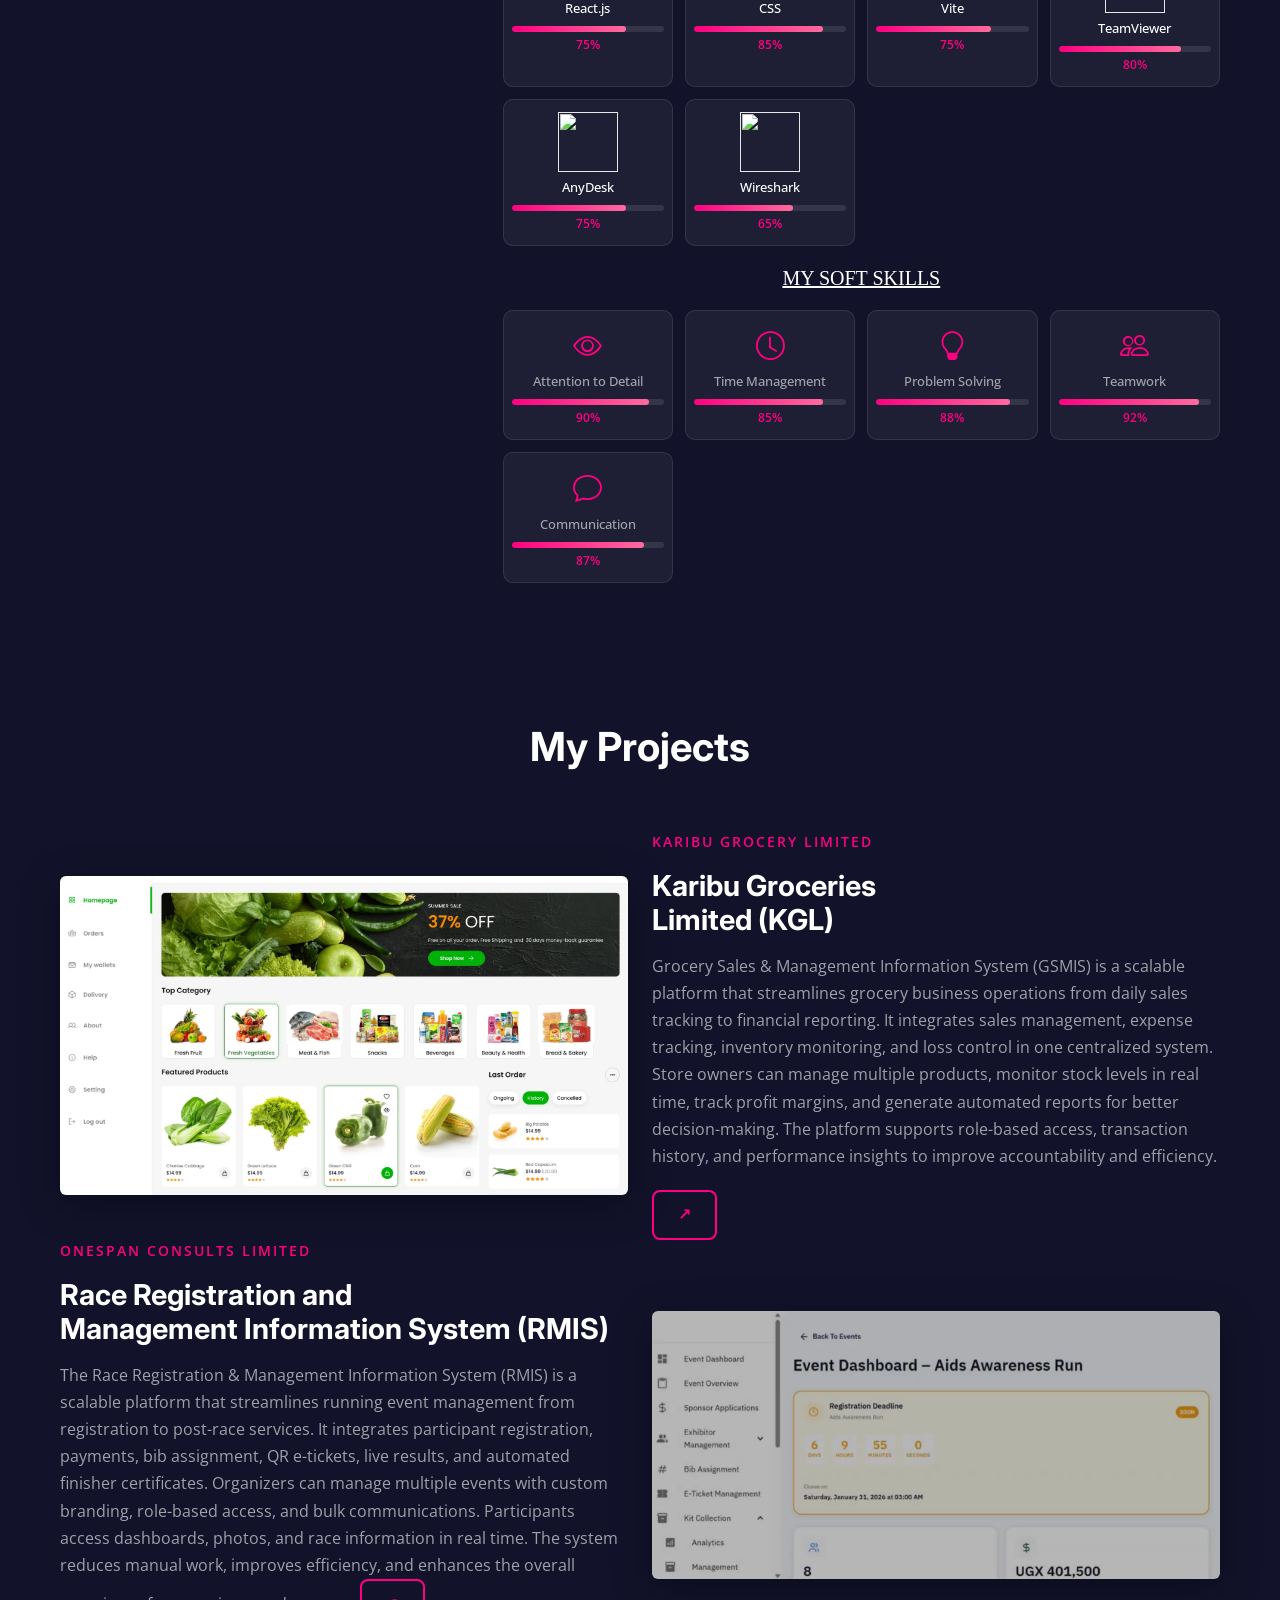
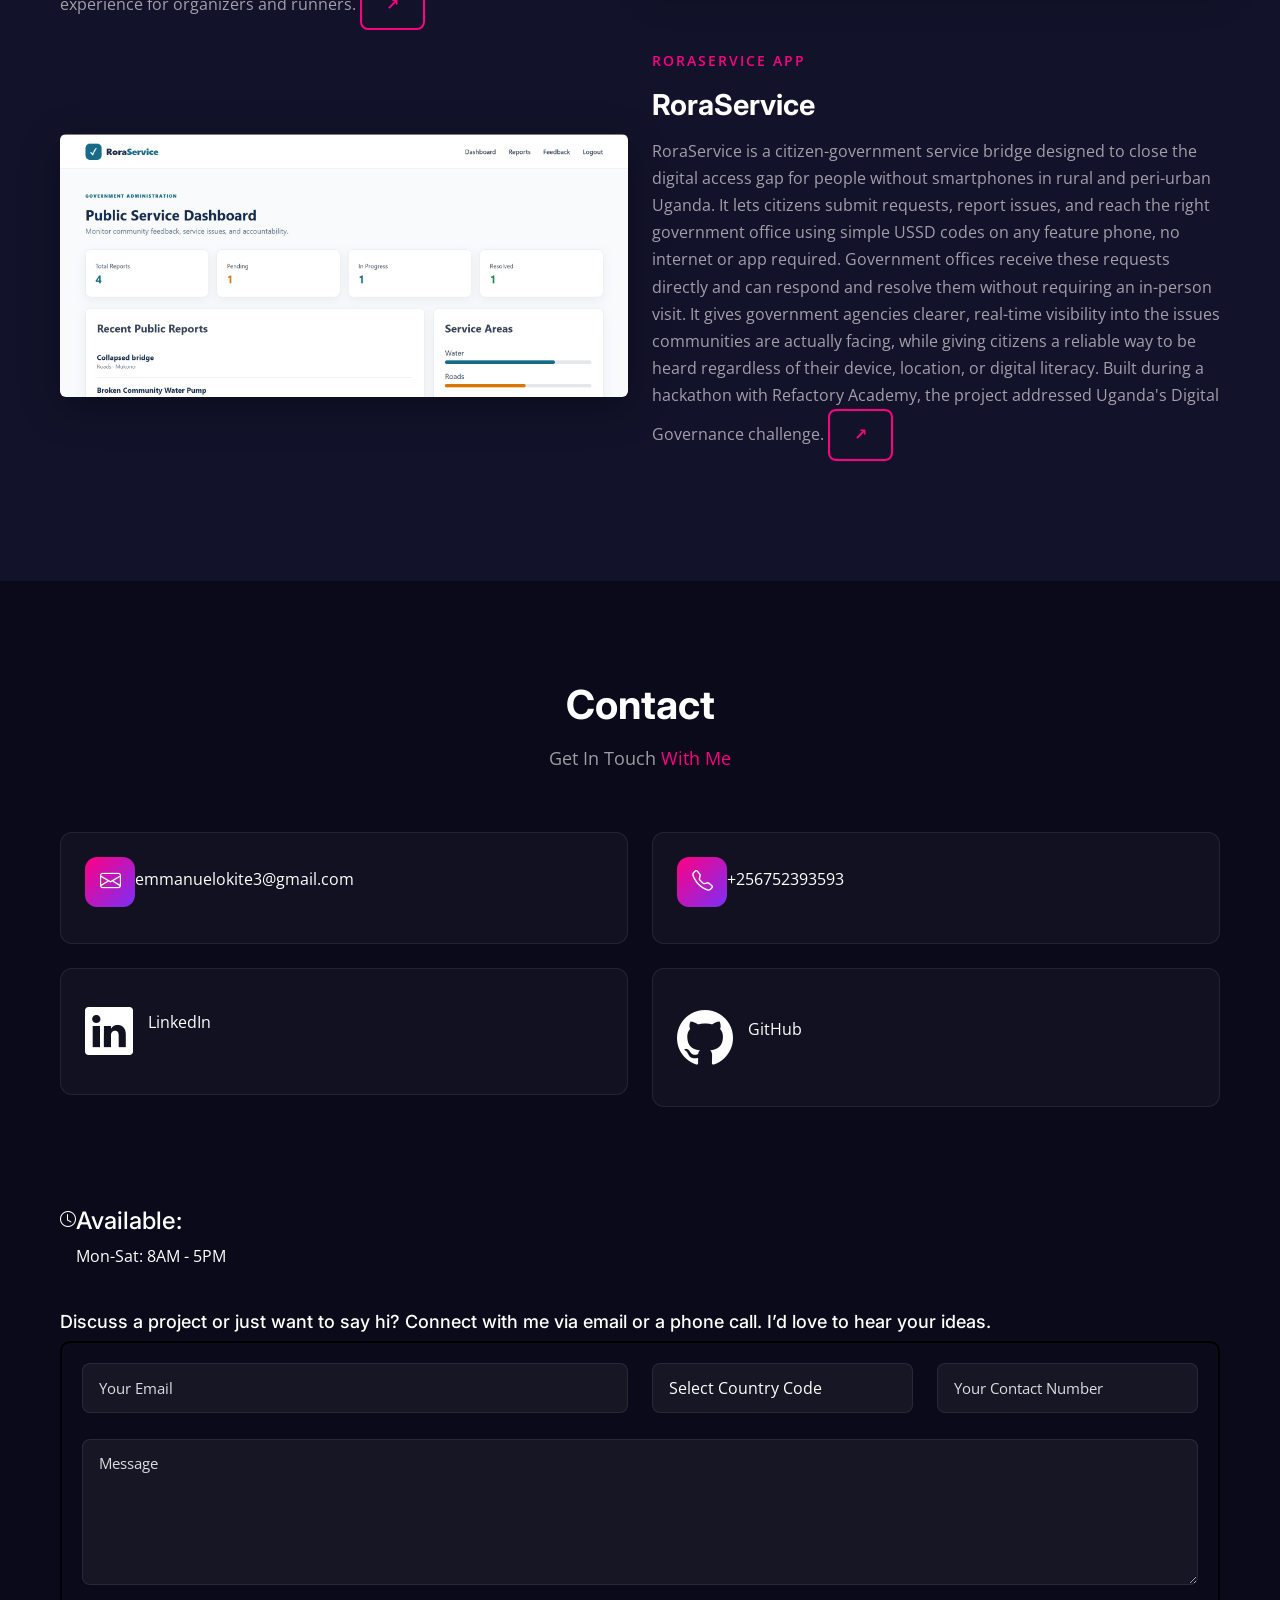
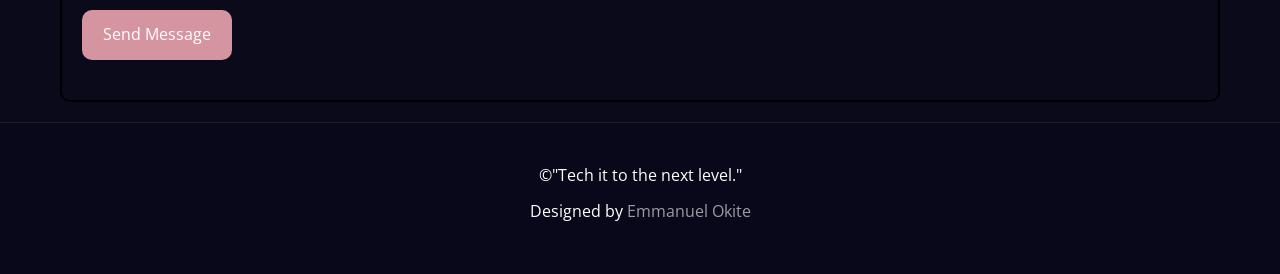
==== commit 4a5647e5: "edited the portfolio" ====
--- a/index.html
+++ b/index.html
@@ -43,41 +43,6 @@
             text-align: center;
             margin-left: 30%;
             padding: 30px;
-        }
-
-        /* ===== DARK MODE STYLES ===== */
-        body.dark-mode {
-            background-color: #121212;
-            color: #ffffff;
-        }
-
-        body.dark-mode .header,
-        body.dark-mode .section-bg,
-        body.dark-mode .about,
-        body.dark-mode .contact,
-        body.dark-mode .why-us,
-        body.dark-mode footer {
-            background-color: #1e1e1e !important;
-        }
-
-        body.dark-mode .icon-box {
-            background-color: #2a2a2a;
-        }
-
-        body.dark-mode .form-control {
-            background-color: #2a2a2a;
-            color: white;
-            border-color: #444;
-        }
-
-        body.dark-mode a {
-            color: #ffb6c1;
-        }
-
-        .theme-toggle {
-            cursor: pointer;
-            font-size: 22px;
-            margin-left: 15px;
         }
 
         /* Skills Section */
@@ -864,7 +829,6 @@
             </nav>
 
             <div class="header-actions d-flex align-items-center gap-2">
-                <i class="bi bi-moon-fill theme-toggle" id="themeToggle"></i>
                 <i class="bi bi-list mobile-nav-toggle" id="mobileNavToggle"></i>
             </div>
 
@@ -1419,29 +1383,6 @@
         integrity="sha384-YvpcrYf0tY3lHB60NNkmXc5s9fDVZLESaAA55NDzOxhy9GkcIdslK1eN7N6jIeHz"
         crossorigin="anonymous"></script>
         <script>
-    const toggleBtn = document.getElementById("themeToggle");
-    const body = document.body;
-
-    if (localStorage.getItem("theme") === "dark") {
-        body.classList.add("dark-mode");
-        toggleBtn.classList.remove("bi-moon-fill");
-        toggleBtn.classList.add("bi-sun-fill");
-    }
-
-    toggleBtn.addEventListener("click", function () {
-        body.classList.toggle("dark-mode");
-
-        if (body.classList.contains("dark-mode")) {
-            localStorage.setItem("theme", "dark");
-            toggleBtn.classList.remove("bi-moon-fill");
-            toggleBtn.classList.add("bi-sun-fill");
-        } else {
-            localStorage.setItem("theme", "light");
-            toggleBtn.classList.remove("bi-sun-fill");
-            toggleBtn.classList.add("bi-moon-fill");
-        }
-    });
-
     // Typing Animation - only roles
     const roles = [
         "Full-Stack Developer",
@@ -1483,36 +1424,6 @@
 
     // Start the animation
     setTimeout(typeRole, 500);
-
-    // Dark Mode Toggle
-    // const toggleBtn = document.getElementById("themeToggle");
-    // const body = document.body;
-
-    if (localStorage.getItem("theme") === "dark") {
-        body.classList.add("dark-mode");
-        toggleBtn.classList.remove("bi-moon-fill");
-        toggleBtn.classList.add("bi-sun-fill");
-    }
-
-    toggleBtn.addEventListener("click", function () {
-        body.classList.toggle("dark-mode");
-
-        if (body.classList.contains("dark-mode")) {
-            localStorage.setItem("theme", "dark");
-            toggleBtn.classList.remove("bi-moon-fill");
-            toggleBtn.classList.add("bi-sun-fill");
-        } else {
-            localStorage.setItem("theme", "light");
-            toggleBtn.classList.remove("bi-sun-fill");
-            toggleBtn.classList.add("bi-moon-fill");
-        }
-    });
-            
-        
-    
-
-    // Start the animation
-    setTimeout(typeRole, 500);
 </script>
 
 </body>
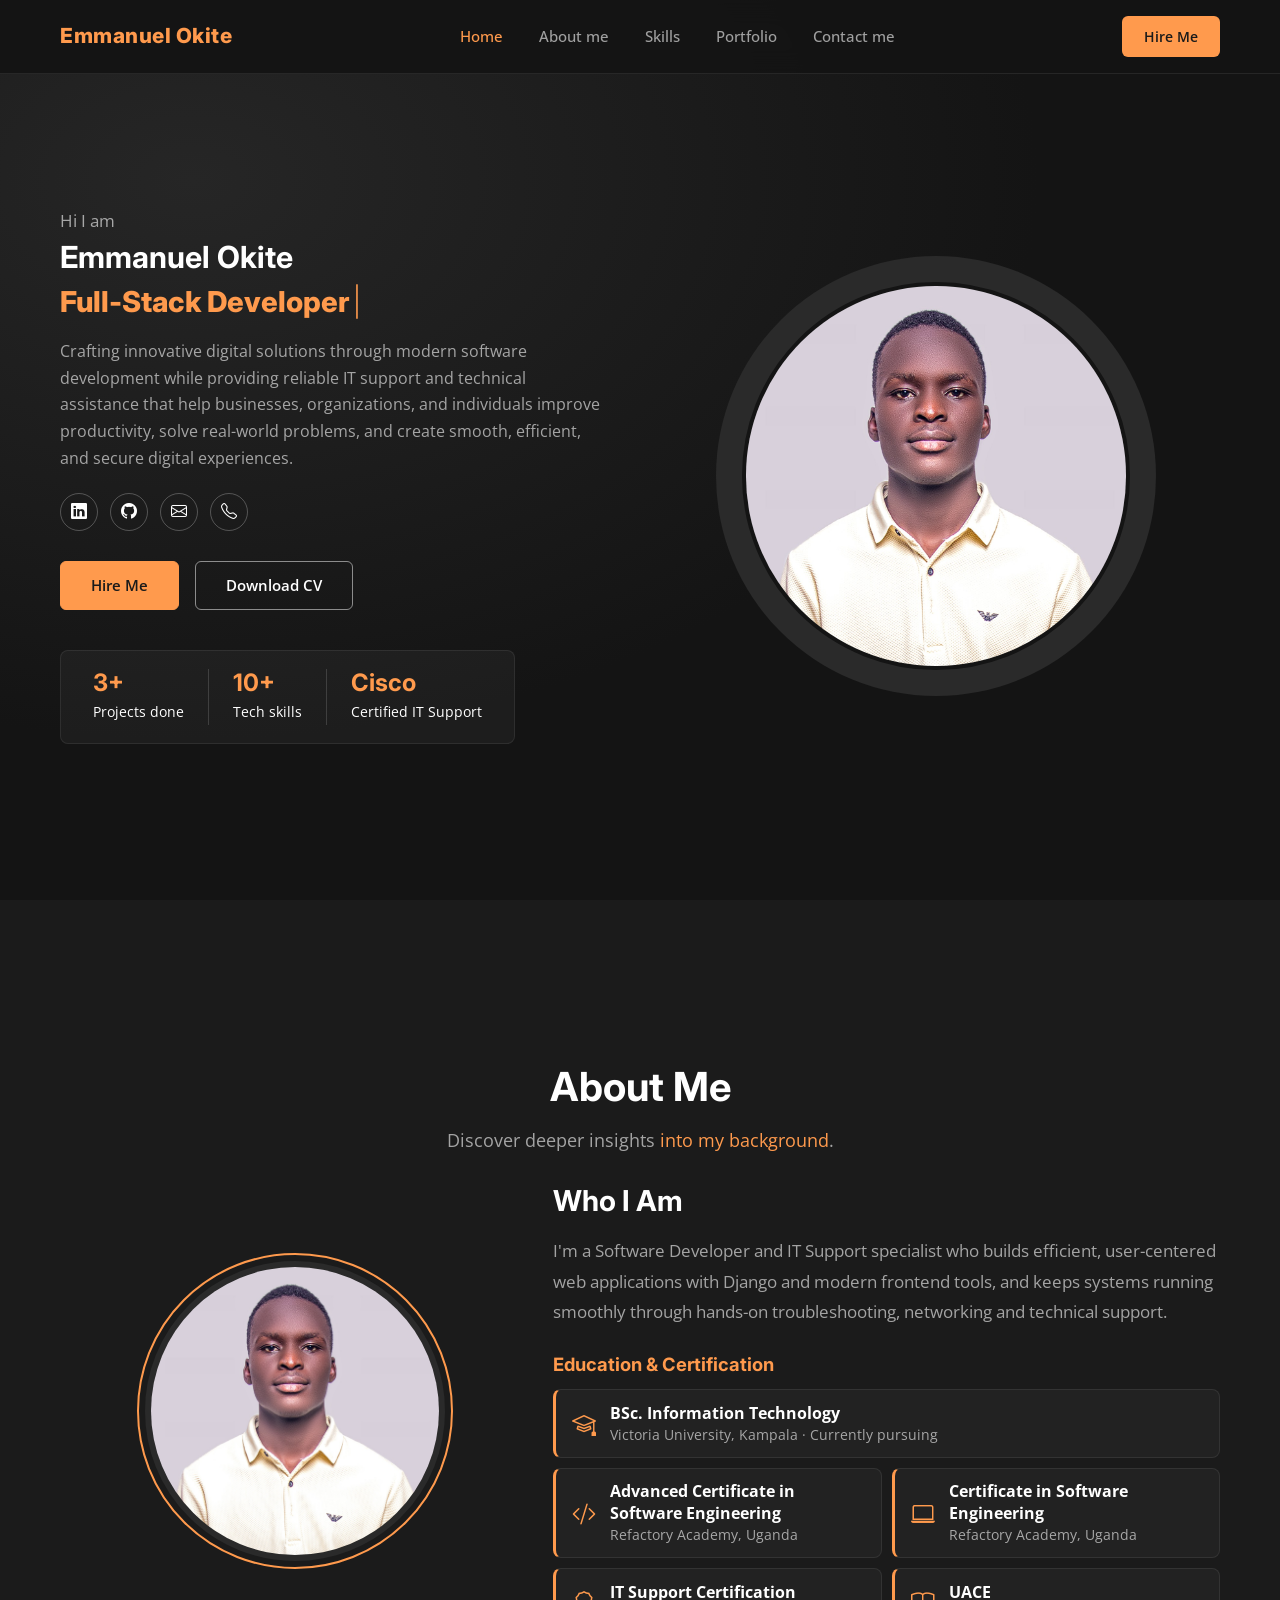
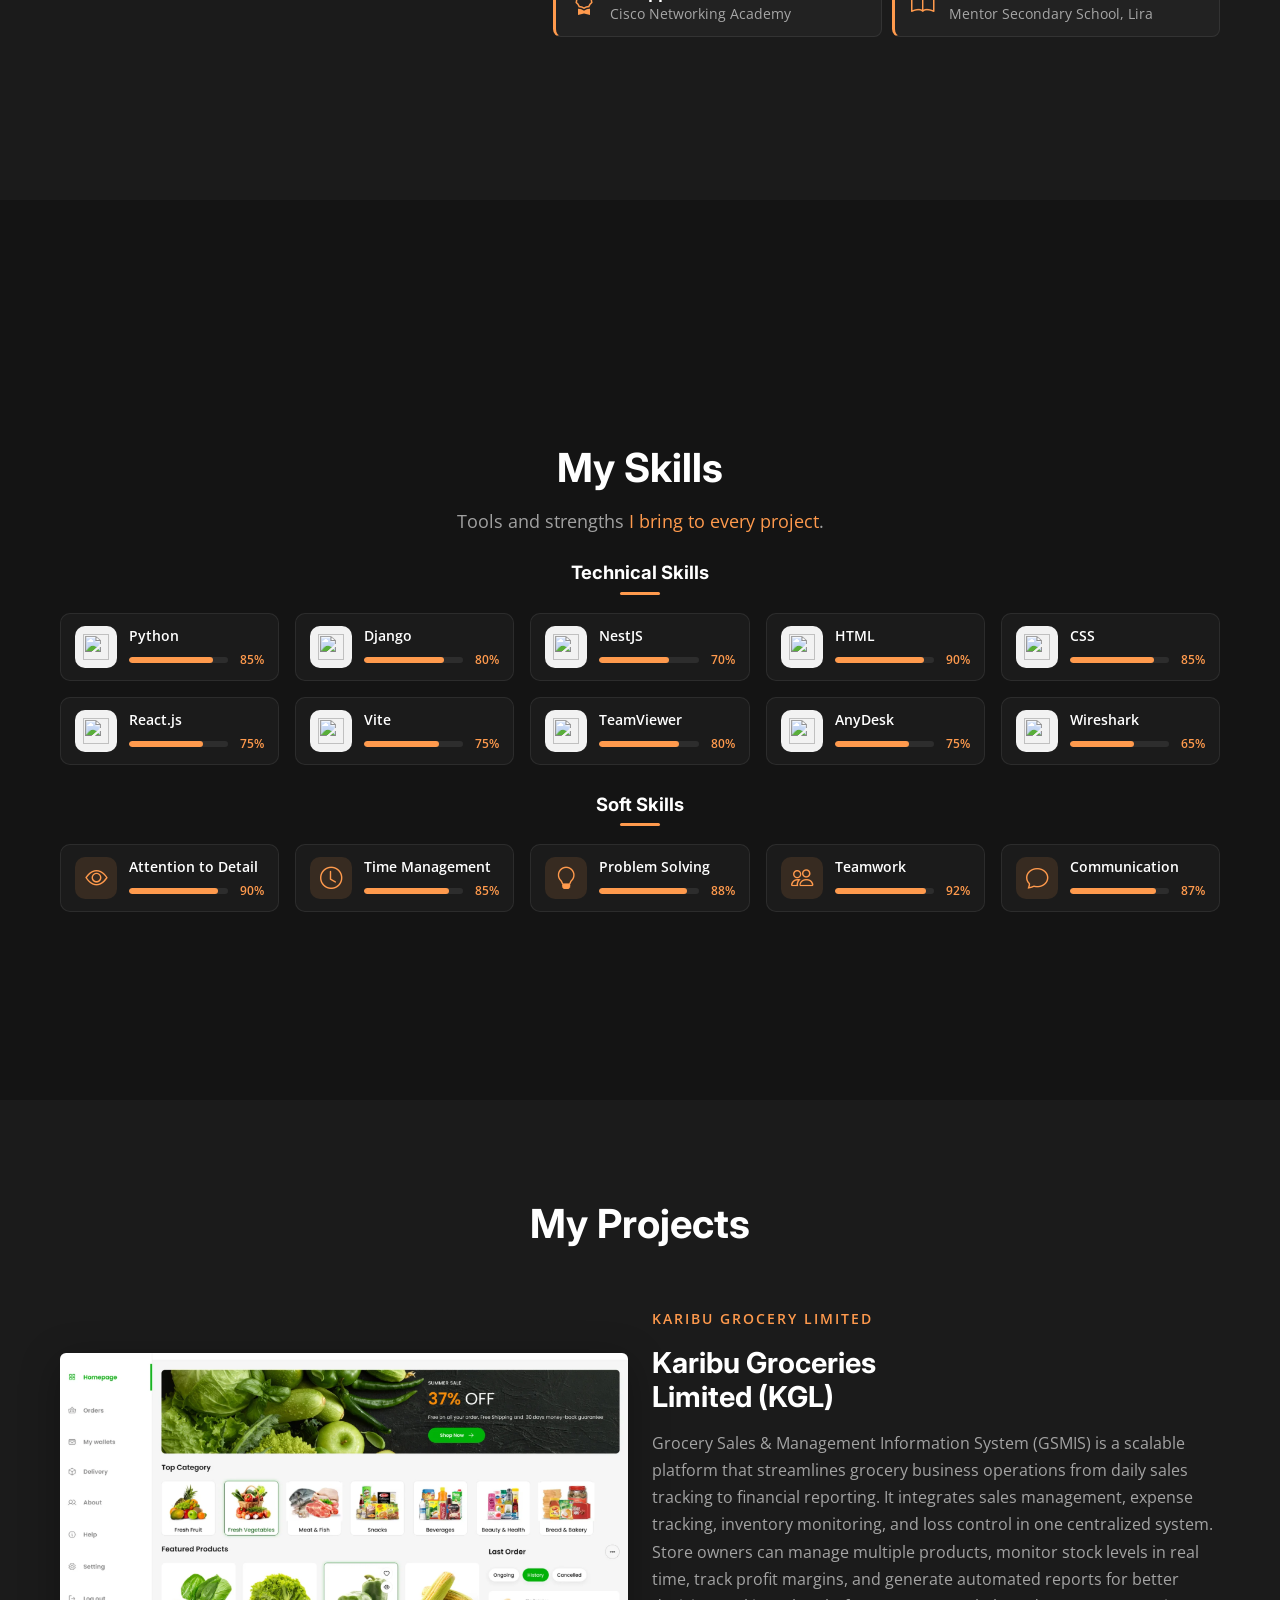
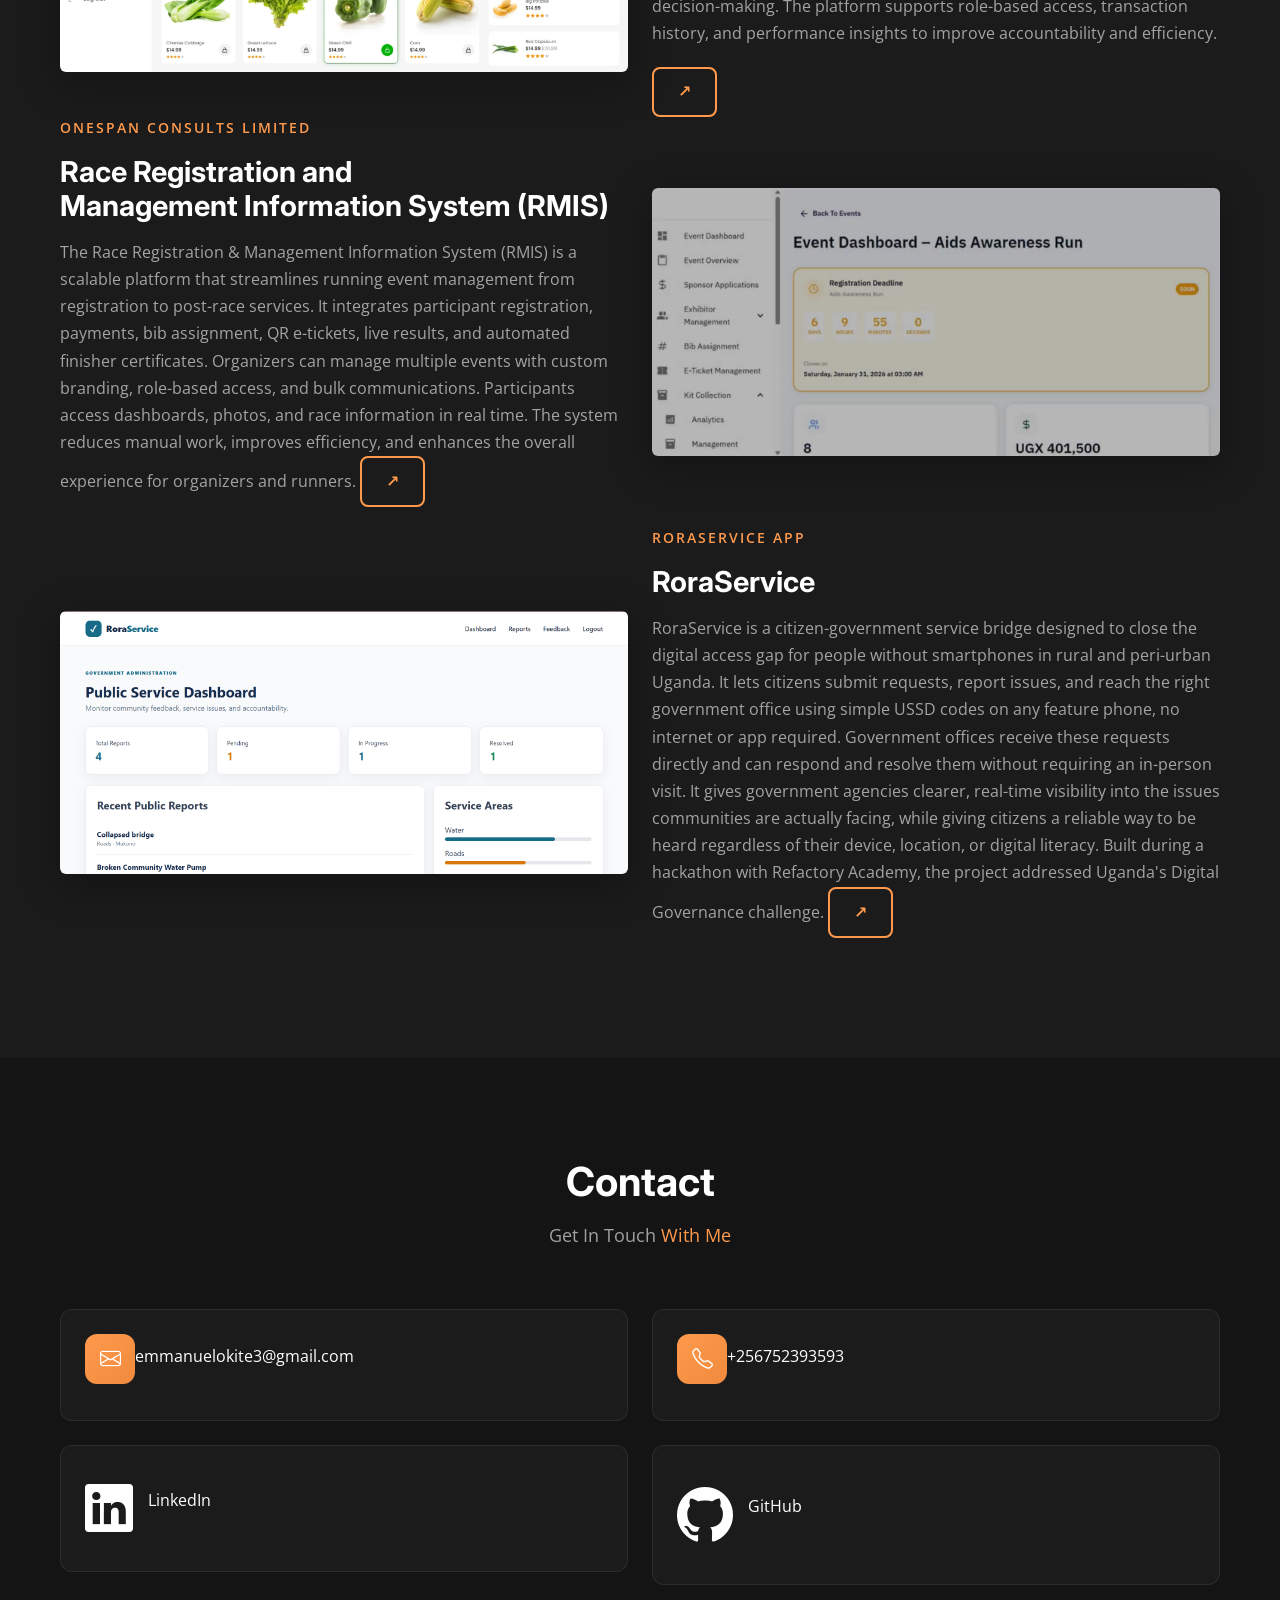
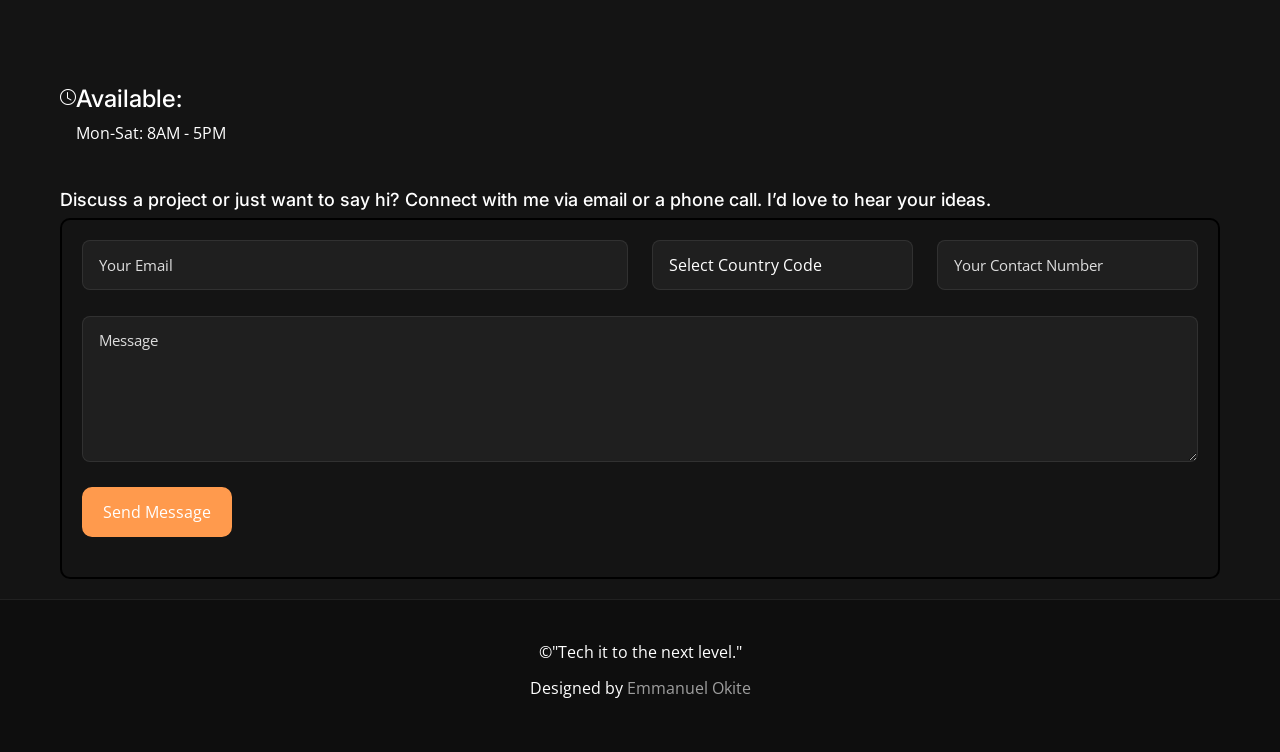
==== commit f286db22: "edited the skills page" ====
--- a/index.html
+++ b/index.html
@@ -35,7 +35,7 @@
 
     <style>
         .myform {
-            border: 2px solid pink;
+            border: 2px solid #ff9a4d;
             border-radius: 10px;
             display: flex;
             align-items: center;
@@ -45,765 +45,6 @@
             padding: 30px;
         }
 
-        /* Skills Section */
-.skills-section {
-  padding: 20px 0px;
-  background: transparent;
-  color: #fff;
-  text-align: center;
-}
-
-.skills-section h2 {
-  font-size: 2.2rem;
-  margin-bottom: 30px;
-}
-
-/* Grid Layout - 4 columns on desktop, responsive */
-.skills-grid{
-  display:grid;
-  grid-template-columns:repeat(auto-fit,minmax(140px,1fr));
-  gap:12px;
-}
-
-.soft-skills-grid{
-  display:grid;
-  grid-template-columns:repeat(auto-fit,minmax(140px,1fr));
-  gap:12px;
-  margin-top:20px;
-}
-
-/* Skill Cards */
-.skill-card{
-  padding:12px 8px;
-  background: rgba(255,255,255,0.05);
-  border: 1px solid rgba(255,255,255,0.1);
-  border-radius: 10px;
-  text-align: center;
-  transition: all 0.3s ease;
-  display: flex;
-  flex-direction: column;
-  align-items: center;
-  height: 100%;
-}
-
-/* .typed-role - make it bold */
-.typed-role {
-  font-size: clamp(1rem, 2vw, 1.3rem);
-  color: rgba(255, 255, 255, 0.9);
-  line-height: 1.5;
-  margin-bottom: 20px;
-  max-width: 600px;
-  margin-left: auto;
-  margin-right: auto;
-  font-weight: 700;
-}
-
-.soft-skill-card{
-  padding:12px 8px;
-  background: rgba(255,255,255,0.05);
-  border: 1px solid rgba(255,255,255,0.1);
-  border-radius: 10px;
-  text-align: center;
-  transition: all 0.3s ease;
-  display: flex;
-  flex-direction: column;
-  align-items: center;
-  height: 100%;
-}
-
-/* Icon */
-.skill-card img {
-  width: 40px;
-  height: 40px;
-  margin-bottom: 6px;
-  filter: brightness(1.2);
-}
-
-.soft-skill-card i {
-  font-size: 1.8rem;
-  margin-bottom: 6px;
-  color: #ff0080;
-}
-
-/* Text */
-.skill-card p,
-.soft-skill-card p {
-  font-size: 0.8rem;
-  font-weight: 500;
-  margin-bottom: 6px;
-}
-
-/* Progress Bar */
-.skill-progress {
-  width: 100%;
-  height: 6px;
-  background: rgba(255,255,255,0.1);
-  border-radius: 10px;
-  overflow: hidden;
-  margin-bottom: 4px;
-}
-
-.skill-bar {
-  height: 100%;
-  background: linear-gradient(90deg, #ff0080, #ff6b9d);
-  border-radius: 10px;
-  transition: width 1s ease-in-out;
-}
-
-.skill-percentage {
-  font-size: 0.75rem;
-  font-weight: 600;
-  color: #ff0080;
-}
-
-/* Hover Effect */
-.skill-card:hover,
-.soft-skill-card:hover {
-  transform: translateY(-4px);
-  box-shadow: 0 8px 20px rgba(255, 0, 128, 0.3);
-  border-color: #ff0080;
-}
-
-/* Active Card */
-.skill-card.active {
-  border: 2px solid #ff0080;
-  box-shadow: 0 0 20px rgba(255, 0, 128, 0.6);
-}
-
-/* Responsive */
-@media (max-width: 768px) {
-  .skills-grid {
-    grid-template-columns: repeat(2, 1fr);
-  }
-  .soft-skills-grid {
-    grid-template-columns: repeat(2, 1fr);
-  }
-}
-
-@media (max-width: 480px) {
-  .skills-grid {
-    grid-template-columns: 1fr;
-  }
-  .soft-skills-grid {
-    grid-template-columns: 1fr;
-  }
-}
-
-/* ====== HERO SECTION - PROFESSIONAL REDESIGN ====== */
-.hero-section {
-  position: relative;
-  min-height: 100vh;
-  display: flex;
-  align-items: center;
-  overflow: hidden;
-  background: linear-gradient(135deg, #0a0a1a 0%, #1a0a2e 30%, #16213e 60%, #0f3460 100%);
-}
-
-.hero-section::before {
-  content: '';
-  position: absolute;
-  inset: 0;
-  background: radial-gradient(ellipse at 20% 50%, rgba(255, 0, 128, 0.15) 0%, transparent 50%),
-              radial-gradient(ellipse at 80% 50%, rgba(0, 200, 255, 0.1) 0%, transparent 50%),
-              radial-gradient(ellipse at 50% 0%, rgba(138, 43, 226, 0.2) 0%, transparent 50%);
-  z-index: 0;
-}
-
-/* Animated border glow around image */
-.hero-image-wrapper {
-  position: relative;
-  z-index: 2;
-}
-
-.hero-image-wrapper::before {
-  content: '';
-  position: absolute;
-  inset: -3px;
-  border-radius: 50%;
-  background: conic-gradient(from 0deg, #ff0080, #7b2ff7, #00c8ff, #ff0080);
-  animation: rotate-border 4s linear infinite;
-  z-index: -1;
-}
-
-.hero-image-wrapper::after {
-  content: '';
-  position: absolute;
-  inset: 2px;
-  border-radius: 50%;
-  background: #0a0a1a;
-  z-index: -1;
-}
-
-@keyframes rotate-border {
-  0% { transform: rotate(0deg); }
-  100% { transform: rotate(360deg); }
-}
-
-/* Floating particles */
-.hero-particles {
-  position: absolute;
-  inset: 0;
-  z-index: 1;
-  overflow: hidden;
-  pointer-events: none;
-}
-
-.particle {
-  position: absolute;
-  width: 4px;
-  height: 4px;
-  background: rgba(255, 0, 128, 0.6);
-  border-radius: 50%;
-  animation: float-particle linear infinite;
-}
-
-.particle:nth-child(2) { left: 10%; animation-duration: 8s; animation-delay: 1s; background: rgba(0, 200, 255, 0.5); }
-.particle:nth-child(3) { left: 20%; animation-duration: 10s; animation-delay: 2s; background: rgba(138, 43, 226, 0.5); }
-.particle:nth-child(4) { left: 30%; animation-duration: 7s; animation-delay: 0.5s; background: rgba(255, 0, 128, 0.4); }
-.particle:nth-child(5) { left: 40%; animation-duration: 9s; animation-delay: 3s; background: rgba(0, 200, 255, 0.6); }
-.particle:nth-child(6) { left: 50%; animation-duration: 11s; animation-delay: 1.5s; background: rgba(138, 43, 226, 0.4); }
-.particle:nth-child(7) { left: 60%; animation-duration: 8s; animation-delay: 2.5s; background: rgba(255, 0, 128, 0.5); }
-.particle:nth-child(8) { left: 70%; animation-duration: 10s; animation-delay: 0.8s; background: rgba(0, 200, 255, 0.5); }
-.particle:nth-child(9) { left: 80%; animation-duration: 7s; animation-delay: 3.5s; background: rgba(138, 43, 226, 0.6); }
-.particle:nth-child(10) { left: 90%; animation-duration: 9s; animation-delay: 1.2s; background: rgba(255, 0, 128, 0.4); }
-
-@keyframes float-particle {
-  0% { transform: translateY(100vh) scale(0); opacity: 0; }
-  10% { opacity: 1; }
-  90% { opacity: 1; }
-  100% { transform: translateY(-10vh) scale(1); opacity: 0; }
-}
-
-/* Hero content */
-.hero-content {
-  position: relative;
-  z-index: 2;
-  text-align: center;
-}
-
-.hero-content h2 {
-  font-size: clamp(2rem, 5vw, 3.5rem);
-  font-weight: 800;
-  color: #fff;
-  line-height: 1.2;
-  margin-bottom: 20px;
-  text-shadow: 0 0 40px rgba(255, 0, 128, 0.3);
-}
-
-.hero-content h2 .gradient-text {
-  background: linear-gradient(135deg, #ff0080, #7b2ff7, #00c8ff);
-  -webkit-background-clip: text;
-  -webkit-text-fill-color: transparent;
-  background-clip: text;
-  animation: shimmer 3s ease-in-out infinite;
-  background-size: 200% auto;
-}
-
-@keyframes shimmer {
-  0%, 100% { background-position: 0% center; }
-  50% { background-position: 200% center; }
-}
-
-.hero-content p {
-  font-size: clamp(0.95rem, 2vw, 1.15rem);
-  color: rgba(255, 255, 255, 0.7);
-  line-height: 1.7;
-  margin-bottom: 30px;
-  max-width: 600px;
-  margin-left: auto;
-  margin-right: auto;
-}
-
-.hero-image {
-  width: clamp(200px, 30vw, 350px);
-  height: clamp(200px, 30vw, 350px);
-  object-fit: cover;
-  border-radius: 50%;
-  position: relative;
-  z-index: 2;
-  animation: float-image 6s ease-in-out infinite;
-}
-
-@keyframes float-image {
-  0%, 100% { transform: translateY(0); }
-  50% { transform: translateY(-15px); }
-}
-
-/* Animated badges */
-.hero-badge {
-  display: inline-block;
-  padding: 8px 20px;
-  background: rgba(255, 0, 128, 0.15);
-  border: 1px solid rgba(255, 0, 128, 0.3);
-  border-radius: 50px;
-  color: #ff0080;
-  font-size: 0.85rem;
-  font-weight: 600;
-  letter-spacing: 1px;
-  text-transform: uppercase;
-  margin-bottom: 20px;
-  animation: pulse-glow 2s ease-in-out infinite;
-}
-
-@keyframes pulse-glow {
-  0%, 100% { box-shadow: 0 0 10px rgba(255, 0, 128, 0.2); }
-  50% { box-shadow: 0 0 25px rgba(255, 0, 128, 0.4); }
-}
-
-/* CTA Buttons */
-.hero-btn {
-  display: inline-block;
-  padding: 14px 36px;
-  border-radius: 50px;
-  font-weight: 600;
-  font-size: 0.95rem;
-  text-decoration: none;
-  transition: all 0.3s ease;
-  margin: 6px;
-  cursor: pointer;
-  border: none;
-}
-
-.hero-btn-primary {
-  background: linear-gradient(135deg, #ff0080, #7b2ff7);
-  color: #fff;
-  box-shadow: 0 8px 30px rgba(255, 0, 128, 0.3);
-}
-
-.hero-btn-primary:hover {
-  transform: translateY(-3px);
-  box-shadow: 0 12px 40px rgba(255, 0, 128, 0.5);
-  color: #fff;
-}
-
-.hero-btn-outline {
-  background: transparent;
-  color: #fff;
-  border: 2px solid rgba(255, 255, 255, 0.3);
-}
-
-.hero-btn-outline:hover {
-  border-color: #ff0080;
-  color: #ff0080;
-  transform: translateY(-3px);
-}
-
-/* Grid lines background */
-.hero-grid-bg {
-  position: absolute;
-  inset: 0;
-  z-index: 0;
-  background-image: 
-    linear-gradient(rgba(255, 0, 128, 0.03) 1px, transparent 1px),
-    linear-gradient(90deg, rgba(255, 0, 128, 0.03) 1px, transparent 1px);
-  background-size: 60px 60px;
-  animation: grid-move 20s linear infinite;
-}
-
-@keyframes grid-move {
-  0% { transform: translate(0, 0); }
-  100% { transform: translate(60px, 60px); }
-}
-
-/* Responsive */
-@media (max-width: 768px) {
-  .hero-section {
-    min-height: 90vh;
-  }
-  .hero-content {
-    padding: 0 20px;
-  }
-  .hero-content p {
-    margin-left: 0;
-    margin-right: 0;
-  }
-}
-
-.skills-section h2 {
-  font-size: 2.2rem;
-  margin-bottom: 30px;
-}
-
-/* Grid Layout - 4 columns on desktop, responsive */
-.skills-grid{
-  display:grid;
-  grid-template-columns:repeat(auto-fit,minmax(140px,1fr));
-  gap:12px;
-}
-
-.soft-skills-grid{
-  display:grid;
-  grid-template-columns:repeat(auto-fit,minmax(140px,1fr));
-  gap:12px;
-  margin-top:20px;
-}
-
-/* Skill Cards */
-.skill-card{
-  padding:12px 8px;
-  background: rgba(255,255,255,0.05);
-  border: 1px solid rgba(255,255,255,0.1);
-  border-radius: 10px;
-  text-align: center;
-  transition: all 0.3s ease;
-  display: flex;
-  flex-direction: column;
-  align-items: center;
-  height: 100%;
-}
-
-.soft-skill-card{
-  padding:12px 8px;
-  background: rgba(255,255,255,0.05);
-  border: 1px solid rgba(255,255,255,0.1);
-  border-radius: 10px;
-  text-align: center;
-  transition: all 0.3s ease;
-  display: flex;
-  flex-direction: column;
-  align-items: center;
-  height: 100%;
-}
-
-/* Icon */
-.skill-card img {
-  width: 40px;
-  height: 40px;
-  margin-bottom: 6px;
-  filter: brightness(1.2);
-}
-
-.soft-skill-card i {
-  font-size: 1.8rem;
-  margin-bottom: 6px;
-  color: #ff0080;
-}
-
-/* Text */
-.skill-card p,
-.soft-skill-card p {
-  font-size: 0.8rem;
-  font-weight: 500;
-  margin-bottom: 6px;
-}
-
-/* Progress Bar */
-.skill-progress {
-  width: 100%;
-  height: 6px;
-  background: rgba(255,255,255,0.1);
-  border-radius: 10px;
-  overflow: hidden;
-  margin-bottom: 4px;
-}
-
-.skill-bar {
-  height: 100%;
-  background: linear-gradient(90deg, #ff0080, #ff6b9d);
-  border-radius: 10px;
-  transition: width 1s ease-in-out;
-}
-
-.skill-percentage {
-  font-size: 0.75rem;
-  font-weight: 600;
-  color: #ff0080;
-}
-
-/* Hover Effect */
-.skill-card:hover,
-.soft-skill-card:hover {
-  transform: translateY(-4px);
-  box-shadow: 0 8px 20px rgba(255, 0, 128, 0.3);
-  border-color: #ff0080;
-}
-
-/* Active Card */
-.skill-card.active {
-  border: 2px solid #ff0080;
-  box-shadow: 0 0 20px rgba(255, 0, 128, 0.6);
-}
-
-/* Responsive */
-@media (max-width: 768px) {
-  .skills-grid {
-    grid-template-columns: repeat(2, 1fr);
-  }
-  .soft-skills-grid {
-    grid-template-columns: repeat(2, 1fr);
-  }
-}
-
-@media (max-width: 480px) {
-  .skills-grid {
-    grid-template-columns: 1fr;
-  }
-  .soft-skills-grid {
-    grid-template-columns: 1fr;
-  }
-}
-
-/* ====== HERO SECTION - PROFESSIONAL REDESIGN ====== */
-.hero-section {
-  position: relative;
-  min-height: 100vh;
-  display: flex;
-  align-items: center;
-  overflow: hidden;
-  background: linear-gradient(135deg, #0a0a1a 0%, #1a0a2e 30%, #16213e 60%, #0f3460 100%);
-}
-
-.hero-section::before {
-  content: '';
-  position: absolute;
-  inset: 0;
-  background: radial-gradient(ellipse at 20% 50%, rgba(255, 0, 128, 0.15) 0%, transparent 50%),
-              radial-gradient(ellipse at 80% 50%, rgba(0, 200, 255, 0.1) 0%, transparent 50%),
-              radial-gradient(ellipse at 50% 0%, rgba(138, 43, 226, 0.2) 0%, transparent 50%);
-  z-index: 0;
-}
-
-/* Animated border glow around image */
-.hero-image-wrapper {
-  position: relative;
-  z-index: 2;
-}
-
-.hero-image-wrapper::before {
-  content: '';
-  position: absolute;
-  inset: -3px;
-  border-radius: 50%;
-  background: conic-gradient(from 0deg, #ff0080, #7b2ff7, #00c8ff, #ff0080);
-  animation: rotate-border 4s linear infinite;
-  z-index: -1;
-}
-
-.hero-image-wrapper::after {
-  content: '';
-  position: absolute;
-  inset: 2px;
-  border-radius: 50%;
-  background: #0a0a1a;
-  z-index: -1;
-}
-
-@keyframes rotate-border {
-  0% { transform: rotate(0deg); }
-  100% { transform: rotate(360deg); }
-}
-
-/* Floating particles */
-.hero-particles {
-  position: absolute;
-  inset: 0;
-  z-index: 1;
-  overflow: hidden;
-  pointer-events: none;
-}
-
-.particle {
-  position: absolute;
-  width: 4px;
-  height: 4px;
-  background: rgba(255, 0, 128, 0.6);
-  border-radius: 50%;
-  animation: float-particle linear infinite;
-}
-
-.particle:nth-child(2) { left: 10%; animation-duration: 8s; animation-delay: 1s; background: rgba(0, 200, 255, 0.5); }
-.particle:nth-child(3) { left: 20%; animation-duration: 10s; animation-delay: 2s; background: rgba(138, 43, 226, 0.5); }
-.particle:nth-child(4) { left: 30%; animation-duration: 7s; animation-delay: 0.5s; background: rgba(255, 0, 128, 0.4); }
-.particle:nth-child(5) { left: 40%; animation-duration: 9s; animation-delay: 3s; background: rgba(0, 200, 255, 0.6); }
-.particle:nth-child(6) { left: 50%; animation-duration: 11s; animation-delay: 1.5s; background: rgba(138, 43, 226, 0.4); }
-.particle:nth-child(7) { left: 60%; animation-duration: 8s; animation-delay: 2.5s; background: rgba(255, 0, 128, 0.5); }
-.particle:nth-child(8) { left: 70%; animation-duration: 10s; animation-delay: 0.8s; background: rgba(0, 200, 255, 0.5); }
-.particle:nth-child(9) { left: 80%; animation-duration: 7s; animation-delay: 3.5s; background: rgba(138, 43, 226, 0.6); }
-.particle:nth-child(10) { left: 90%; animation-duration: 9s; animation-delay: 1.2s; background: rgba(255, 0, 128, 0.4); }
-
-@keyframes float-particle {
-  0% { transform: translateY(100vh) scale(0); opacity: 0; }
-  10% { opacity: 1; }
-  90% { opacity: 1; }
-  100% { transform: translateY(-10vh) scale(1); opacity: 0; }
-}
-
-/* Hero content */
-.hero-content {
-  position: relative;
-  z-index: 2;
-  text-align: center;
-}
-
-.hero-content h2 {
-  font-size: clamp(2rem, 5vw, 3.5rem);
-  font-weight: 800;
-  color: #fff;
-  line-height: 1.2;
-  margin-bottom: 20px;
-  text-shadow: 0 0 40px rgba(255, 0, 128, 0.3);
-}
-
-.hero-content h2 .gradient-text {
-  background: linear-gradient(135deg, #ff0080, #7b2ff7, #00c8ff);
-  -webkit-background-clip: text;
-  -webkit-text-fill-color: transparent;
-  background-clip: text;
-  animation: shimmer 3s ease-in-out infinite;
-  background-size: 200% auto;
-}
-
-@keyframes shimmer {
-  0%, 100% { background-position: 0% center; }
-  50% { background-position: 200% center; }
-}
-
-.hero-content p {
-  font-size: clamp(0.95rem, 2vw, 1.15rem);
-  color: rgba(255, 255, 255, 0.7);
-  line-height: 1.7;
-  margin-bottom: 30px;
-  max-width: 600px;
-  margin-left: auto;
-  margin-right: auto;
-}
-
-.hero-image {
-  width: clamp(200px, 30vw, 350px);
-  height: clamp(200px, 30vw, 350px);
-  object-fit: cover;
-  border-radius: 50%;
-  position: relative;
-  z-index: 2;
-  animation: float-image 6s ease-in-out infinite;
-}
-
-@keyframes float-image {
-  0%, 100% { transform: translateY(0); }
-  50% { transform: translateY(-15px); }
-}
-
-/* Animated badges */
-.hero-badge {
-  display: inline-block;
-  padding: 8px 20px;
-  background: rgba(255, 0, 128, 0.15);
-  border: 1px solid rgba(255, 0, 128, 0.3);
-  border-radius: 50px;
-  color: #ff0080;
-  font-size: 0.85rem;
-  font-weight: 600;
-  letter-spacing: 1px;
-  text-transform: uppercase;
-  margin-bottom: 20px;
-  animation: pulse-glow 2s ease-in-out infinite;
-}
-
-@keyframes pulse-glow {
-  0%, 100% { box-shadow: 0 0 10px rgba(255, 0, 128, 0.2); }
-  50% { box-shadow: 0 0 25px rgba(255, 0, 128, 0.4); }
-}
-
-/* CTA Buttons */
-.hero-btn {
-  display: inline-block;
-  padding: 14px 36px;
-  border-radius: 50px;
-  font-weight: 600;
-  font-size: 0.95rem;
-  text-decoration: none;
-  transition: all 0.3s ease;
-  margin: 6px;
-  cursor: pointer;
-  border: none;
-}
-
-.hero-btn-primary {
-  background: linear-gradient(135deg, #ff0080, #7b2ff7);
-  color: #fff;
-  box-shadow: 0 8px 30px rgba(255, 0, 128, 0.3);
-}
-
-.hero-btn-primary:hover {
-  transform: translateY(-3px);
-  box-shadow: 0 12px 40px rgba(255, 0, 128, 0.5);
-  color: #fff;
-}
-
-.hero-btn-outline {
-  background: transparent;
-  color: #fff;
-  border: 2px solid rgba(255, 255, 255, 0.3);
-}
-
-.hero-btn-outline:hover {
-  border-color: #ff0080;
-  color: #ff0080;
-  transform: translateY(-3px);
-}
-
-/* Grid lines background */
-.hero-grid-bg {
-  position: absolute;
-  inset: 0;
-  z-index: 0;
-  background-image: 
-    linear-gradient(rgba(255, 0, 128, 0.03) 1px, transparent 1px),
-    linear-gradient(90deg, rgba(255, 0, 128, 0.03) 1px, transparent 1px);
-  background-size: 60px 60px;
-  animation: grid-move 20s linear infinite;
-}
-
-@keyframes grid-move {
-  0% { transform: translate(0, 0); }
-  100% { transform: translate(60px, 60px); }
-}
-
-/* Responsive */
-@media (max-width: 768px) {
-  .hero-section {
-    min-height: 90vh;
-  }
-  .hero-content {
-    padding: 0 20px;
-  }
-  .hero-content p {
-    margin-left: 0;
-    margin-right: 0;
-  }
-}
-
-#about{
-  min-height:100vh;          /* full screen height */
-  display:flex;
-  align-items:center;        /* vertical centering */
-  padding:40px 0;            /* reduce huge spacing */
-}
-
-#about .section-header{
-  margin-bottom:20px;
-}
-
-#about h3{
-  margin-bottom:10px;
-}
-
-#about p{
-  margin-bottom:8px;
-}
-
-#about ul{
-  margin-bottom:0;
-}
-
-.about-photo{
-  max-width:180px;
-}
-
-#about .content{
-  font-size:15px;
-  line-height:1.5;
-}
 
     </style>
 </head>
@@ -811,66 +52,73 @@
 <body>
 
     <!-- ======= Header ======= -->
-    <header id="header" class="header glass-nav">
+    <header id="header" class="header">
         <div class="container d-flex align-items-center justify-content-between">
 
-            <a href="index.html" class="logo d-flex align-items-center">
-                <h1>&lt;Emmanuel Okite /&gt;</h1>
+            <a href="#hero" class="logo d-flex align-items-center">
+                <h1>Emmanuel Okite</h1>
             </a>
 
             <nav id="navbar" class="navbar">
                 <ul>
                     <li><a href="#hero" class="nav-link active">Home</a></li>
-                    <li><a href="#about" class="nav-link">About Me</a></li>
-                    <li><a href="#why-us" class="nav-link">Projects</a></li>
-                    <li><a href="#contact" class="nav-link">Contact</a></li>
-                    <li><a href="#hireme" class="nav-link nav-cta">Hire me</a></li>
+                    <li><a href="#about" class="nav-link">About me</a></li>
+                    <li><a href="#skills" class="nav-link">Skills</a></li>
+                    <li><a href="#why-us" class="nav-link">Portfolio</a></li>
+                    <li><a href="#contact" class="nav-link">Contact me</a></li>
                 </ul>
             </nav>
 
-            <div class="header-actions d-flex align-items-center gap-2">
+            <div class="header-actions d-flex align-items-center">
+                <a href="#hireme" class="btn-hire">Hire Me</a>
                 <i class="bi bi-list mobile-nav-toggle" id="mobileNavToggle"></i>
             </div>
 
         </div>
     </header>
 
-    
+    <!-- ======= Hero Section ======= -->
     <section id="hero" class="hero-section">
-      <div class="hero-grid-bg"></div>
-      <div class="hero-particles">
-        <div class="particle"></div>
-        <div class="particle"></div>
-        <div class="particle"></div>
-        <div class="particle"></div>
-        <div class="particle"></div>
-        <div class="particle"></div>
-        <div class="particle"></div>
-        <div class="particle"></div>
-        <div class="particle"></div>
-        <div class="particle"></div>
-      </div>
       <div class="container">
         <div class="row align-items-center">
           <div class="col-lg-6 order-2 order-lg-1">
             <div class="hero-content">
-              
-               <h2 data-aos="fade-up">Hi, I'm <span class="gradient-text">Emmanuel Okite</span></h2>
-               <p data-aos="fade-up" data-aos-delay="100" id="typed-role" class="typed-role"></p>
-               <p style="font-size: clamp(0.9rem, 1.5vw, 1.1rem); color: rgba(255,255,255,0.5); margin-bottom: 10px; max-width: 600px; margin-left: auto; margin-right: auto;">Crafting innovative digital solutions through modern software development while providing reliable IT support and technical assistance that help businesses, organizations, and individuals improve productivity, solve real-world problems, and create smooth, efficient, and secure digital experiences in today’s technology-driven world.</p>
-              <div class="d-flex justify-content-center flex-wrap" data-aos="fade-up" data-aos-delay="200">
-                <a href="https://docs.google.com/document/d/1GUZpZGOF1_zFL_L3qM2r33L8h0W7OfX1_2a4U0M_GVY/edit?tab=t.0" 
-                   class="hero-btn hero-btn-primary" target="_blank">
-                  Download Resume
-                </a>
-                <a href="#contact" class="hero-btn hero-btn-outline">
-                  Get In Touch
-                </a>
+              <p class="hero-greeting">Hi I am</p>
+              <h2 class="hero-name">Emmanuel Okite</h2>
+              <h1 class="hero-role" id="typed-role">Full-Stack Developer</h1>
+              <p class="hero-desc">Crafting innovative digital solutions through modern software development while providing reliable IT support and technical assistance that help businesses, organizations, and individuals improve productivity, solve real-world problems, and create smooth, efficient, and secure digital experiences.</p>
+
+              <div class="hero-socials">
+                <a href="https://www.linkedin.com/in/emmanuel-okite-037433367" target="_blank" rel="noopener" aria-label="LinkedIn"><i class="bi bi-linkedin"></i></a>
+                <a href="https://github.com/EmmanuelOkite?tab=repositories" target="_blank" rel="noopener" aria-label="GitHub"><i class="bi bi-github"></i></a>
+                <a href="mailto:emmanuelokite3@gmail.com" aria-label="Email"><i class="bi bi-envelope"></i></a>
+                <a href="tel:+256752393593" aria-label="Phone"><i class="bi bi-telephone"></i></a>
+              </div>
+
+              <div class="hero-buttons">
+                <a href="#hireme" class="hero-btn hero-btn-primary">Hire Me</a>
+                <a href="https://docs.google.com/document/d/1GUZpZGOF1_zFL_L3qM2r33L8h0W7OfX1_2a4U0M_GVY/edit?tab=t.0"
+                   class="hero-btn hero-btn-outline" target="_blank" rel="noopener">Download CV</a>
+              </div>
+
+              <div class="hero-stats">
+                <div class="hero-stat">
+                  <h4>3+</h4>
+                  <span>Projects done</span>
+                </div>
+                <div class="hero-stat">
+                  <h4>10+</h4>
+                  <span>Tech skills</span>
+                </div>
+                <div class="hero-stat">
+                  <h4>Cisco</h4>
+                  <span>Certified IT Support</span>
+                </div>
               </div>
             </div>
           </div>
           <div class="col-lg-6 order-1 order-lg-2 text-center">
-            <div class="hero-image-wrapper" data-aos="zoom-out" data-aos-delay="200">
+            <div class="hero-photo">
               <img src="./images/emmaokite.jpeg" class="hero-image" alt="Emmanuel Okite">
             </div>
           </div>
@@ -881,232 +129,204 @@
     <main id="main">
 
         <!-- ======= About Section ======= -->
-        <!-- ======= About Section ======= -->
-<section id="about" class="about">
-    <div class="container" data-aos="fade-up">
-
-        <div class="section-header">
-            <h2>About Me</h2>
-            <p>Discover deeper insights <span>into my background</span>.</p>
-        </div>
-
-        <!-- Row Start -->
-        <div class="row gy-4 align-items-start">
-
-            <!-- Image Column -->
-            <div class="col-lg-4 text-center">
-                <img src="./images/emmaokite.jpeg"
-                     class="img-fluid rounded-circle about-photo"
-                     alt="Profile Image"
-                     data-aos="fade-up"
-                     data-aos-delay="100"
-                     style="max-width:220px;">
-            </div>
-
-            <!-- Content + Skills Column -->
-            <div class="col-lg-8" data-aos="fade-up" data-aos-delay="300">
-
-                <div class="content ps-0 ps-lg-5">
-
-                    <h3>WHO I AM</h3>
-
-                    <p>
-                        <i class="bi bi-check2-all"></i>
-                        I am a dedicated Software Developer and IT Support enthusiast, focused on building efficient, scalable, and user-centered web applications. With strong experience in Django and modern frontend technologies, I enjoy transforming ideas into functional digital solutions that improve business operations. 
-                    </p>
-
-                    <p>
-                        <i class="bi bi-check2-all"></i>
-                        Alongside software development, I hold a Cisco Networking Academy IT Support certification, which provided hands-on experience in troubleshooting hardware and software issues, managing networks, performing system maintenance, and delivering effective technical support. This combination allows me to create robust applications while ensuring smooth and reliable system operations.
-                    </p>
-                    <p>
-                        <i class="bi bi-check2-all"></i>
-                        Additionally, I hold a Uganda Advanced Certificate of
-                        Education (UACE) from Mentor Secondary School, Lira City.
-                    </p>
-
-                    <h5 class="text-center"
-                        style="font-family: 'Times New Roman', Times, serif; text-decoration: underline;">
-                        MY TECHNICAL SKILLS
-                    </h5>
-
-                    <!-- Skills Section -->
-                    <section class="skills-section" id="skills">
-
-    <div class="skills-grid">
-
-        <div class="skill-card">
-            <img src="https://cdn.jsdelivr.net/gh/devicons/devicon/icons/python/python-original.svg">
-            <p>Python</p>
-            <div class="skill-progress">
-                <div class="skill-bar" style="width: 85%"></div>
-            </div>
-            <span class="skill-percentage">85%</span>
-        </div>
-
-        <div class="skill-card">
-            <img src="https://cdn.jsdelivr.net/gh/devicons/devicon/icons/django/django-plain.svg">
-            <p>Django</p>
-            <div class="skill-progress">
-                <div class="skill-bar" style="width: 80%"></div>
-            </div>
-            <span class="skill-percentage">80%</span>
-        </div>
-
-        <div class="skill-card">
-            <img src="https://cdn.jsdelivr.net/gh/devicons/devicon@latest/icons/nestjs/nestjs-original.svg">
-            <p>NestJS</p>
-            <div class="skill-progress">
-                <div class="skill-bar" style="width: 70%"></div>
-            </div>
-            <span class="skill-percentage">70%</span>
-        </div>
-
-        <div class="skill-card">
-            <img src="https://cdn.jsdelivr.net/gh/devicons/devicon/icons/html5/html5-original.svg">
-            <p>HTML</p>
-            <div class="skill-progress">
-                <div class="skill-bar" style="width: 90%"></div>
-            </div>
-            <span class="skill-percentage">90%</span>
-        </div>
-
-        <div class="skill-card">
-            <img src="https://cdn.jsdelivr.net/gh/devicons/devicon/icons/react/react-original.svg">
-            <p>React.js</p>
-            <div class="skill-progress">
-                <div class="skill-bar" style="width: 75%"></div>
-            </div>
-            <span class="skill-percentage">75%</span>
-        </div>
-
-        <div class="skill-card">
-            <img src="https://cdn.jsdelivr.net/gh/devicons/devicon/icons/css3/css3-original.svg">
-            <p>CSS</p>
-            <div class="skill-progress">
-                <div class="skill-bar" style="width: 85%"></div>
-            </div>
-            <span class="skill-percentage">85%</span>
-        </div>
-
-        <div class="skill-card">
-            <img src="https://cdn.jsdelivr.net/gh/devicons/devicon/icons/vitejs/vitejs-original.svg">
-            <p>Vite</p>
-            <div class="skill-progress">
-                <div class="skill-bar" style="width: 75%"></div>
-            </div>
-            <span class="skill-percentage">75%</span>
-        </div>
-
-        <!-- IT Support Tools -->
-<div class="skill-card">
-    <img src="https://cdn.jsdelivr.net/npm/simple-icons@v9/icons/teamviewer.svg" style="width:60px; height:60px;">
-    <p>TeamViewer</p>
-    <div class="skill-progress">
-        <div class="skill-bar" style="width: 80%"></div>
-    </div>
-    <span class="skill-percentage">80%</span>
-</div>
-
-
-<div class="skill-card">
-    <img src="https://cdn.jsdelivr.net/npm/simple-icons@v9/icons/anydesk.svg" style="width:60px; height:60px;">
-    <p>AnyDesk</p>
-    <div class="skill-progress">
-        <div class="skill-bar" style="width: 75%"></div>
-    </div>
-    <span class="skill-percentage">75%</span>
-</div>
-
-<div class="skill-card">
-    <img src="https://cdn.jsdelivr.net/npm/simple-icons@v9/icons/wireshark.svg" style="width:60px; height:60px;">
-    <p>Wireshark</p>
-    <div class="skill-progress">
-        <div class="skill-bar" style="width: 65%"></div>
-    </div>
-    <span class="skill-percentage">65%</span>
-</div>
-
-
-</section>
-
-                    <h5 class="text-center"
-                        style="font-family: 'Times New Roman', Times, serif; text-decoration: underline;">
-                        MY SOFT SKILLS
-                    </h5>
-
-                    <div class="soft-skills-grid">
-                        <div class="soft-skill-card">
-                            <i class="bi bi-eye"></i>
+        <section id="about" class="about">
+            <div class="container" data-aos="fade-up">
+
+                <div class="section-header">
+                    <h2>About Me</h2>
+                    <p>Discover deeper insights <span>into my background</span>.</p>
+                </div>
+
+                <div class="row gy-5 align-items-center">
+
+                    <div class="col-lg-5 text-center">
+                        <img src="./images/emmaokite.jpeg" class="about-photo" alt="Emmanuel Okite">
+                    </div>
+
+                    <div class="col-lg-7">
+                        <div class="content">
+                            <h3>Who I Am</h3>
+
+                            <p>
+                                I'm a Software Developer and IT Support specialist who builds efficient, user-centered web applications with Django and modern frontend tools, and keeps systems running smoothly through hands-on troubleshooting, networking and technical support.
+                            </p>
+
+                            <h4 class="about-subtitle">Education &amp; Certification</h4>
+
+                            <div class="edu-list">
+                                <div class="edu-item edu-wide">
+                                    <i class="bi bi-mortarboard"></i>
+                                    <div>
+                                        <strong>BSc. Information Technology</strong>
+                                        <span>Victoria University, Kampala &middot; Currently pursuing</span>
+                                    </div>
+                                </div>
+                                <div class="edu-item">
+                                    <i class="bi bi-code-slash"></i>
+                                    <div>
+                                        <strong>Advanced Certificate in Software Engineering</strong>
+                                        <span>Refactory Academy, Uganda</span>
+                                    </div>
+                                </div>
+                                <div class="edu-item">
+                                    <i class="bi bi-laptop"></i>
+                                    <div>
+                                        <strong>Certificate in Software Engineering</strong>
+                                        <span>Refactory Academy, Uganda</span>
+                                    </div>
+                                </div>
+                                <div class="edu-item">
+                                    <i class="bi bi-award"></i>
+                                    <div>
+                                        <strong>IT Support Certification</strong>
+                                        <span>Cisco Networking Academy</span>
+                                    </div>
+                                </div>
+                                <div class="edu-item">
+                                    <i class="bi bi-book"></i>
+                                    <div>
+                                        <strong>UACE</strong>
+                                        <span>Mentor Secondary School, Lira</span>
+                                    </div>
+                                </div>
+                            </div>
+                        </div>
+                    </div>
+
+                </div>
+            </div>
+        </section><!-- End About Section -->
+
+        <!-- ======= Skills Section ======= -->
+        <section id="skills" class="skills">
+            <div class="container" data-aos="fade-up">
+
+                <div class="section-header">
+                    <h2>My Skills</h2>
+                    <p>Tools and strengths <span>I bring to every project</span>.</p>
+                </div>
+
+                <div class="skills-group">
+                    <h3 class="skills-group-title">Technical Skills</h3>
+                    <div class="skills-grid">
+
+                        <div class="skill-card">
+                            <div class="skill-icon"><img src="https://cdn.jsdelivr.net/gh/devicons/devicon/icons/python/python-original.svg" alt=""></div>
+                            <p>Python</p>
+                            <div class="skill-progress"><div class="skill-bar" style="width: 85%"></div></div>
+                            <span class="skill-percentage">85%</span>
+                        </div>
+
+                        <div class="skill-card">
+                            <div class="skill-icon"><img src="https://cdn.jsdelivr.net/gh/devicons/devicon/icons/django/django-plain.svg" alt=""></div>
+                            <p>Django</p>
+                            <div class="skill-progress"><div class="skill-bar" style="width: 80%"></div></div>
+                            <span class="skill-percentage">80%</span>
+                        </div>
+
+                        <div class="skill-card">
+                            <div class="skill-icon"><img src="https://cdn.jsdelivr.net/gh/devicons/devicon@latest/icons/nestjs/nestjs-original.svg" alt=""></div>
+                            <p>NestJS</p>
+                            <div class="skill-progress"><div class="skill-bar" style="width: 70%"></div></div>
+                            <span class="skill-percentage">70%</span>
+                        </div>
+
+                        <div class="skill-card">
+                            <div class="skill-icon"><img src="https://cdn.jsdelivr.net/gh/devicons/devicon/icons/html5/html5-original.svg" alt=""></div>
+                            <p>HTML</p>
+                            <div class="skill-progress"><div class="skill-bar" style="width: 90%"></div></div>
+                            <span class="skill-percentage">90%</span>
+                        </div>
+
+                        <div class="skill-card">
+                            <div class="skill-icon"><img src="https://cdn.jsdelivr.net/gh/devicons/devicon/icons/css3/css3-original.svg" alt=""></div>
+                            <p>CSS</p>
+                            <div class="skill-progress"><div class="skill-bar" style="width: 85%"></div></div>
+                            <span class="skill-percentage">85%</span>
+                        </div>
+
+                        <div class="skill-card">
+                            <div class="skill-icon"><img src="https://cdn.jsdelivr.net/gh/devicons/devicon/icons/react/react-original.svg" alt=""></div>
+                            <p>React.js</p>
+                            <div class="skill-progress"><div class="skill-bar" style="width: 75%"></div></div>
+                            <span class="skill-percentage">75%</span>
+                        </div>
+
+                        <div class="skill-card">
+                            <div class="skill-icon"><img src="https://cdn.jsdelivr.net/gh/devicons/devicon/icons/vitejs/vitejs-original.svg" alt=""></div>
+                            <p>Vite</p>
+                            <div class="skill-progress"><div class="skill-bar" style="width: 75%"></div></div>
+                            <span class="skill-percentage">75%</span>
+                        </div>
+
+                        <div class="skill-card">
+                            <div class="skill-icon"><img src="https://cdn.jsdelivr.net/npm/simple-icons@v9/icons/teamviewer.svg" alt=""></div>
+                            <p>TeamViewer</p>
+                            <div class="skill-progress"><div class="skill-bar" style="width: 80%"></div></div>
+                            <span class="skill-percentage">80%</span>
+                        </div>
+
+                        <div class="skill-card">
+                            <div class="skill-icon"><img src="https://cdn.jsdelivr.net/npm/simple-icons@v9/icons/anydesk.svg" alt=""></div>
+                            <p>AnyDesk</p>
+                            <div class="skill-progress"><div class="skill-bar" style="width: 75%"></div></div>
+                            <span class="skill-percentage">75%</span>
+                        </div>
+
+                        <div class="skill-card">
+                            <div class="skill-icon"><img src="https://cdn.jsdelivr.net/npm/simple-icons@v9/icons/wireshark.svg" alt=""></div>
+                            <p>Wireshark</p>
+                            <div class="skill-progress"><div class="skill-bar" style="width: 65%"></div></div>
+                            <span class="skill-percentage">65%</span>
+                        </div>
+
+                    </div>
+                </div>
+
+                <div class="skills-group">
+                    <h3 class="skills-group-title">Soft Skills</h3>
+                    <div class="skills-grid">
+
+                        <div class="skill-card soft">
+                            <div class="skill-icon"><i class="bi bi-eye"></i></div>
                             <p>Attention to Detail</p>
-                            <div class="skill-progress">
-                                <div class="skill-bar" style="width: 90%"></div>
-                            </div>
+                            <div class="skill-progress"><div class="skill-bar" style="width: 90%"></div></div>
                             <span class="skill-percentage">90%</span>
                         </div>
-                        <div class="soft-skill-card">
-                            <i class="bi bi-clock"></i>
+
+                        <div class="skill-card soft">
+                            <div class="skill-icon"><i class="bi bi-clock"></i></div>
                             <p>Time Management</p>
-                            <div class="skill-progress">
-                                <div class="skill-bar" style="width: 85%"></div>
-                            </div>
+                            <div class="skill-progress"><div class="skill-bar" style="width: 85%"></div></div>
                             <span class="skill-percentage">85%</span>
                         </div>
-                        <div class="soft-skill-card">
-                            <i class="bi bi-lightbulb"></i>
+
+                        <div class="skill-card soft">
+                            <div class="skill-icon"><i class="bi bi-lightbulb"></i></div>
                             <p>Problem Solving</p>
-                            <div class="skill-progress">
-                                <div class="skill-bar" style="width: 88%"></div>
-                            </div>
+                            <div class="skill-progress"><div class="skill-bar" style="width: 88%"></div></div>
                             <span class="skill-percentage">88%</span>
                         </div>
-                        <div class="soft-skill-card">
-                            <i class="bi bi-people"></i>
+
+                        <div class="skill-card soft">
+                            <div class="skill-icon"><i class="bi bi-people"></i></div>
                             <p>Teamwork</p>
-                            <div class="skill-progress">
-                                <div class="skill-bar" style="width: 92%"></div>
-                            </div>
+                            <div class="skill-progress"><div class="skill-bar" style="width: 92%"></div></div>
                             <span class="skill-percentage">92%</span>
                         </div>
-                        <div class="soft-skill-card">
-                            <i class="bi bi-chat"></i>
+
+                        <div class="skill-card soft">
+                            <div class="skill-icon"><i class="bi bi-chat"></i></div>
                             <p>Communication</p>
-                            <div class="skill-progress">
-                                <div class="skill-bar" style="width: 87%"></div>
-                            </div>
+                            <div class="skill-progress"><div class="skill-bar" style="width: 87%"></div></div>
                             <span class="skill-percentage">87%</span>
                         </div>
-                    </div>
-
-                </div>
-
-            </div>
-
-        </div>
-        <!-- Row End -->
-
-    </div>
-</section>
-<!-- End About Section -->
-
-
-                            <!-- <h5 class="text-center"
-                                style="font-family: 'Times New Roman', Times, serif; text-decoration: underline;">MY
-                                SOFT SKILLS</h5> -->
-                            <!-- <ul>
-                                <li><i class="bi bi-check2-all"></i>Paying attention to details</li>
-                                <li><i class="bi bi-check2-all"></i>Time management and prioritization</li>
-                                <li><i class="bi bi-check2-all"></i>Problem-solving skills</li>
-                                <li><i class="bi bi-check2-all"></i>Teamwork and collaboration</li>
-                                <li><i class="bi bi-check2-all"></i>Communication skills</li>
-                            </ul> -->
-
-                        </div>
-                    </div>
-                </div>
-
-            </div>
-        </section><!-- End About Section -->
+
+                    </div>
+                </div>
+
+            </div>
+        </section><!-- End Skills Section -->
 
         <section id="why-us" class="projects-modern">
 
@@ -1342,7 +562,7 @@
                 <br>
                 <div>
                     <button type="submit"
-                        style="border: 2px solid rgb(213, 149, 160);margin-bottom: 20px;background-color: rgb(213, 149, 160);border-radius: 10px; width: 150px;height: 50px; color: white;">Send
+                        style="border: 2px solid #ff9a4d;margin-bottom: 20px;background-color: #ff9a4d;border-radius: 10px; width: 150px;height: 50px; color: white;">Send
                         Message</button>
                 </div>
             </form><!-- End Contact Form -->
--- a/static/css/main.css
+++ b/static/css/main.css
@@ -1,6 +1,6 @@
 /**
 * Template Name: Okite - Professional Dark Theme
-* Colors: Deep navy/dark with pink-purple-cyan accents
+* Colors: Charcoal/black with orange accents
 * Author: Emmanuel Okite
 */
 
@@ -8,13 +8,13 @@
   --font-default: "Open Sans", system-ui, -apple-system, "Segoe UI", Roboto, sans-serif;
   --font-primary: "Amatic SC", sans-serif;
   --font-secondary: "Inter", sans-serif;
-  --color-bg: #0a0a1a;
-  --color-bg-secondary: #12122a;
+  --color-bg: #141414;
+  --color-bg-secondary: #1b1b1b;
   --color-bg-card: rgba(255,255,255,0.03);
-  --color-primary: #ff0080;
-  --color-primary-hover: #ff3399;
-  --color-secondary: #7b2ff7;
-  --color-accent: #00c8ff;
+  --color-primary: #ff9a4d;
+  --color-primary-hover: #ffb27a;
+  --color-secondary: #f08a3c;
+  --color-accent: #ffc08f;
   --color-text: #ffffff;
   --color-text-muted: rgba(255,255,255,0.6);
   --color-border: rgba(255,255,255,0.08);
@@ -55,26 +55,25 @@
 /* ======== Header ======== */
 .header {
   position: fixed;
-  top: 10px;
-  left: 10px;
-  right: 10px;
+  top: 0;
+  left: 0;
+  right: 0;
   z-index: 1000;
-  background: rgba(10, 10, 26, 0.6);
-  backdrop-filter: blur(20px);
-  -webkit-backdrop-filter: blur(20px);
-  border: 1px solid rgba(255, 255, 255, 0.1);
-  border-radius: 16px;
-  box-shadow: 0 8px 32px rgba(0, 0, 0, 0.3), 0 0 30px rgba(0, 200, 255, 0.05);
-  transition: all 0.3s;
+  background: rgba(20, 20, 20, 0.92);
+  backdrop-filter: blur(12px);
+  -webkit-backdrop-filter: blur(12px);
+  border-bottom: 1px solid var(--color-border);
+  transition: box-shadow 0.3s, background 0.3s;
 }
 
 .header .container {
-  padding-top: 14px;
-  padding-bottom: 14px;
+  padding-top: 16px;
+  padding-bottom: 16px;
 }
 
 .header.sticked {
-  box-shadow: 0 8px 32px rgba(0, 0, 0, 0.3), 0 0 30px rgba(0, 200, 255, 0.08);
+  background: rgba(15, 15, 15, 0.98);
+  box-shadow: 0 6px 24px rgba(0, 0, 0, 0.5);
 }
 
 .header .logo {
@@ -82,23 +81,22 @@
 }
 
 .header .logo h1 {
-  font-size: 1.4rem;
-  color: var(--color-text);
-  font-weight: 700;
+  font-size: 1.3rem;
+  color: var(--color-primary);
+  font-weight: 800;
+  letter-spacing: 0.5px;
   white-space: nowrap;
-}
-
-.header .logo h1 span {
-  color: var(--color-primary);
-}
-
-/* ======== Navbar Glassmorphism ======== */
+  margin: 0;
+}
+
+/* ======== Navbar ======== */
 .navbar {
   flex: 1;
   display: flex;
-  justify-content: flex-end;
+  justify-content: center;
   margin: 0 24px;
   min-width: 0;
+  padding: 0;
 }
 
 .navbar ul {
@@ -107,101 +105,61 @@
   margin: 0;
   display: flex;
   align-items: center;
-  gap: 6px;
+  gap: 36px;
 }
 
 .navbar a {
-  color: rgba(255, 255, 255, 0.7);
-  font-weight: 600;
-  padding: 10px 18px;
-  border-radius: 50px;
-  transition: all 0.3s ease;
+  color: var(--color-text-muted);
+  font-weight: 500;
   font-size: 0.95rem;
   text-decoration: none;
-  position: relative;
   white-space: nowrap;
-}
-
-.navbar a::before {
-  content: '';
-  position: absolute;
-  inset: 0;
-  border-radius: 50px;
-  background: linear-gradient(135deg, rgba(0, 200, 255, 0.1), rgba(123, 47, 247, 0.1));
-  opacity: 0;
-  transition: opacity 0.3s;
-  z-index: -1;
-}
-
-.navbar a:hover {
-  color: #fff;
-  transform: translateY(-2px);
-}
-
-.navbar a:hover::before {
-  opacity: 1;
-}
-
-.navbar .active {
-  color: #fff;
-  background: linear-gradient(135deg, rgba(0, 200, 255, 0.3), rgba(123, 47, 247, 0.3));
-  backdrop-filter: blur(10px);
-  -webkit-backdrop-filter: blur(10px);
-  box-shadow: 0 0 20px rgba(0, 200, 255, 0.3), 0 0 40px rgba(0, 200, 255, 0.1);
-  border: 1px solid rgba(0, 200, 255, 0.4);
-}
-
-.navbar .nav-cta {
-  color: #fff;
-  background: linear-gradient(135deg, var(--color-secondary), var(--color-accent));
-  box-shadow: 0 4px 16px rgba(123, 47, 247, 0.35);
-}
-
-.navbar .nav-cta:hover {
-  color: #fff;
-  transform: translateY(-2px);
-  box-shadow: 0 6px 20px rgba(123, 47, 247, 0.5);
-}
-
-.navbar .nav-cta::before {
-  display: none;
-}
-
-/* ======== Header actions (theme toggle + mobile menu button) ======== */
+  padding: 6px 0;
+  transition: color 0.25s;
+}
+
+.navbar a:hover,
+.navbar a.active {
+  color: var(--color-primary);
+}
+
+/* Header "Hire Me" button */
 .header-actions {
   flex-shrink: 0;
   gap: 14px !important;
 }
 
-.theme-toggle {
-  color: var(--color-text);
-  font-size: 1.2rem;
-  cursor: pointer;
-  transition: color 0.3s;
-}
-
-.theme-toggle:hover {
-  color: var(--color-accent);
+.btn-hire {
+  display: inline-block;
+  background: var(--color-primary);
+  color: #1a1a1a;
+  font-weight: 600;
+  font-size: 0.9rem;
+  padding: 9px 22px;
+  border-radius: 6px;
+  text-decoration: none;
+  transition: background 0.25s;
+  white-space: nowrap;
+}
+
+.btn-hire:hover {
+  background: var(--color-primary-hover);
+  color: #1a1a1a;
 }
 
 .mobile-nav-toggle {
   color: var(--color-text);
-  font-size: 1.5rem;
+  font-size: 1.6rem;
   cursor: pointer;
   display: none;
 }
 
 /* ======== Mobile Nav ======== */
 @media (max-width: 900px) {
-  .header {
-    top: 0;
-    left: 0;
-    right: 0;
-    border-radius: 0;
-  }
-
   .mobile-nav-toggle {
     display: block;
+    position: relative;
+    z-index: 1001;
   }
 
   .navbar {
@@ -211,14 +169,13 @@
     right: 0;
     bottom: 0;
     margin: 0;
-    background: rgba(10, 10, 26, 0.97);
-    backdrop-filter: blur(20px);
-    -webkit-backdrop-filter: blur(20px);
+    background: rgba(15, 15, 15, 0.98);
     padding: 90px 1.5rem 2rem;
     transform: translateX(100%);
     transition: transform 0.3s ease;
     z-index: 999;
     justify-content: flex-start;
+    align-items: flex-start;
   }
 
   .navbar.active {
@@ -236,17 +193,17 @@
     display: block;
     text-align: center;
     padding: 14px 16px;
-    border-radius: 10px;
     font-size: 1.05rem;
+    border-radius: 8px;
+  }
+
+  .navbar a.active {
+    background: rgba(255, 154, 77, 0.1);
   }
 
   section {
     padding: 60px 0;
-  }
-
-  .hero-content p {
-    margin-left: 0;
-    margin-right: 0;
+    scroll-margin-top: 70px; /* keep headings clear of the fixed header */
   }
 
   .section-header h2 {
@@ -254,13 +211,14 @@
   }
 }
 
-@media (max-width: 380px) {
+@media (max-width: 420px) {
   .header .logo h1 {
-    font-size: 1.15rem;
-  }
-
-  .header-actions {
-    gap: 10px !important;
+    font-size: 1.05rem;
+  }
+
+  .btn-hire {
+    padding: 7px 14px;
+    font-size: 0.8rem;
   }
 }
 
@@ -271,211 +229,205 @@
   display: flex;
   align-items: center;
   overflow: hidden;
-  background: linear-gradient(135deg, #0a0a1a 0%, #1a0a2e 30%, #16213e 60%, #0f3460 100%);
-  padding-top: 80px;
+  background: radial-gradient(ellipse at 15% 20%, #262626 0%, var(--color-bg) 55%);
   padding-top: calc(80px + 2rem);
-}
-
-.hero-section::before {
+  padding-bottom: 60px;
+}
+
+.hero-content {
+  position: relative;
+  z-index: 2;
+  text-align: left;
+}
+
+.hero-greeting {
+  color: var(--color-text-muted);
+  font-size: 1.05rem;
+  margin-bottom: 4px;
+}
+
+.hero-name {
+  font-size: clamp(1.4rem, 3vw, 1.9rem);
+  font-weight: 700;
+  color: var(--color-text);
+  margin-bottom: 10px;
+}
+
+.hero-role {
+  font-size: clamp(1.1rem, 2.75vw, 1.8rem);
+  font-weight: 800;
+  color: var(--color-primary);
+  line-height: 1.15;
+  min-height: 1.2em;
+  margin-bottom: 18px;
+}
+
+.hero-role::after {
+  content: '|';
+  font-weight: 300;
+  margin-left: 4px;
+  color: var(--color-primary);
+}
+
+.hero-desc {
+  font-size: 0.98rem;
+  color: var(--color-text-muted);
+  line-height: 1.7;
+  max-width: 540px;
+  margin-bottom: 22px;
+}
+
+.hero-socials {
+  display: flex;
+  gap: 12px;
+  margin-bottom: 30px;
+}
+
+.hero-socials a {
+  width: 38px;
+  height: 38px;
+  border-radius: 50%;
+  border: 1px solid rgba(255, 255, 255, 0.25);
+  color: var(--color-text);
+  display: inline-flex;
+  align-items: center;
+  justify-content: center;
+  font-size: 1rem;
+  transition: border-color 0.25s, color 0.25s;
+}
+
+.hero-socials a:hover {
+  border-color: var(--color-primary);
+  color: var(--color-primary);
+}
+
+.hero-buttons {
+  display: flex;
+  flex-wrap: wrap;
+  gap: 16px;
+  margin-bottom: 40px;
+}
+
+.hero-btn {
+  display: inline-block;
+  padding: 11px 30px;
+  border-radius: 6px;
+  font-weight: 600;
+  font-size: 0.95rem;
+  text-decoration: none;
+  cursor: pointer;
+  transition: background 0.25s, color 0.25s, border-color 0.25s;
+}
+
+.hero-btn-primary {
+  background: var(--color-primary);
+  color: #1a1a1a;
+  border: 1px solid var(--color-primary);
+}
+
+.hero-btn-primary:hover {
+  background: var(--color-primary-hover);
+  border-color: var(--color-primary-hover);
+  color: #1a1a1a;
+}
+
+.hero-btn-outline {
+  background: transparent;
+  color: var(--color-text);
+  border: 1px solid rgba(255, 255, 255, 0.5);
+}
+
+.hero-btn-outline:hover {
+  border-color: var(--color-primary);
+  color: var(--color-primary);
+}
+
+.hero-stats {
+  display: inline-flex;
+  background: rgba(255, 255, 255, 0.04);
+  border: 1px solid var(--color-border);
+  border-radius: 8px;
+  padding: 18px 8px;
+}
+
+.hero-stat {
+  padding: 0 24px;
+  border-right: 1px solid rgba(255, 255, 255, 0.15);
+}
+
+.hero-stat:last-child {
+  border-right: none;
+}
+
+.hero-stat h4 {
+  color: var(--color-primary);
+  font-size: 1.5rem;
+  font-weight: 700;
+  margin: 0 0 2px;
+}
+
+.hero-stat span {
+  color: var(--color-text);
+  font-size: 0.85rem;
+}
+
+/* Static photo on a plain circle — no animations */
+.hero-photo {
+  position: relative;
+  width: clamp(260px, 38vw, 440px);
+  aspect-ratio: 1 / 1;
+  margin: 0 auto;
+}
+
+.hero-photo::before {
   content: '';
   position: absolute;
   inset: 0;
-  background: radial-gradient(ellipse at 20% 50%, rgba(255, 0, 128, 0.15) 0%, transparent 50%),
-              radial-gradient(ellipse at 80% 50%, rgba(0, 200, 255, 0.1) 0%, transparent 50%),
-              radial-gradient(ellipse at 50% 0%, rgba(138, 43, 226, 0.2) 0%, transparent 50%);
-  z-index: 0;
-}
-
-.hero-grid-bg {
+  border-radius: 50%;
+  background: #2a2a2a;
+}
+
+.hero-image {
   position: absolute;
-  inset: 0;
-  z-index: 0;
-  background-image: 
-    linear-gradient(rgba(255, 0, 128, 0.03) 1px, transparent 1px),
-    linear-gradient(90deg, rgba(255, 0, 128, 0.03) 1px, transparent 1px);
-  background-size: 60px 60px;
-  animation: grid-move 20s linear infinite;
-}
-
-@keyframes grid-move {
-  0% { transform: translate(0, 0); }
-  100% { transform: translate(60px, 60px); }
-}
-
-.hero-particles {
-  position: absolute;
-  inset: 0;
-  z-index: 1;
-  overflow: hidden;
-  pointer-events: none;
-}
-
-.particle {
-  position: absolute;
-  width: 4px;
-  height: 4px;
-  background: rgba(255, 0, 128, 0.6);
-  border-radius: 50%;
-  animation: float-particle linear infinite;
-}
-
-.particle:nth-child(2) { left: 10%; animation-duration: 8s; animation-delay: 1s; background: rgba(0, 200, 255, 0.5); }
-.particle:nth-child(3) { left: 20%; animation-duration: 10s; animation-delay: 2s; background: rgba(138, 43, 226, 0.5); }
-.particle:nth-child(4) { left: 30%; animation-duration: 7s; animation-delay: 0.5s; background: rgba(255, 0, 128, 0.4); }
-.particle:nth-child(5) { left: 40%; animation-duration: 9s; animation-delay: 3s; background: rgba(0, 200, 255, 0.6); }
-.particle:nth-child(6) { left: 50%; animation-duration: 11s; animation-delay: 1.5s; background: rgba(138, 43, 226, 0.4); }
-.particle:nth-child(7) { left: 60%; animation-duration: 8s; animation-delay: 2.5s; background: rgba(255, 0, 128, 0.5); }
-.particle:nth-child(8) { left: 70%; animation-duration: 10s; animation-delay: 0.8s; background: rgba(0, 200, 255, 0.5); }
-.particle:nth-child(9) { left: 80%; animation-duration: 7s; animation-delay: 3.5s; background: rgba(138, 43, 226, 0.6); }
-.particle:nth-child(10) { left: 90%; animation-duration: 9s; animation-delay: 1.2s; background: rgba(255, 0, 128, 0.4); }
-
-@keyframes float-particle {
-  0% { transform: translateY(100vh) scale(0); opacity: 0; }
-  10% { opacity: 1; }
-  90% { opacity: 1; }
-  100% { transform: translateY(-10vh) scale(1); opacity: 0; }
-}
-
-.hero-image-wrapper {
-  position: relative;
-  z-index: 2;
-}
-
-.hero-image-wrapper::before {
-  content: '';
-  position: absolute;
-  inset: -3px;
-  border-radius: 50%;
-  background: conic-gradient(from 0deg, #ff0080, #7b2ff7, #00c8ff, #ff0080);
-  animation: rotate-border 4s linear infinite;
-  z-index: -1;
-}
-
-.hero-image-wrapper::after {
-  content: '';
-  position: absolute;
-  inset: 2px;
-  border-radius: 50%;
-  background: #0a0a1a;
-  z-index: -1;
-}
-
-@keyframes rotate-border {
-  0% { transform: rotate(0deg); }
-  100% { transform: rotate(360deg); }
-}
-
-.hero-image {
-  width: clamp(200px, 30vw, 350px);
-  height: clamp(200px, 30vw, 350px);
+  inset: 6%;
+  width: 88%;
+  height: 88%;
   object-fit: cover;
   border-radius: 50%;
-  position: relative;
-  z-index: 2;
-  animation: float-image 6s ease-in-out infinite;
-}
-
-@keyframes float-image {
-  0%, 100% { transform: translateY(0); }
-  50% { transform: translateY(-15px); }
-}
-
-.hero-content {
-  position: relative;
-  z-index: 2;
-  text-align: center;
-  padding: 0 20px;
-}
-
-.hero-content h2 {
-  font-size: clamp(2rem, 5vw, 3.5rem);
-  font-weight: 800;
-  color: #fff;
-  line-height: 1.2;
-  margin-bottom: 20px;
-  text-shadow: 0 0 40px rgba(255, 0, 128, 0.3);
-}
-
-.hero-content h2 .gradient-text {
-  background: linear-gradient(135deg, #ff0080, #7b2ff7, #00c8ff);
-  -webkit-background-clip: text;
-  -webkit-text-fill-color: transparent;
-  background-clip: text;
-  animation: shimmer 3s ease-in-out infinite;
-  background-size: 200% auto;
-}
-
-@keyframes shimmer {
-  0%, 100% { background-position: 0% center; }
-  50% { background-position: 200% center; }
-}
-
-.hero-content p {
-  font-size: clamp(0.95rem, 2vw, 1.15rem);
-  color: var(--color-text-muted);
-  line-height: 1.7;
-  margin-bottom: 30px;
-  max-width: 600px;
-  margin-left: auto;
-  margin-right: auto;
-}
-
-.hero-badge {
-  display: inline-block;
-  padding: 8px 20px;
-  background: rgba(255, 0, 128, 0.15);
-  border: 1px solid rgba(255, 0, 128, 0.3);
-  border-radius: 50px;
-  color: #ff0080;
-  font-size: 0.85rem;
-  font-weight: 600;
-  letter-spacing: 1px;
-  text-transform: uppercase;
-  margin-bottom: 20px;
-  animation: pulse-glow 2s ease-in-out infinite;
-}
-
-@keyframes pulse-glow {
-  0%, 100% { box-shadow: 0 0 10px rgba(255, 0, 128, 0.2); }
-  50% { box-shadow: 0 0 25px rgba(255, 0, 128, 0.4); }
-}
-
-.hero-btn {
-  display: inline-block;
-  padding: 14px 36px;
-  border-radius: 50px;
-  font-weight: 600;
-  font-size: 0.95rem;
-  text-decoration: none;
-  transition: all 0.3s ease;
-  margin: 6px;
-  cursor: pointer;
-  border: none;
-}
-
-.hero-btn-primary {
-  background: linear-gradient(135deg, #ff0080, #7b2ff7);
-  color: #fff;
-  box-shadow: 0 8px 30px rgba(255, 0, 128, 0.3);
-}
-
-.hero-btn-primary:hover {
-  transform: translateY(-3px);
-  box-shadow: 0 12px 40px rgba(255, 0, 128, 0.5);
-  color: #fff;
-}
-
-.hero-btn-outline {
-  background: transparent;
-  color: #fff;
-  border: 2px solid rgba(255, 255, 255, 0.3);
-}
-
-.hero-btn-outline:hover {
-  border-color: #ff0080;
-  color: #ff0080;
-  transform: translateY(-3px);
-}
+  border: 4px solid var(--color-bg);
+}
+
+@media (max-width: 991px) {
+  .hero-content {
+    text-align: center;
+    margin-top: 30px;
+  }
+
+  .hero-desc {
+    margin-left: auto;
+    margin-right: auto;
+  }
+
+  .hero-socials,
+  .hero-buttons {
+    justify-content: center;
+  }
+}
+
+@media (max-width: 480px) {
+  .hero-stat {
+    padding: 0 12px;
+  }
+
+  .hero-stat h4 {
+    font-size: 1.2rem;
+  }
+
+  .hero-stat span {
+    font-size: 0.75rem;
+  }
+}
+
 
 /* ======== Sections ======== */
 section {
@@ -561,87 +513,202 @@
   background: var(--color-bg);
 }
 
+/* About page extras */
+.about {
+  min-height: 100vh;
+  display: flex;
+  align-items: center;
+}
+
 .about h3 {
-  font-size: 2rem;
+  font-size: 1.8rem;
   font-weight: 700;
-  margin-bottom: 20px;
-  color: var(--color-text);
+  margin-bottom: 18px;
+  color: var(--color-text);
+}
+
+.about .section-header {
+  margin-bottom: 30px;
+}
+
+.about .content p {
+  margin-bottom: 0;
 }
 
 .about-photo {
-  max-width: 250px;
+  width: 100%;
+  max-width: 300px;
+  aspect-ratio: 1 / 1;
+  object-fit: cover;
   border-radius: 50%;
-  border: 3px solid var(--color-primary);
-  box-shadow: 0 0 30px rgba(255, 0, 128, 0.2);
+  border: 6px solid #2a2a2a;
+  outline: 2px solid var(--color-primary);
+  outline-offset: 6px;
+}
+
+.about-subtitle {
+  font-size: 1.15rem;
+  font-weight: 700;
+  color: var(--color-primary);
+  margin: 26px 0 14px;
+}
+
+.edu-list {
+  display: grid;
+  grid-template-columns: 1fr 1fr;
+  gap: 10px;
+}
+
+.edu-item.edu-wide {
+  grid-column: 1 / -1;
+}
+
+@media (max-width: 575px) {
+  .edu-list {
+    grid-template-columns: 1fr;
+  }
+}
+
+.edu-item {
+  display: flex;
+  align-items: center;
+  gap: 14px;
+  background: rgba(255, 255, 255, 0.03);
+  border: 1px solid var(--color-border);
+  border-left: 3px solid var(--color-primary);
+  border-radius: 8px;
+  padding: 12px 16px;
+}
+
+.edu-item i {
+  font-size: 1.5rem;
+  color: var(--color-primary);
+  flex-shrink: 0;
+}
+
+.edu-item strong {
+  display: block;
+  color: var(--color-text);
+  font-size: 0.98rem;
+  line-height: 1.4;
+}
+
+.edu-item span {
+  display: block;
+  color: var(--color-text-muted);
+  font-size: 0.88rem;
+  line-height: 1.4;
 }
 
 /* ======== Skills Section ======== */
-.skills-section {
-  padding: 60px 0;
+.skills {
   background: var(--color-bg);
-  color: #fff;
+  min-height: 100vh;
+  display: flex;
+  align-items: center;
+  padding: 96px 0 40px;
+}
+
+.skills .container {
+  width: 100%;
+}
+
+.skills .section-header {
+  margin-bottom: 26px;
+}
+
+.skills-group + .skills-group {
+  margin-top: 28px;
+}
+
+.skills-group-title {
+  font-size: 1.15rem;
+  font-weight: 700;
+  color: var(--color-text);
   text-align: center;
-}
-
-.skills-section h2 {
-  font-size: 2.2rem;
-  margin-bottom: 40px;
-}
-
+  margin-bottom: 18px;
+}
+
+.skills-group-title::after {
+  content: '';
+  display: block;
+  width: 40px;
+  height: 3px;
+  background: var(--color-primary);
+  border-radius: 2px;
+  margin: 8px auto 0;
+}
+
+/* 5 per row on desktop; last row stays centred */
 .skills-grid {
-  display: grid;
-  grid-template-columns: repeat(auto-fit, minmax(140px, 1fr));
-  gap: 12px;
-}
-
-.soft-skills-grid {
-  display: grid;
-  grid-template-columns: repeat(auto-fit, minmax(140px, 1fr));
-  gap: 12px;
-  margin-top: 20px;
-}
-
-.skill-card, .soft-skill-card {
-  padding: 12px 8px;
-  background: var(--color-bg-card);
+  display: flex;
+  flex-wrap: wrap;
+  justify-content: center;
+  gap: 16px;
+}
+
+/* Compact horizontal card: icon | name + % / progress bar */
+.skill-card {
+  flex: 0 0 calc((100% - 4 * 16px) / 5);
+  background: rgba(255, 255, 255, 0.03);
   border: 1px solid var(--color-border);
   border-radius: 10px;
-  text-align: center;
-  transition: all 0.3s ease;
-  display: flex;
-  flex-direction: column;
-  align-items: center;
-  height: 100%;
-}
-
-.skill-card:hover, .soft-skill-card:hover {
-  transform: translateY(-4px);
+  padding: 12px 14px;
+  display: grid;
+  grid-template-columns: 42px 1fr auto;
+  grid-template-rows: auto auto;
+  column-gap: 12px;
+  row-gap: 6px;
+  align-items: center;
+  text-align: left;
+  transition: border-color 0.25s, transform 0.25s;
+}
+
+.skill-card .skill-icon { grid-column: 1; grid-row: 1 / span 2; margin-bottom: 0; }
+.skill-card p { grid-column: 2 / span 2; grid-row: 1; margin: 0 !important; }
+.skill-card .skill-progress { grid-column: 2; grid-row: 2; margin: 0; }
+.skill-card .skill-percentage { grid-column: 3; grid-row: 2; line-height: 1; }
+
+.skill-card:hover {
   border-color: var(--color-primary);
-  box-shadow: 0 8px 25px rgba(255, 0, 128, 0.2);
-}
-
-.skill-card img {
-  width: 40px;
-  height: 40px;
-  margin-bottom: 6px;
-}
-
-.soft-skill-card i {
-  font-size: 1.8rem;
-  margin-bottom: 6px;
-  color: var(--color-primary);
-}
-
-.skill-card p, .soft-skill-card p {
-  font-size: 0.8rem;
-  font-weight: 500;
-  margin-bottom: 6px;
+  transform: translateY(-3px);
+}
+
+.skill-icon {
+  width: 42px;
+  height: 42px;
+  border-radius: 10px;
+  background: #f2f2f2;
+  display: flex;
+  align-items: center;
+  justify-content: center;
+}
+
+.skill-icon img {
+  width: 26px;
+  height: 26px;
+}
+
+.skill-card.soft .skill-icon {
+  background: rgba(255, 154, 77, 0.12);
+}
+
+.skill-card.soft .skill-icon i {
+  font-size: 1.4rem;
+  color: var(--color-primary);
+}
+
+.skill-card p {
+  font-size: 0.88rem;
+  font-weight: 600;
+  color: var(--color-text);
+  line-height: 1.25;
 }
 
 .skill-progress {
   width: 100%;
   height: 6px;
-  background: rgba(255,255,255,0.08);
+  background: rgba(255, 255, 255, 0.08);
   border-radius: 10px;
   overflow: hidden;
   margin-bottom: 4px;
@@ -649,16 +716,42 @@
 
 .skill-bar {
   height: 100%;
-  background: linear-gradient(90deg, #ff0080, #7b2ff7);
+  background: var(--color-primary);
   border-radius: 10px;
-  transition: width 1s ease-in-out;
 }
 
 .skill-percentage {
-  font-size: 0.75rem;
+  font-size: 0.78rem;
   font-weight: 600;
   color: var(--color-primary);
 }
+
+@media (max-width: 1199px) {
+  .skill-card {
+    flex-basis: calc((100% - 2 * 16px) / 3);
+  }
+}
+
+@media (max-width: 767px) {
+  .skill-card {
+    flex-basis: calc((100% - 16px) / 2);
+  }
+}
+
+@media (max-width: 575px) {
+  .skills-grid {
+    gap: 10px;
+  }
+
+  .skill-card {
+    flex-basis: 100%;
+  }
+
+  .about {
+    min-height: auto;
+  }
+}
+
 
 /* ======== Projects Section ======== */
 .projects-modern {
@@ -771,7 +864,7 @@
 .contact .php-email-form select:focus {
   border-color: var(--color-primary);
   outline: none;
-  box-shadow: 0 0 15px rgba(255, 0, 128, 0.15);
+  box-shadow: 0 0 15px rgba(255, 154, 77, 0.15);
   background: rgba(255,255,255,0.08);
 }
 
@@ -782,12 +875,12 @@
 select:focus {
   border-color: var(--color-primary);
   outline: none;
-  box-shadow: 0 0 15px rgba(255, 0, 128, 0.15);
+  box-shadow: 0 0 15px rgba(255, 154, 77, 0.15);
   background: rgba(255,255,255,0.08);
 }
 
 .contact .php-email-form button[type="submit"] {
-  background: linear-gradient(135deg, #ff0080, #7b2ff7);
+  background: linear-gradient(135deg, #ff9a4d, #f08a3c);
   color: #fff;
   border: none;
   border-radius: 50px;
@@ -800,12 +893,12 @@
 
 .contact .php-email-form button[type="submit"]:hover {
   transform: translateY(-2px);
-  box-shadow: 0 8px 30px rgba(255, 0, 128, 0.4);
+  box-shadow: 0 8px 30px rgba(255, 154, 77, 0.4);
 }
 
 /* ======== Footer ======== */
 .footer {
-  background: #08081a;
+  background: #0e0e0e;
   padding: 40px 0;
   border-top: 1px solid var(--color-border);
   text-align: center;
@@ -828,7 +921,7 @@
   right: 30px;
   width: 45px;
   height: 45px;
-  background: linear-gradient(135deg, #ff0080, #7b2ff7);
+  background: linear-gradient(135deg, #ff9a4d, #f08a3c);
   border-radius: 50%;
   display: flex;
   align-items: center;
@@ -849,7 +942,7 @@
 
 .scroll-top:hover {
   transform: translateY(-3px);
-  box-shadow: 0 8px 25px rgba(255, 0, 128, 0.4);
+  box-shadow: 0 8px 25px rgba(255, 154, 77, 0.4);
 }
 
 /* ======== Preloader ======== */
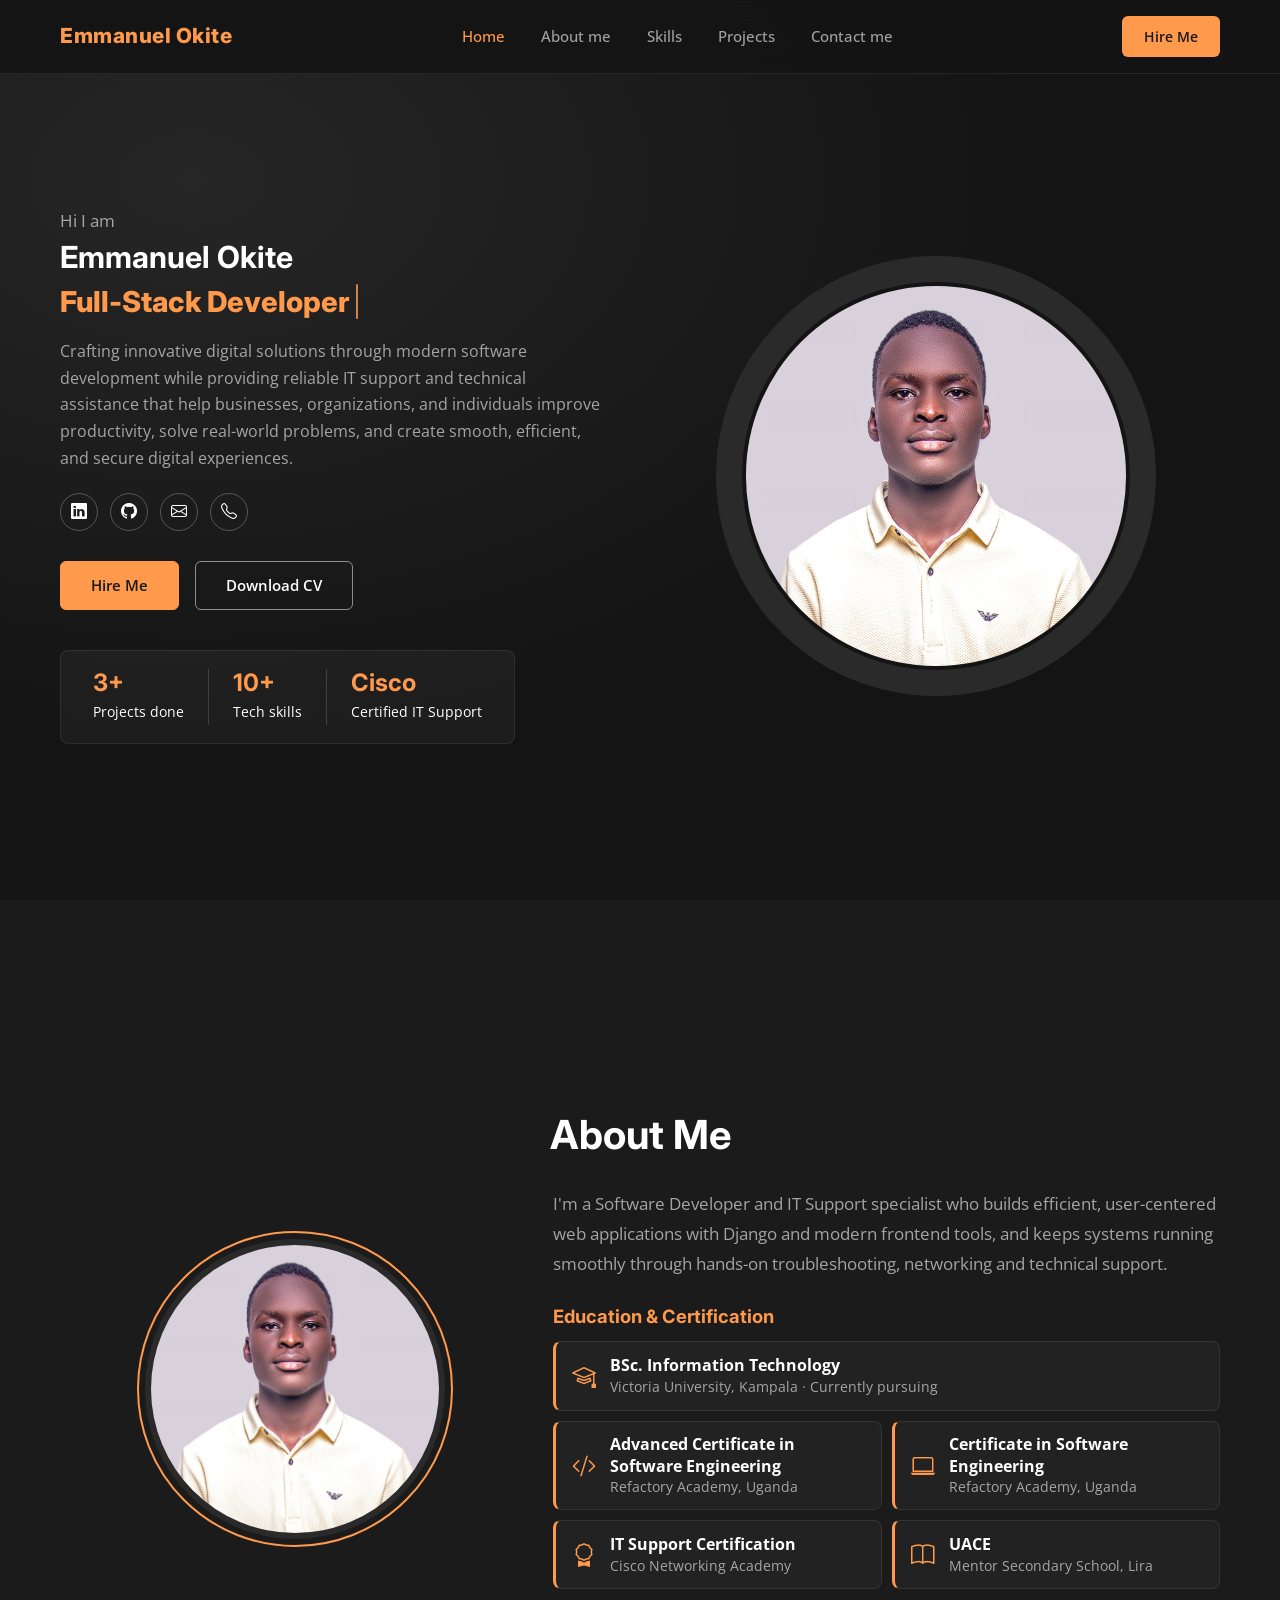
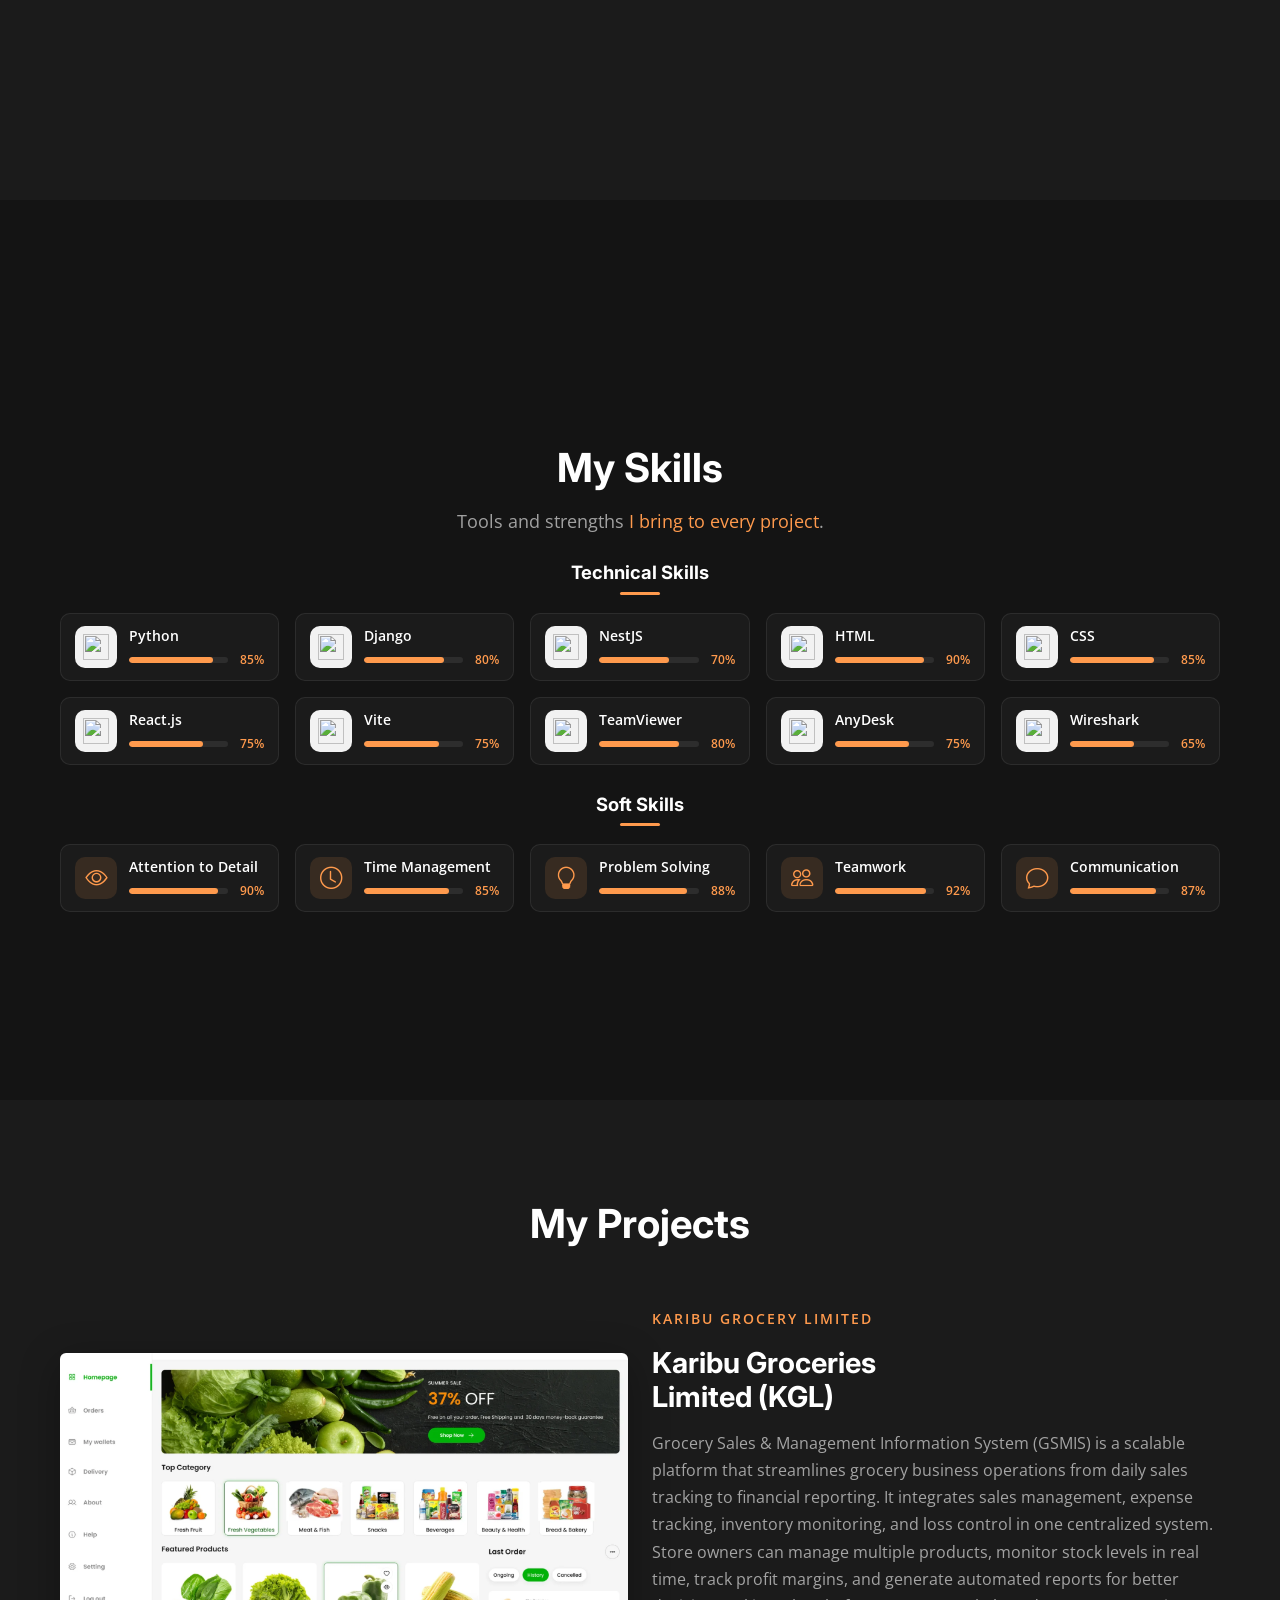
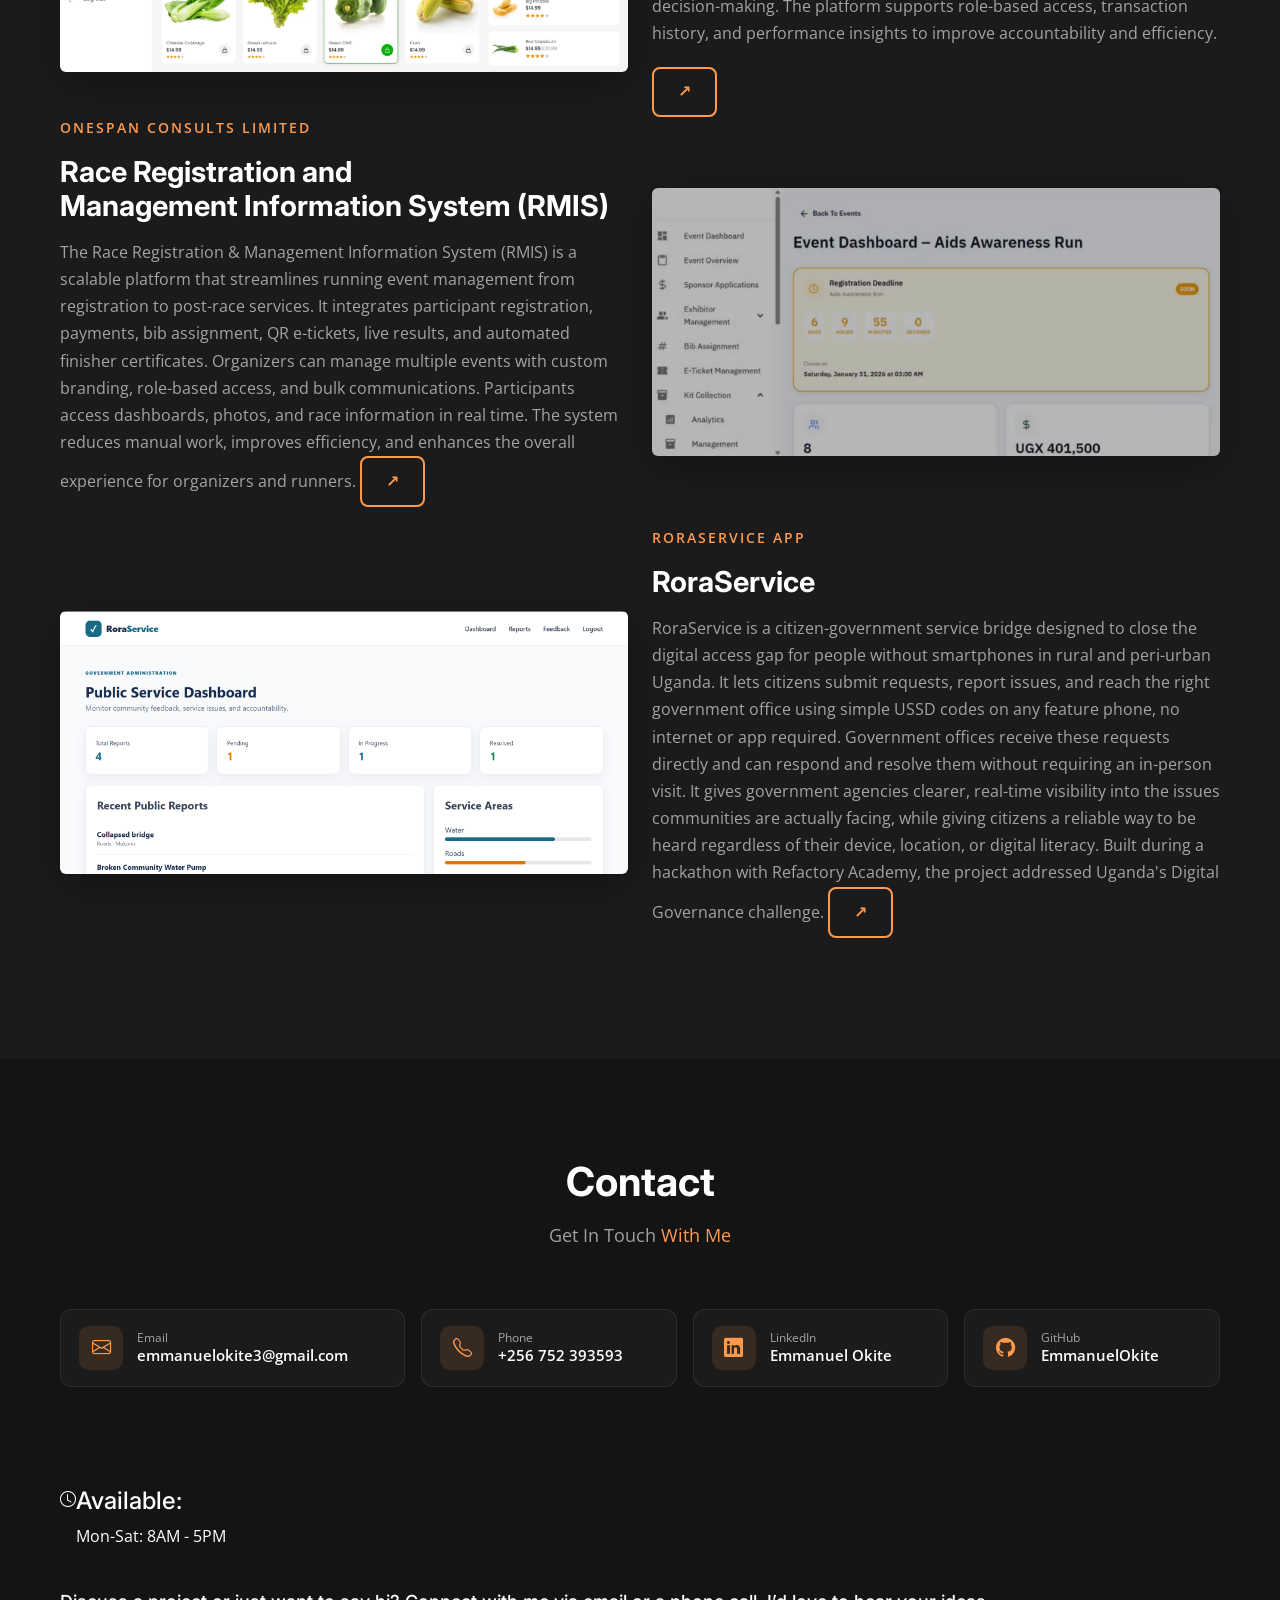
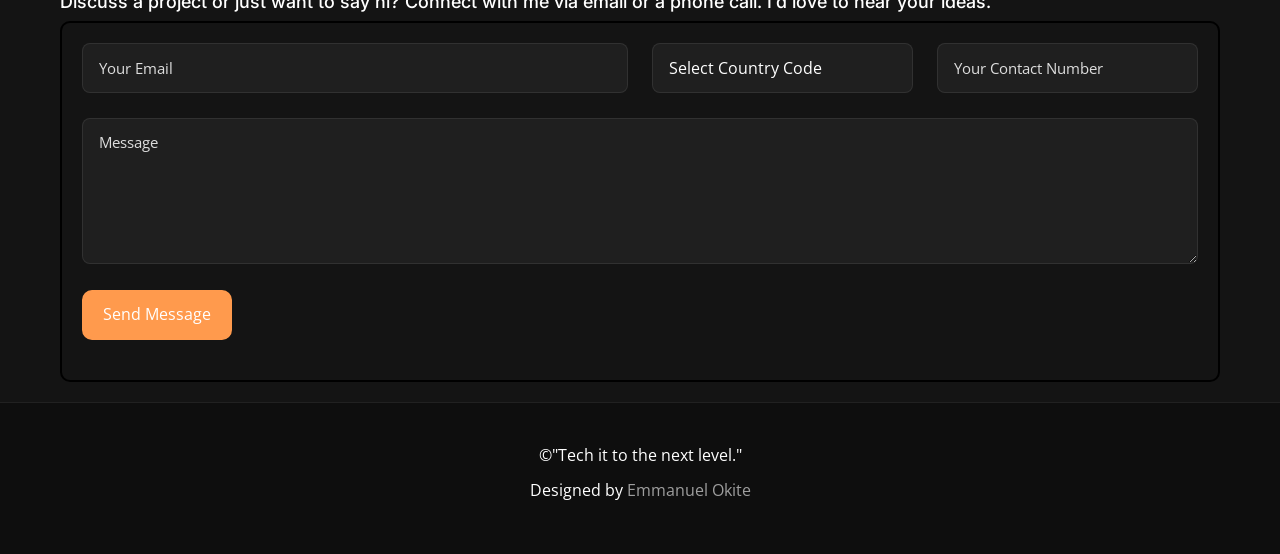
==== commit 203e3197: "edited the hire me page" ====
--- a/index.html
+++ b/index.html
@@ -64,7 +64,7 @@
                     <li><a href="#hero" class="nav-link active">Home</a></li>
                     <li><a href="#about" class="nav-link">About me</a></li>
                     <li><a href="#skills" class="nav-link">Skills</a></li>
-                    <li><a href="#why-us" class="nav-link">Portfolio</a></li>
+                    <li><a href="#why-us" class="nav-link">Projects</a></li>
                     <li><a href="#contact" class="nav-link">Contact me</a></li>
                 </ul>
             </nav>
@@ -97,7 +97,7 @@
 
               <div class="hero-buttons">
                 <a href="#hireme" class="hero-btn hero-btn-primary">Hire Me</a>
-                <a href="https://docs.google.com/document/d/1GUZpZGOF1_zFL_L3qM2r33L8h0W7OfX1_2a4U0M_GVY/edit?tab=t.0"
+                <a href="https://docs.google.com/document/d/16zmra37XqKx8IHqA0yyd-xDEY4ZfxZeL/edit?usp=sharing&ouid=109541243572314243844&rtpof=true&sd=true"
                    class="hero-btn hero-btn-outline" target="_blank" rel="noopener">Download CV</a>
               </div>
 
@@ -134,7 +134,7 @@
 
                 <div class="section-header">
                     <h2>About Me</h2>
-                    <p>Discover deeper insights <span>into my background</span>.</p>
+                    <!-- <p>Discover deeper insights <span>into my background</span>.</p> -->
                 </div>
 
                 <div class="row gy-5 align-items-center">
@@ -145,7 +145,7 @@
 
                     <div class="col-lg-7">
                         <div class="content">
-                            <h3>Who I Am</h3>
+                            <!-- <h3>Who I Am</h3> -->
 
                             <p>
                                 I'm a Software Developer and IT Support specialist who builds efficient, user-centered web applications with Django and modern frontend tools, and keeps systems running smoothly through hands-on troubleshooting, networking and technical support.
@@ -439,53 +439,39 @@
 
 
 
-                <div class="row gy-4">
-
-                    <div class="col-md-6">
-    <div class="info-item d-flex align-items-center">
-        <i class="icon bi bi-envelope flex-shrink-0"></i>
-        <div>
-            <p><a href="mailto:emmanuelokite3@gmail.com">emmanuelokite3@gmail.com</a></p>
-        </div>
-    </div>
-</div>
-
-
-                    <div class="col-md-6">
-                        <div class="info-item  d-flex align-items-center">
-                            <i class="icon bi bi-telephone flex-shrink-0"></i>
-                            <div>
-
-                                <p>+256752393593</p>
-                            </div>
-                        </div>
-                    </div>
-
-
-                    <div class="col-md-6">
-                        <div class="info-item d-flex align-items-center">
-                            <i class="bi bi-linkedin" style="font-size: 3rem;"></i>
-                            <div style="margin-left: 15px;">
-
-                                <p><a href="https://www.linkedin.com/in/emmanuel-okite-037433367">LinkedIn</a></p>
-                            </div>
-                        </div>
-                    </div>
-
-                    <div class="col-md-6">
-                        <div class="info-item d-flex align-items-center">
-                            <i class="bi bi-github" style="font-size: 3.5rem;"></i>
-                            <div style="margin-left: 15px;">
-                                <p><a href="https://github.com/EmmanuelOkite?tab=repositories">GitHub</a></p>
-                            </div>
-                        </div>
-                    </div>
-
-
-
+                <div class="contact-cards">
+                    <a class="contact-card" href="mailto:emmanuelokite3@gmail.com">
+                        <span class="contact-icon"><i class="bi bi-envelope"></i></span>
+                        <span class="contact-text">
+                            <small>Email</small>
+                            <strong>emmanuelokite3@gmail.com</strong>
+                        </span>
+                    </a>
+                    <a class="contact-card" href="tel:+256752393593">
+                        <span class="contact-icon"><i class="bi bi-telephone"></i></span>
+                        <span class="contact-text">
+                            <small>Phone</small>
+                            <strong>+256 752 393593</strong>
+                        </span>
+                    </a>
+                    <a class="contact-card" href="https://www.linkedin.com/in/emmanuel-okite-037433367" target="_blank" rel="noopener">
+                        <span class="contact-icon"><i class="bi bi-linkedin"></i></span>
+                        <span class="contact-text">
+                            <small>LinkedIn</small>
+                            <strong>Emmanuel Okite</strong>
+                        </span>
+                    </a>
+                    <a class="contact-card" href="https://github.com/EmmanuelOkite?tab=repositories" target="_blank" rel="noopener">
+                        <span class="contact-icon"><i class="bi bi-github"></i></span>
+                        <span class="contact-text">
+                            <small>GitHub</small>
+                            <strong>EmmanuelOkite</strong>
+                        </span>
+                    </a>
+                </div>
+
+            </div>
         </section><!-- End Contact Section -->
-
-        </div>
 
 
         <div class="container" data-aos="fade-up">
--- a/static/css/main.css
+++ b/static/css/main.css
@@ -852,6 +852,76 @@
   font-size: 1rem;
 }
 
+/* Contact cards */
+.contact-cards {
+  display: grid;
+  grid-template-columns: 1.35fr 1fr 1fr 1fr;
+  gap: 16px;
+}
+
+.contact-card {
+  display: flex;
+  align-items: center;
+  gap: 14px;
+  min-width: 0;
+  padding: 16px 18px;
+  background: rgba(255, 255, 255, 0.03);
+  border: 1px solid var(--color-border);
+  border-radius: 12px;
+  text-decoration: none;
+  transition: border-color 0.25s, transform 0.25s;
+}
+
+.contact-card:hover {
+  border-color: var(--color-primary);
+  transform: translateY(-3px);
+}
+
+.contact-icon {
+  flex-shrink: 0;
+  width: 44px;
+  height: 44px;
+  border-radius: 10px;
+  background: rgba(255, 154, 77, 0.12);
+  color: var(--color-primary);
+  display: flex;
+  align-items: center;
+  justify-content: center;
+  font-size: 1.2rem;
+}
+
+.contact-text {
+  display: flex;
+  flex-direction: column;
+  min-width: 0;
+}
+
+.contact-text small {
+  color: var(--color-text-muted);
+  font-size: 0.78rem;
+  line-height: 1.3;
+}
+
+.contact-text strong {
+  color: var(--color-text);
+  font-size: 0.92rem;
+  font-weight: 600;
+  line-height: 1.35;
+  overflow-wrap: anywhere;
+}
+
+.contact-card:hover .contact-text strong {
+  color: var(--color-primary);
+}
+
+@media (max-width: 1199px) {
+  .contact-cards { grid-template-columns: repeat(2, 1fr); }
+}
+
+@media (max-width: 575px) {
+  .contact-cards { grid-template-columns: 1fr; gap: 12px; }
+}
+
 .contact .php-email-form {
   background: var(--color-bg-card);
   border: 1px solid var(--color-border);
